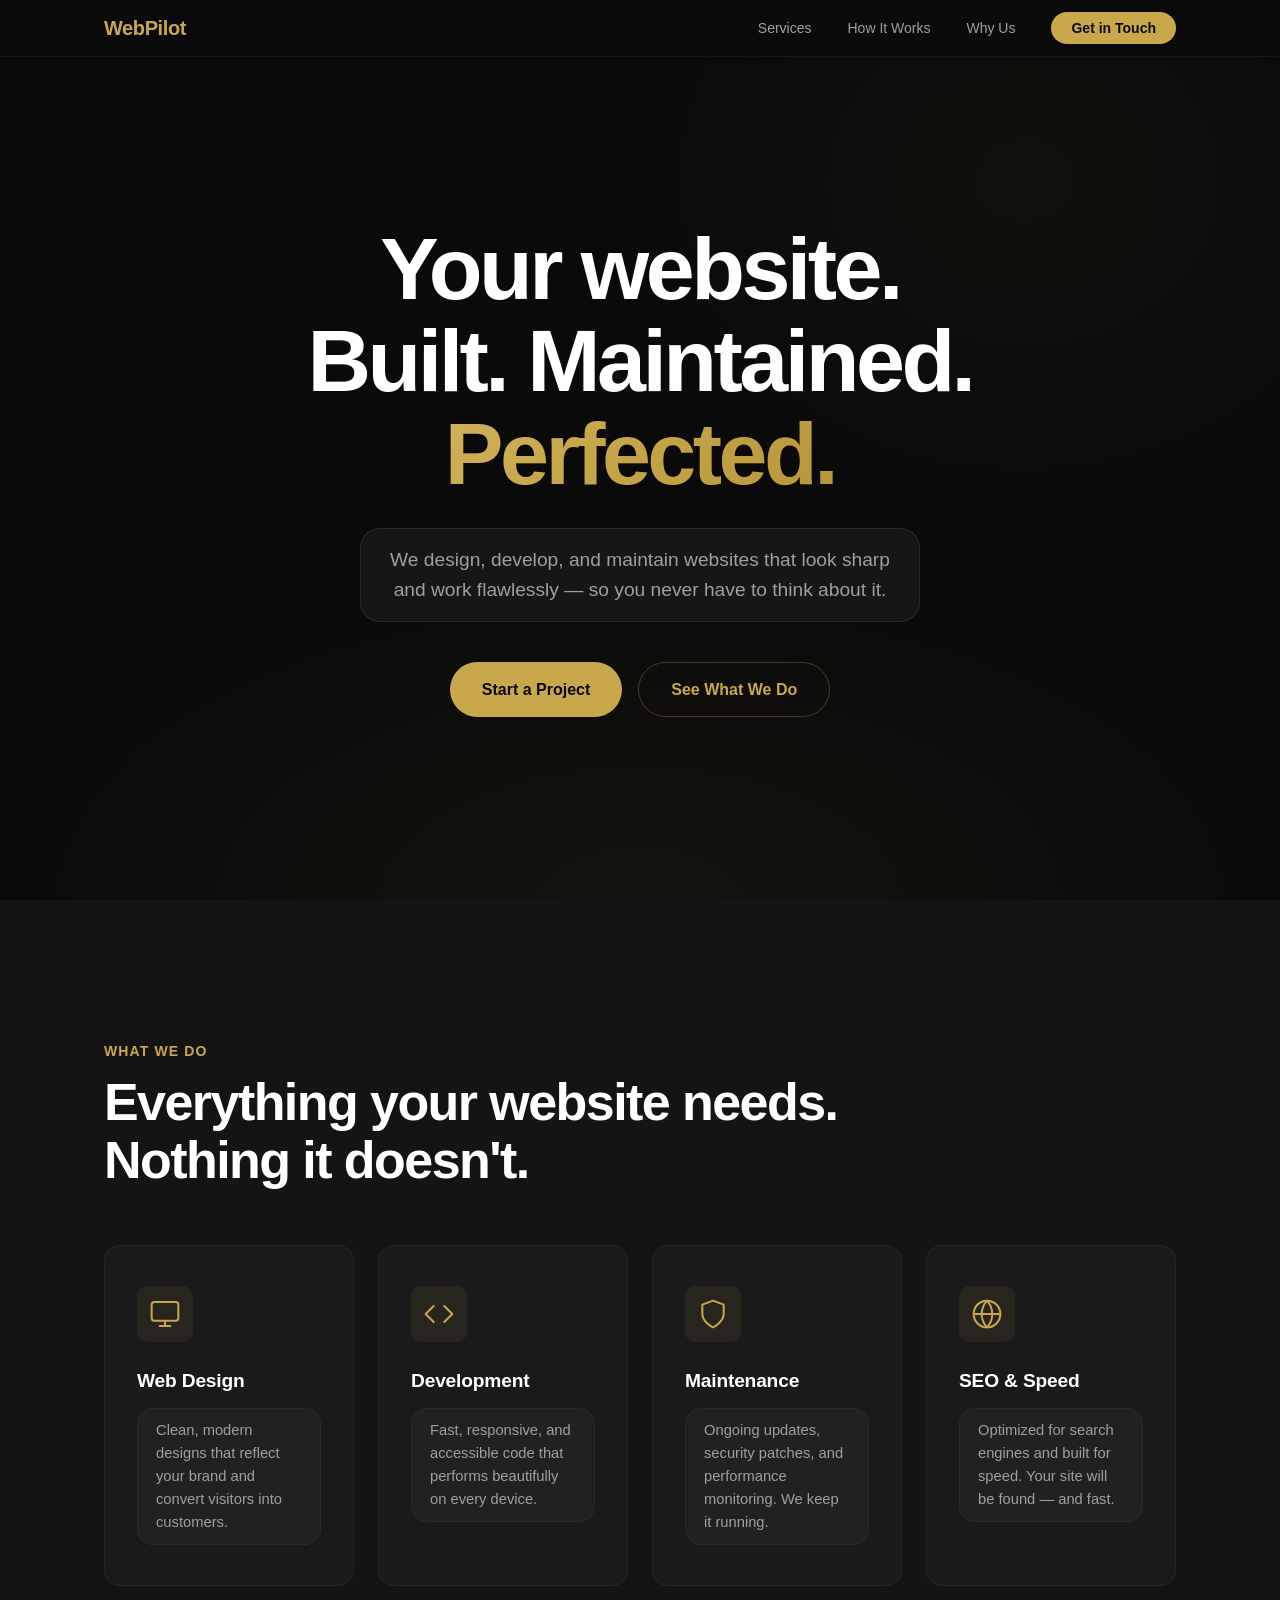
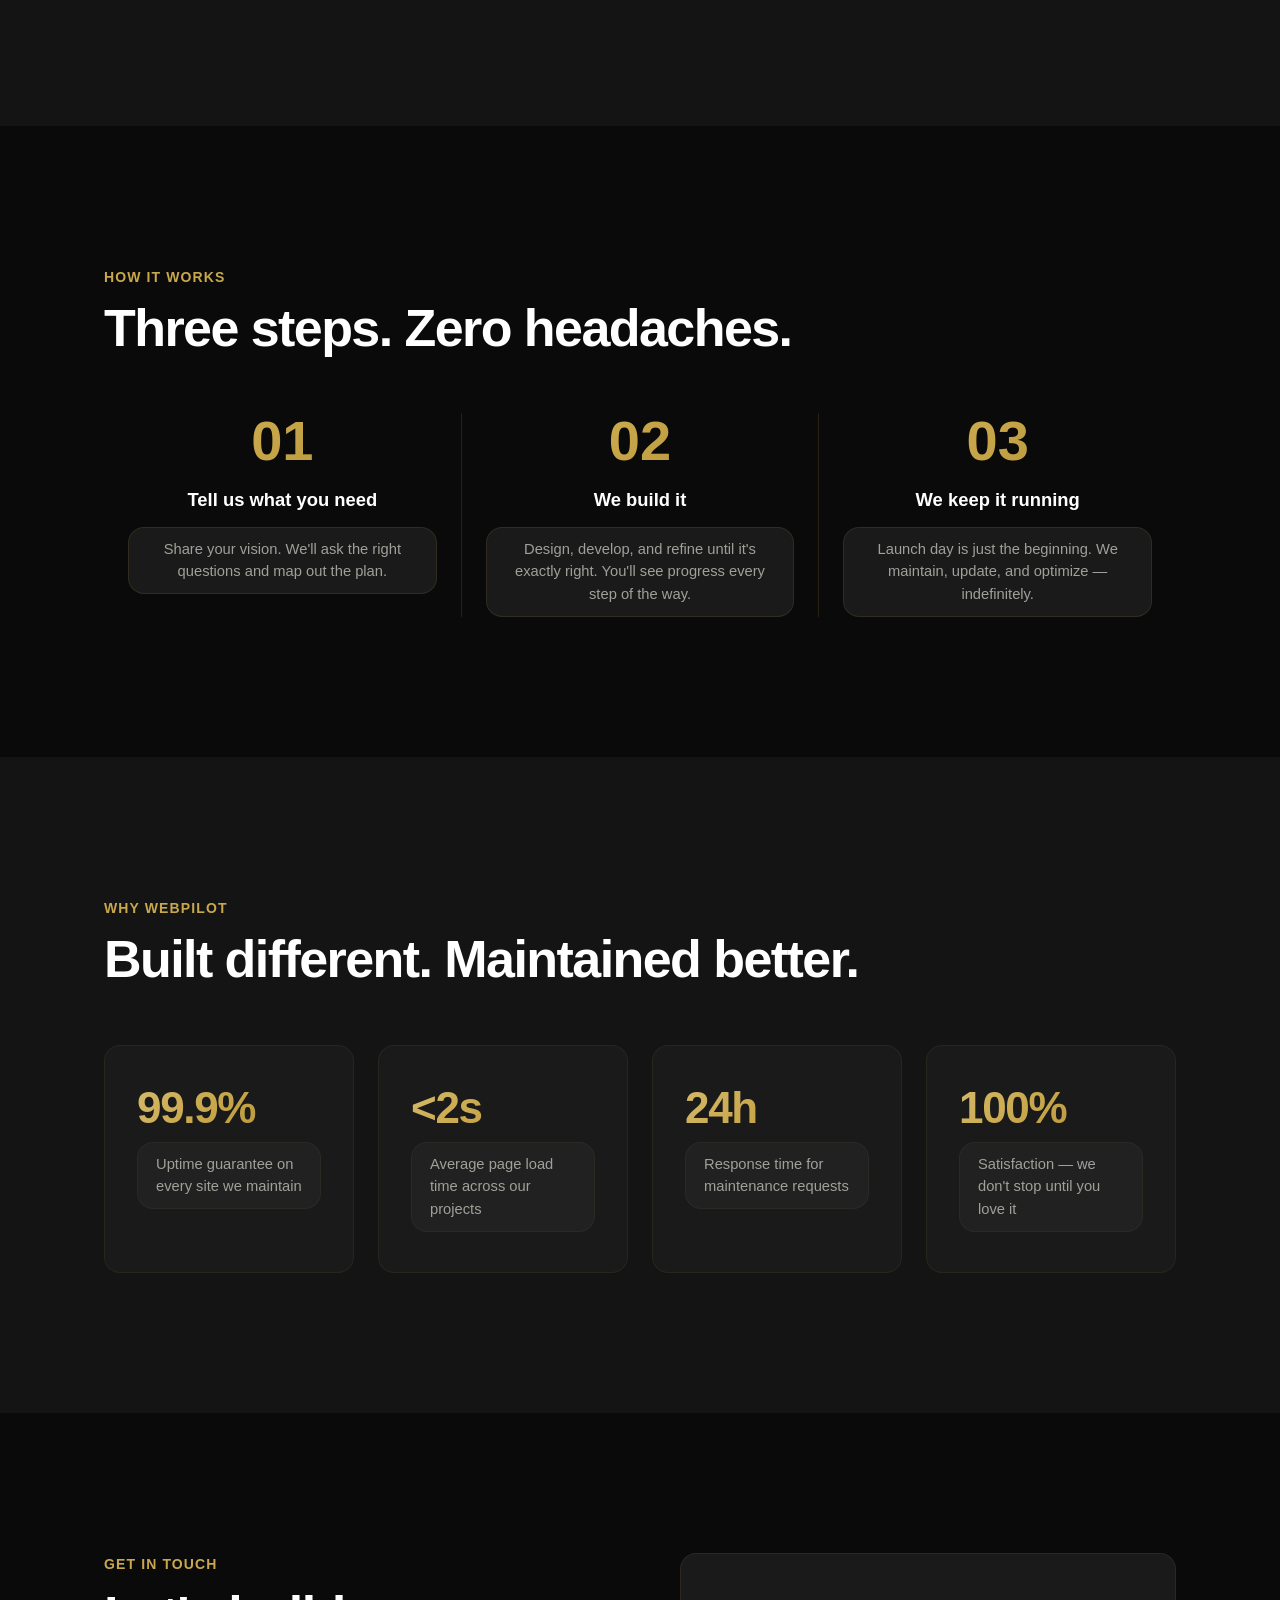
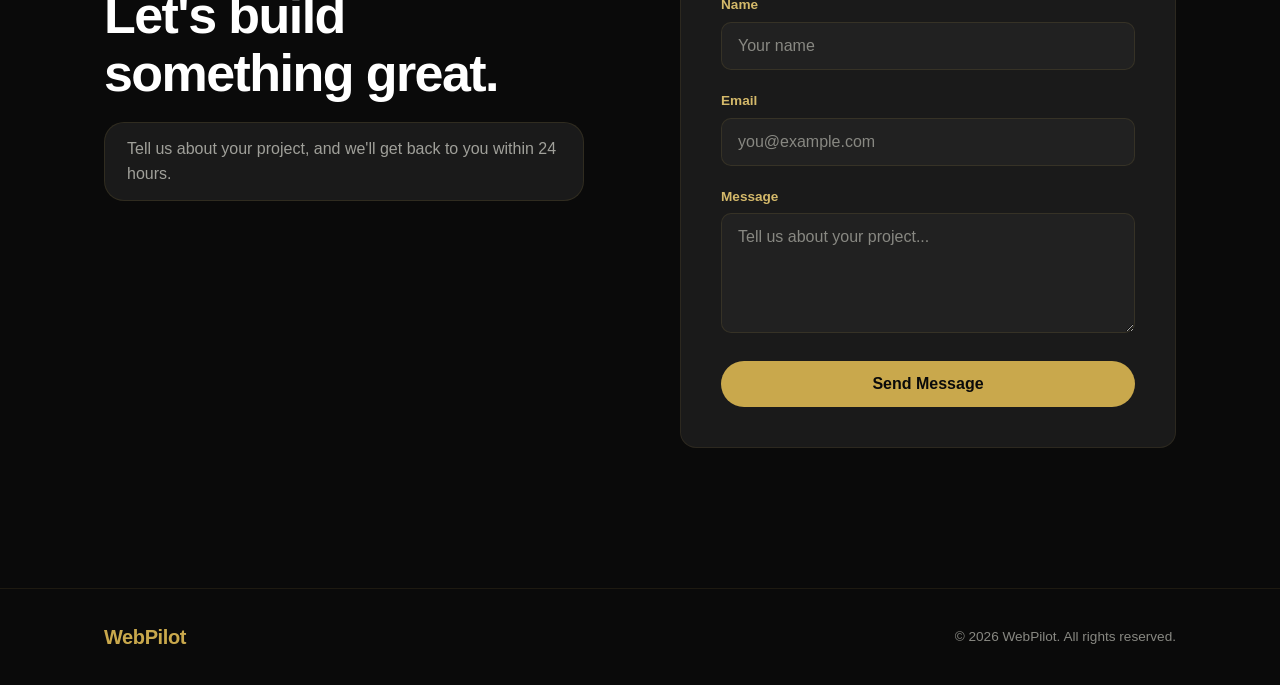
==== index.html @ 415f1401 "Initial commit: WebPilot site with security hardening Gold & black themed static site with Formspree" ====
<!DOCTYPE html>
<html lang="en">
<head>
  <meta charset="UTF-8">
  <meta name="viewport" content="width=device-width, initial-scale=1.0">
  <title>WebPilot — We Build & Maintain Your Web Presence</title>
  <meta name="description" content="WebPilot builds and maintains stunning websites so you can focus on your business.">
  <link rel="preconnect" href="https://fonts.googleapis.com">
  <link rel="preconnect" href="https://fonts.gstatic.com" crossorigin>
  <link href="https://fonts.googleapis.com/css2?family=Inter:wght@300;400;500;600;700&display=swap" rel="stylesheet" crossorigin="anonymous">
  <link rel="stylesheet" href="style.css">

  <!-- SECURITY: Content Security Policy fallback for static hosting (server headers take priority) -->
  <meta http-equiv="Content-Security-Policy" content="default-src 'self'; script-src 'self'; style-src 'self' 'unsafe-inline' https://fonts.googleapis.com; font-src 'self' https://fonts.gstatic.com; img-src 'self' data:; form-action https://formspree.io; frame-ancestors 'none'; base-uri 'self'; connect-src 'self' https://formspree.io; object-src 'none';">
  <!-- SECURITY: Prevent clickjacking -->
  <meta http-equiv="X-Frame-Options" content="DENY">
  <!-- SECURITY: Prevent MIME sniffing -->
  <meta http-equiv="X-Content-Type-Options" content="nosniff">
  <!-- SECURITY: Referrer policy — don't leak full URL cross-origin -->
  <meta name="referrer" content="strict-origin-when-cross-origin">
</head>
<body>

  <!-- Nav -->
  <nav class="nav" id="nav">
    <div class="nav-inner">
      <a href="#" class="logo">WebPilot</a>
      <ul class="nav-links">
        <li><a href="#services">Services</a></li>
        <li><a href="#work">How It Works</a></li>
        <li><a href="#why">Why Us</a></li>
        <li><a href="#contact" class="nav-cta">Get in Touch</a></li>
      </ul>
      <button class="menu-toggle" id="menuToggle" aria-label="Toggle menu">
        <span></span><span></span><span></span>
      </button>
    </div>
  </nav>

  <!-- Mobile Menu -->
  <div class="mobile-menu" id="mobileMenu">
    <ul>
      <li><a href="#services">Services</a></li>
      <li><a href="#work">How It Works</a></li>
      <li><a href="#why">Why Us</a></li>
      <li><a href="#contact">Get in Touch</a></li>
    </ul>
  </div>

  <!-- Hero -->
  <section class="hero">
    <div class="hero-content">
      <h1 class="reveal">
        <span class="line">Your website.</span>
        <span class="line">Built. Maintained.</span>
        <span class="line accent">Perfected.</span>
      </h1>
      <div class="hero-sub reveal delay-1">
        <span class="bubble">We design, develop, and maintain websites that look sharp and work flawlessly — so you never have to think about it.</span>
      </div>
      <div class="hero-actions reveal delay-2">
        <a href="#contact" class="btn btn-primary">Start a Project</a>
        <a href="#services" class="btn btn-ghost">See What We Do</a>
      </div>
    </div>
    <div class="hero-gradient"></div>
  </section>

  <!-- Services -->
  <section class="services" id="services">
    <div class="container">
      <p class="section-label reveal">What We Do</p>
      <h2 class="section-title reveal">Everything your website needs.<br>Nothing it doesn't.</h2>
      <div class="services-grid">
        <div class="service-card reveal">
          <div class="service-icon">
            <svg width="32" height="32" viewBox="0 0 24 24" fill="none" stroke="currentColor" stroke-width="1.5" stroke-linecap="round" stroke-linejoin="round"><rect x="2" y="3" width="20" height="14" rx="2"/><line x1="8" y1="21" x2="16" y2="21"/><line x1="12" y1="17" x2="12" y2="21"/></svg>
          </div>
          <h3>Web Design</h3>
          <span class="bubble">Clean, modern designs that reflect your brand and convert visitors into customers.</span>
        </div>
        <div class="service-card reveal">
          <div class="service-icon">
            <svg width="32" height="32" viewBox="0 0 24 24" fill="none" stroke="currentColor" stroke-width="1.5" stroke-linecap="round" stroke-linejoin="round"><polyline points="16 18 22 12 16 6"/><polyline points="8 6 2 12 8 18"/></svg>
          </div>
          <h3>Development</h3>
          <span class="bubble">Fast, responsive, and accessible code that performs beautifully on every device.</span>
        </div>
        <div class="service-card reveal">
          <div class="service-icon">
            <svg width="32" height="32" viewBox="0 0 24 24" fill="none" stroke="currentColor" stroke-width="1.5" stroke-linecap="round" stroke-linejoin="round"><path d="M12 22s8-4 8-10V5l-8-3-8 3v7c0 6 8 10 8 10z"/></svg>
          </div>
          <h3>Maintenance</h3>
          <span class="bubble">Ongoing updates, security patches, and performance monitoring. We keep it running.</span>
        </div>
        <div class="service-card reveal">
          <div class="service-icon">
            <svg width="32" height="32" viewBox="0 0 24 24" fill="none" stroke="currentColor" stroke-width="1.5" stroke-linecap="round" stroke-linejoin="round"><circle cx="12" cy="12" r="10"/><line x1="2" y1="12" x2="22" y2="12"/><path d="M12 2a15.3 15.3 0 0 1 4 10 15.3 15.3 0 0 1-4 10 15.3 15.3 0 0 1-4-10 15.3 15.3 0 0 1 4-10z"/></svg>
          </div>
          <h3>SEO & Speed</h3>
          <span class="bubble">Optimized for search engines and built for speed. Your site will be found — and fast.</span>
        </div>
      </div>
    </div>
  </section>

  <!-- How It Works -->
  <section class="work" id="work">
    <div class="container">
      <p class="section-label reveal">How It Works</p>
      <h2 class="section-title reveal">Three steps. Zero headaches.</h2>
      <div class="steps">
        <div class="step reveal">
          <div class="step-num">01</div>
          <h3>Tell us what you need</h3>
          <span class="bubble">Share your vision. We'll ask the right questions and map out the plan.</span>
        </div>
        <div class="step-line reveal"></div>
        <div class="step reveal">
          <div class="step-num">02</div>
          <h3>We build it</h3>
          <span class="bubble">Design, develop, and refine until it's exactly right. You'll see progress every step of the way.</span>
        </div>
        <div class="step-line reveal"></div>
        <div class="step reveal">
          <div class="step-num">03</div>
          <h3>We keep it running</h3>
          <span class="bubble">Launch day is just the beginning. We maintain, update, and optimize — indefinitely.</span>
        </div>
      </div>
    </div>
  </section>

  <!-- Why Us -->
  <section class="why" id="why">
    <div class="container">
      <p class="section-label reveal">Why WebPilot</p>
      <h2 class="section-title reveal">Built different. Maintained better.</h2>
      <div class="why-grid">
        <div class="why-card reveal">
          <div class="why-number">99.9%</div>
          <span class="bubble">Uptime guarantee on every site we maintain</span>
        </div>
        <div class="why-card reveal">
          <div class="why-number">&lt;2s</div>
          <span class="bubble">Average page load time across our projects</span>
        </div>
        <div class="why-card reveal">
          <div class="why-number">24h</div>
          <span class="bubble">Response time for maintenance requests</span>
        </div>
        <div class="why-card reveal">
          <div class="why-number">100%</div>
          <span class="bubble">Satisfaction — we don't stop until you love it</span>
        </div>
      </div>
    </div>
  </section>

  <!-- Contact -->
  <section class="contact" id="contact">
    <div class="container">
      <div class="contact-layout">
        <div class="contact-info reveal">
          <p class="section-label">Get in Touch</p>
          <h2 class="section-title">Let's build something great.</h2>
          <div class="contact-desc">
            <span class="bubble">Tell us about your project, and we'll get back to you within 24 hours.</span>
          </div>
        </div>
        <form class="contact-form reveal" id="contactForm" action="https://formspree.io/f/mpqoyalg" method="POST" novalidate>
          <!-- SECURITY: Honeypot field — hidden from real users, bots fill it and get rejected -->
          <div class="form-group" style="position:absolute;left:-9999px;top:-9999px;" aria-hidden="true">
            <label for="_gotcha">Leave blank</label>
            <input type="text" id="_gotcha" name="_gotcha" tabindex="-1" autocomplete="off">
          </div>
          <div class="form-group">
            <label for="name">Name</label>
            <input type="text" id="name" name="name" required placeholder="Your name" autocomplete="name" maxlength="100">
          </div>
          <div class="form-group">
            <label for="email">Email</label>
            <input type="email" id="email" name="email" required placeholder="you@example.com" autocomplete="email" maxlength="254">
          </div>
          <div class="form-group">
            <label for="message">Message</label>
            <textarea id="message" name="message" rows="5" required placeholder="Tell us about your project..." maxlength="5000"></textarea>
          </div>
          <!-- SECURITY: Rate-limit feedback area -->
          <div id="formFeedback" class="form-feedback" role="alert" aria-live="polite"></div>
          <button type="submit" id="submitBtn" class="btn btn-primary btn-full">Send Message</button>
        </form>
      </div>
    </div>
  </section>

  <!-- Footer -->
  <footer class="footer">
    <div class="container footer-inner">
      <a href="#" class="logo">WebPilot</a>
      <p>&copy; 2026 WebPilot. All rights reserved.</p>
    </div>
  </footer>

  <script src="script.js"></script>
</body>
</html>
---- style.css ----
/* ── Reset & Base ── */
*, *::before, *::after { margin: 0; padding: 0; box-sizing: border-box; }

:root {
  --white: #ffffff;
  --off-white: #f7f5f0;
  --black: #0a0a0a;
  --black-light: #141414;
  --black-card: #1a1a1a;
  --gray-400: #888882;
  --gray-600: #a0a09a;
  --gold: #c9a84c;
  --gold-light: #d4b96a;
  --gold-dark: #b08d30;
  --gold-glow: rgba(201, 168, 76, 0.15);
  --gradient: linear-gradient(135deg, #d4b96a 0%, #c9a84c 40%, #b08d30 100%);
  --radius: 16px;
  --radius-sm: 10px;
}

html {
  scroll-behavior: smooth;
  -webkit-font-smoothing: antialiased;
}

body {
  font-family: 'Inter', -apple-system, BlinkMacSystemFont, sans-serif;
  color: var(--white);
  background: var(--black);
  line-height: 1.6;
  overflow-x: hidden;
}

a { color: inherit; text-decoration: none; }

.container {
  max-width: 1120px;
  margin: 0 auto;
  padding: 0 24px;
}

/* ── Text Bubbles ── */
.bubble {
  display: inline-block;
  background: var(--black-card);
  border: 1px solid rgba(201, 168, 76, 0.12);
  border-radius: 20px;
  padding: 12px 22px;
  font-size: 0.95rem;
  color: var(--gray-600);
  line-height: 1.55;
  max-width: 480px;
}

.bubble-row {
  display: flex;
  flex-wrap: wrap;
  gap: 12px;
  justify-content: center;
}

.bubble-left {
  align-self: flex-start;
}

/* ── Nav ── */
.nav {
  position: fixed;
  top: 0;
  left: 0;
  right: 0;
  z-index: 1000;
  background: rgba(10, 10, 10, 0.8);
  backdrop-filter: saturate(180%) blur(20px);
  -webkit-backdrop-filter: saturate(180%) blur(20px);
  border-bottom: 1px solid rgba(201, 168, 76, 0.08);
  transition: background 0.3s;
}

.nav-inner {
  max-width: 1120px;
  margin: 0 auto;
  padding: 0 24px;
  display: flex;
  align-items: center;
  justify-content: space-between;
  height: 56px;
}

.logo {
  font-size: 1.25rem;
  font-weight: 700;
  letter-spacing: -0.02em;
  color: var(--gold);
}

.nav-links {
  display: flex;
  list-style: none;
  gap: 36px;
  align-items: center;
}

.nav-links a {
  font-size: 0.875rem;
  font-weight: 500;
  color: var(--gray-600);
  transition: color 0.2s;
}

.nav-links a:hover { color: var(--gold); }

.nav-cta {
  background: var(--gold) !important;
  color: var(--black) !important;
  padding: 8px 20px;
  border-radius: 980px;
  font-weight: 600 !important;
  transition: opacity 0.2s !important;
}

.nav-cta:hover { opacity: 0.88; }

.menu-toggle {
  display: none;
  flex-direction: column;
  gap: 5px;
  background: none;
  border: none;
  cursor: pointer;
  padding: 4px;
}

.menu-toggle span {
  display: block;
  width: 22px;
  height: 1.5px;
  background: var(--gold);
  border-radius: 2px;
  transition: transform 0.3s, opacity 0.3s;
}

.menu-toggle.active span:nth-child(1) { transform: translateY(6.5px) rotate(45deg); }
.menu-toggle.active span:nth-child(2) { opacity: 0; }
.menu-toggle.active span:nth-child(3) { transform: translateY(-6.5px) rotate(-45deg); }

.mobile-menu {
  display: none;
  position: fixed;
  top: 56px;
  left: 0;
  right: 0;
  background: rgba(10, 10, 10, 0.96);
  backdrop-filter: blur(20px);
  -webkit-backdrop-filter: blur(20px);
  z-index: 999;
  padding: 24px;
  transform: translateY(-10px);
  opacity: 0;
  pointer-events: none;
  transition: transform 0.3s, opacity 0.3s;
}

.mobile-menu.open {
  transform: translateY(0);
  opacity: 1;
  pointer-events: auto;
}

.mobile-menu ul { list-style: none; }

.mobile-menu li + li { margin-top: 20px; }

.mobile-menu a {
  font-size: 1.25rem;
  font-weight: 600;
  color: var(--white);
}

/* ── Hero ── */
.hero {
  position: relative;
  min-height: 100vh;
  display: flex;
  align-items: center;
  justify-content: center;
  text-align: center;
  padding: 120px 24px 80px;
  overflow: hidden;
}

.hero-content {
  position: relative;
  z-index: 1;
  max-width: 800px;
}

.hero h1 {
  font-size: clamp(3rem, 8vw, 5.5rem);
  font-weight: 700;
  letter-spacing: -0.04em;
  line-height: 1.05;
  margin-bottom: 28px;
  color: var(--white);
}

.hero h1 .line { display: block; }

.hero h1 .accent {
  background: var(--gradient);
  -webkit-background-clip: text;
  -webkit-text-fill-color: transparent;
  background-clip: text;
}

.hero-sub {
  margin: 0 auto 40px;
}

.hero-sub .bubble {
  font-size: clamp(1.05rem, 2vw, 1.2rem);
  max-width: 560px;
  padding: 16px 28px;
  background: rgba(26, 26, 26, 0.8);
  border-color: rgba(201, 168, 76, 0.15);
}

.hero-actions { display: flex; gap: 16px; justify-content: center; flex-wrap: wrap; }

.hero-gradient {
  position: absolute;
  inset: 0;
  background:
    radial-gradient(ellipse 70% 50% at 50% 100%, rgba(201, 168, 76, 0.06) 0%, transparent 70%),
    radial-gradient(ellipse 50% 60% at 80% 20%, rgba(201, 168, 76, 0.04) 0%, transparent 60%);
  pointer-events: none;
}

/* ── Buttons ── */
.btn {
  display: inline-flex;
  align-items: center;
  justify-content: center;
  padding: 14px 32px;
  border-radius: 980px;
  font-size: 1rem;
  font-weight: 600;
  cursor: pointer;
  border: none;
  transition: transform 0.2s, opacity 0.2s, box-shadow 0.2s;
}

.btn:hover { transform: translateY(-1px); }
.btn:active { transform: scale(0.98); }

.btn-primary {
  background: var(--gold);
  color: var(--black);
}

.btn-primary:hover {
  opacity: 0.9;
  box-shadow: 0 8px 30px rgba(201, 168, 76, 0.25);
}

.btn-ghost {
  background: transparent;
  color: var(--gold);
  border: 1.5px solid rgba(201, 168, 76, 0.3);
}

.btn-ghost:hover { border-color: var(--gold); }

.btn-full { width: 100%; }

/* ── Section Labels ── */
.section-label {
  font-size: 0.875rem;
  font-weight: 600;
  text-transform: uppercase;
  letter-spacing: 0.08em;
  color: var(--gold);
  margin-bottom: 12px;
}

.section-title {
  font-size: clamp(2rem, 5vw, 3.25rem);
  font-weight: 700;
  letter-spacing: -0.03em;
  line-height: 1.1;
  margin-bottom: 56px;
  color: var(--white);
}

/* ── Services ── */
.services {
  padding: 140px 0;
  background: var(--black-light);
}

.services-grid {
  display: grid;
  grid-template-columns: repeat(auto-fit, minmax(240px, 1fr));
  gap: 24px;
}

.service-card {
  background: var(--black-card);
  border: 1px solid rgba(201, 168, 76, 0.08);
  border-radius: var(--radius);
  padding: 40px 32px;
  transition: transform 0.35s cubic-bezier(.25,.46,.45,.94), box-shadow 0.35s, border-color 0.35s;
}

.service-card:hover {
  transform: translateY(-6px);
  box-shadow: 0 20px 60px rgba(0,0,0,0.3);
  border-color: rgba(201, 168, 76, 0.2);
}

.service-icon {
  width: 56px;
  height: 56px;
  display: flex;
  align-items: center;
  justify-content: center;
  background: rgba(201, 168, 76, 0.08);
  border-radius: var(--radius-sm);
  margin-bottom: 24px;
  color: var(--gold);
}

.service-card h3 {
  font-size: 1.2rem;
  font-weight: 600;
  margin-bottom: 12px;
  letter-spacing: -0.01em;
  color: var(--white);
}

.service-card .bubble {
  background: rgba(255, 255, 255, 0.03);
  border-color: rgba(201, 168, 76, 0.06);
  padding: 10px 18px;
  border-radius: 16px;
  font-size: 0.92rem;
}

/* ── How It Works ── */
.work {
  padding: 140px 0;
  background: var(--black);
}

.steps {
  display: flex;
  align-items: flex-start;
  gap: 0;
}

.step {
  flex: 1;
  text-align: center;
  padding: 0 24px;
}

.step-num {
  font-size: 3.5rem;
  font-weight: 700;
  background: var(--gradient);
  -webkit-background-clip: text;
  -webkit-text-fill-color: transparent;
  background-clip: text;
  margin-bottom: 16px;
  line-height: 1;
}

.step h3 {
  font-size: 1.15rem;
  font-weight: 600;
  margin-bottom: 12px;
  color: var(--white);
}

.step .bubble {
  padding: 10px 18px;
  border-radius: 16px;
  font-size: 0.92rem;
}

.step-line {
  width: 1px;
  flex: 0 0 1px;
  align-self: stretch;
  min-height: 120px;
  background: rgba(201, 168, 76, 0.15);
}

/* ── Why Us ── */
.why {
  padding: 140px 0;
  background: var(--black-light);
  color: var(--white);
}

.why .section-label { color: var(--gold); }

.why-grid {
  display: grid;
  grid-template-columns: repeat(auto-fit, minmax(220px, 1fr));
  gap: 24px;
}

.why-card {
  padding: 40px 32px;
  border-radius: var(--radius);
  background: var(--black-card);
  border: 1px solid rgba(201, 168, 76, 0.08);
  transition: background 0.3s, transform 0.35s, border-color 0.35s;
}

.why-card:hover {
  border-color: rgba(201, 168, 76, 0.2);
  transform: translateY(-4px);
}

.why-number {
  font-size: 2.75rem;
  font-weight: 700;
  letter-spacing: -0.03em;
  background: var(--gradient);
  -webkit-background-clip: text;
  -webkit-text-fill-color: transparent;
  background-clip: text;
  margin-bottom: 12px;
  line-height: 1;
}

.why-card .bubble {
  padding: 10px 18px;
  border-radius: 16px;
  font-size: 0.92rem;
  background: rgba(255, 255, 255, 0.03);
  border-color: rgba(201, 168, 76, 0.06);
}

/* ── Contact ── */
.contact {
  padding: 140px 0;
  background: var(--black);
}

.contact-layout {
  display: grid;
  grid-template-columns: 1fr 1fr;
  gap: 80px;
  align-items: start;
}

.contact-info .section-title { margin-bottom: 20px; }

.contact-desc {
  font-size: 1.05rem;
  line-height: 1.6;
}

.contact-desc .bubble {
  padding: 14px 22px;
  font-size: 1rem;
}

.contact-form {
  background: var(--black-card);
  border: 1px solid rgba(201, 168, 76, 0.1);
  padding: 40px;
  border-radius: var(--radius);
}

.form-group { margin-bottom: 20px; }

.form-group label {
  display: block;
  font-size: 0.85rem;
  font-weight: 600;
  margin-bottom: 6px;
  color: var(--gold-light);
}

.form-group input,
.form-group textarea {
  width: 100%;
  padding: 14px 16px;
  font-size: 1rem;
  font-family: inherit;
  border: 1.5px solid rgba(201, 168, 76, 0.12);
  border-radius: var(--radius-sm);
  background: rgba(255, 255, 255, 0.03);
  color: var(--white);
  outline: none;
  transition: border-color 0.2s, box-shadow 0.2s;
  resize: vertical;
}

.form-group input::placeholder,
.form-group textarea::placeholder {
  color: var(--gray-400);
}

.form-group input:focus,
.form-group textarea:focus {
  border-color: var(--gold);
  box-shadow: 0 0 0 3px rgba(201, 168, 76, 0.1);
}

/* ── Form Feedback (security rate-limit / validation messages) ── */
.form-feedback {
  min-height: 0;
  margin-bottom: 12px;
  font-size: 0.9rem;
  border-radius: var(--radius-sm);
  padding: 0;
  transition: all 0.3s;
}

.form-feedback:not(:empty) {
  padding: 12px 16px;
  min-height: 44px;
}

.form-feedback--error {
  background: rgba(220, 53, 69, 0.12);
  color: #f87171;
  border: 1px solid rgba(220, 53, 69, 0.2);
}

.form-feedback--success {
  background: rgba(34, 197, 94, 0.12);
  color: #4ade80;
  border: 1px solid rgba(34, 197, 94, 0.2);
}

/* ── Footer ── */
.footer {
  padding: 32px 0;
  border-top: 1px solid rgba(201, 168, 76, 0.1);
  background: var(--black);
}

.footer-inner {
  display: flex;
  justify-content: space-between;
  align-items: center;
}

.footer p {
  font-size: 0.85rem;
  color: var(--gray-400);
}

/* ── Reveal Animations ── */
.reveal {
  opacity: 0;
  transform: translateY(30px);
  transition: opacity 0.8s cubic-bezier(.16,1,.3,1), transform 0.8s cubic-bezier(.16,1,.3,1);
}

.reveal.visible {
  opacity: 1;
  transform: translateY(0);
}

.delay-1 { transition-delay: 0.15s; }
.delay-2 { transition-delay: 0.3s; }

/* ── Responsive ── */
@media (max-width: 768px) {
  .nav-links { display: none; }
  .menu-toggle { display: flex; }
  .mobile-menu { display: block; }

  .steps {
    flex-direction: column;
    align-items: center;
    gap: 0;
  }

  .step { padding: 24px 0; }

  .step-line {
    width: 40px;
    min-height: 0;
    height: 1px;
    flex: 0 0 1px;
    align-self: auto;
  }

  .contact-layout {
    grid-template-columns: 1fr;
    gap: 48px;
  }

  .contact-form { padding: 28px; }

  .footer-inner {
    flex-direction: column;
    gap: 12px;
    text-align: center;
  }

  .why-grid,
  .services-grid {
    grid-template-columns: 1fr 1fr;
  }
}

@media (max-width: 480px) {
  .why-grid,
  .services-grid {
    grid-template-columns: 1fr;
  }

  .hero { padding: 100px 20px 60px; }
}
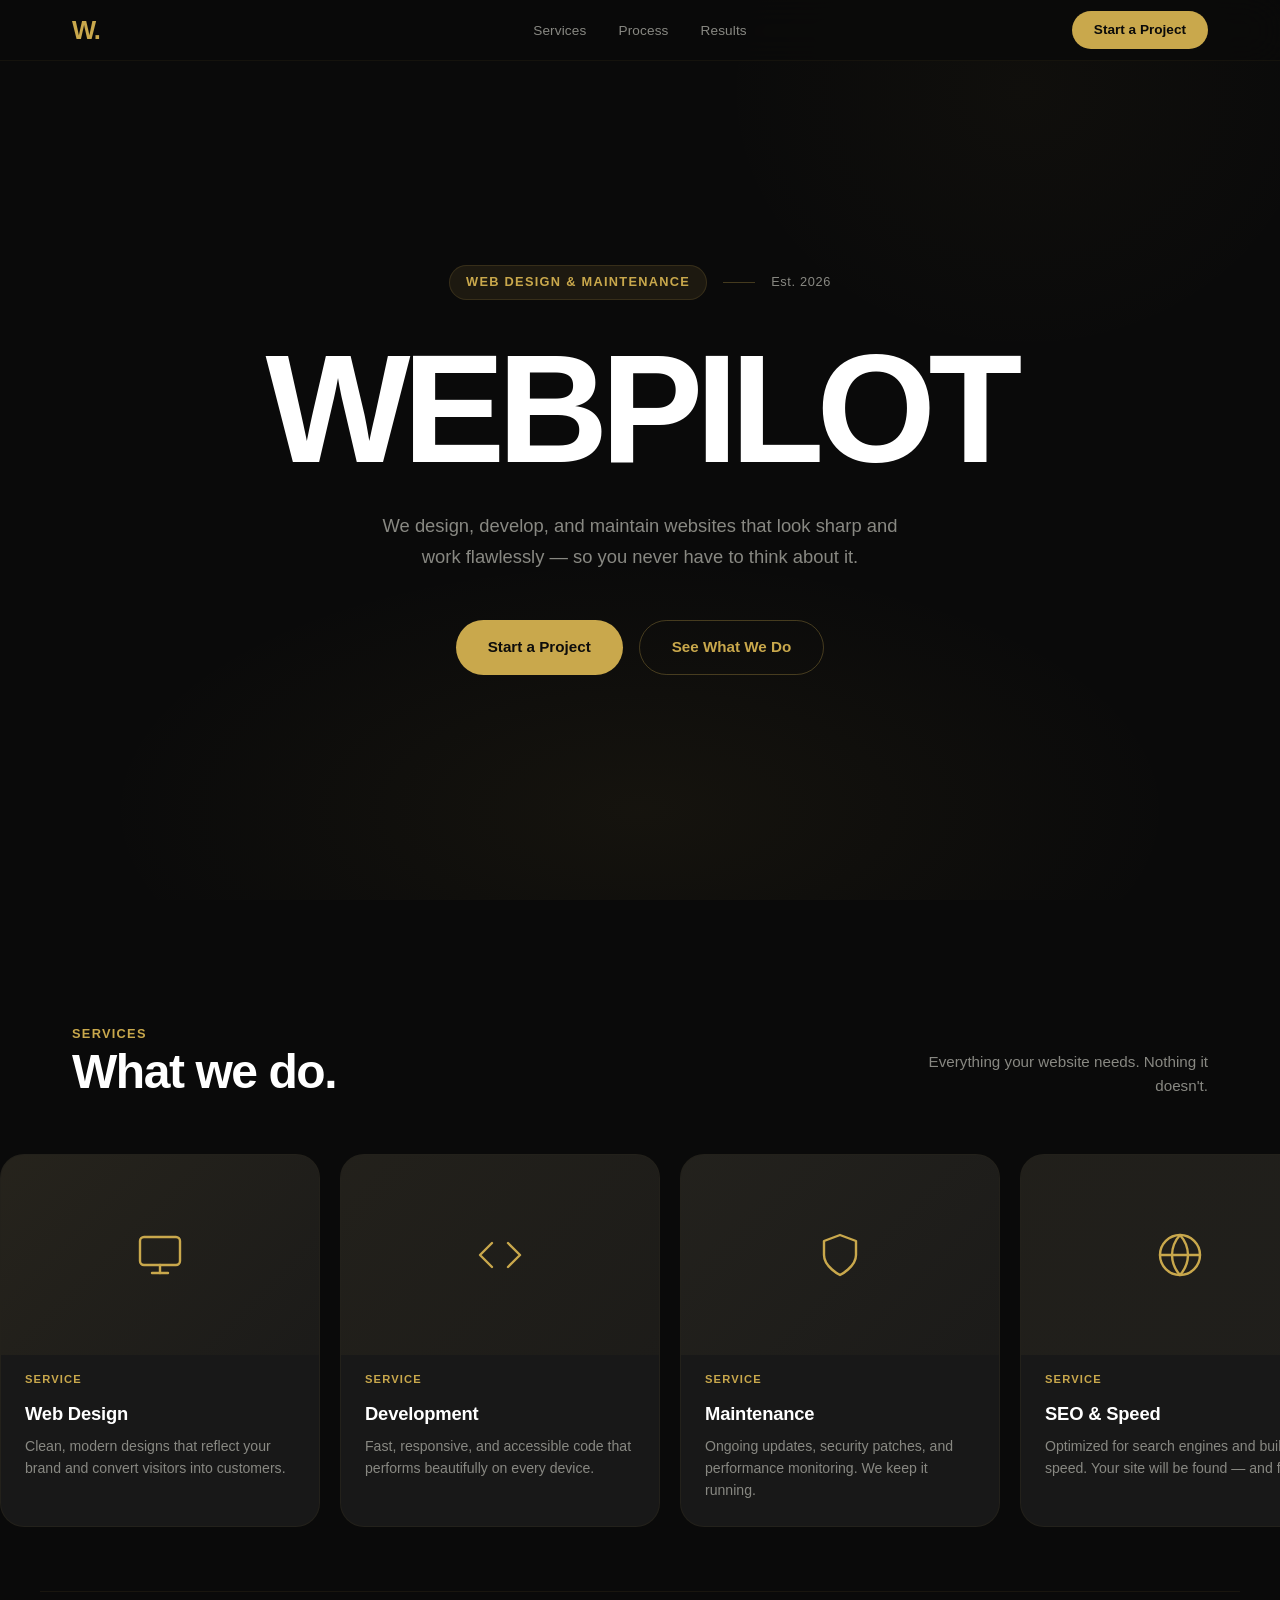
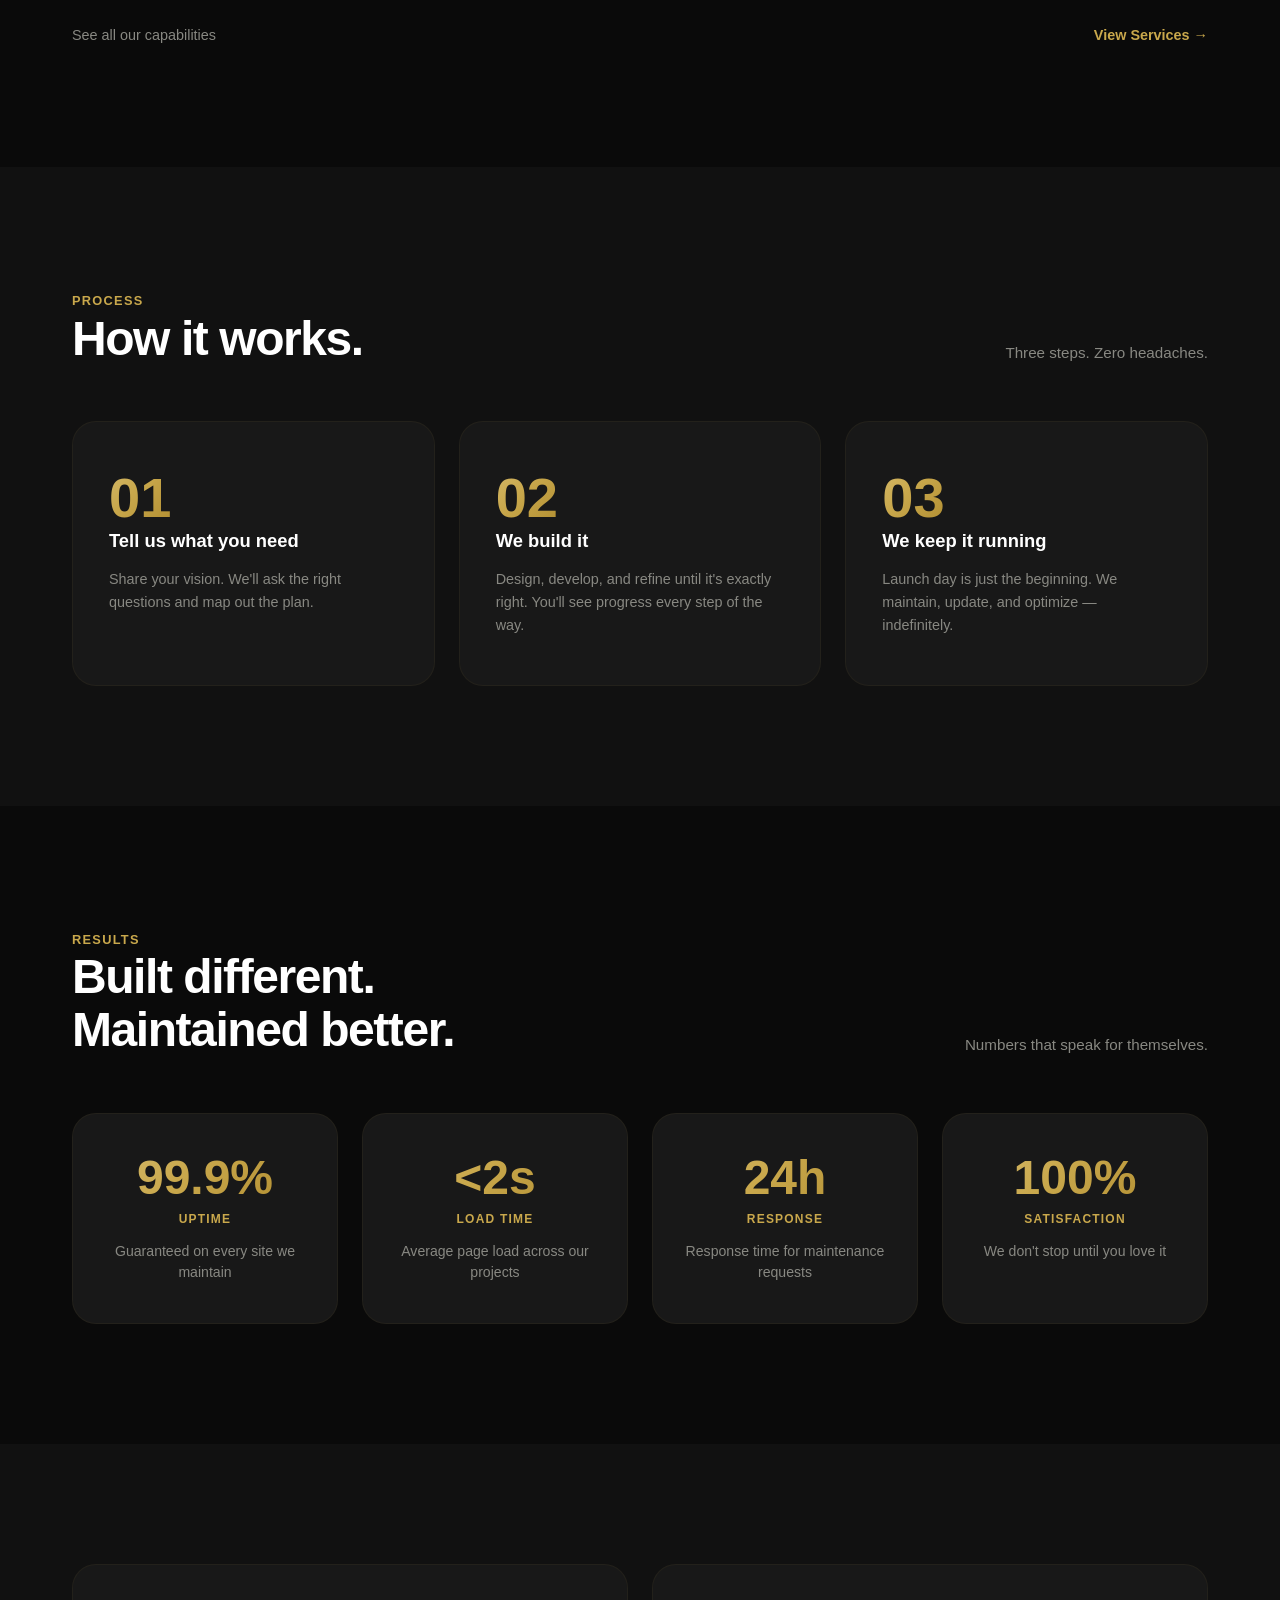
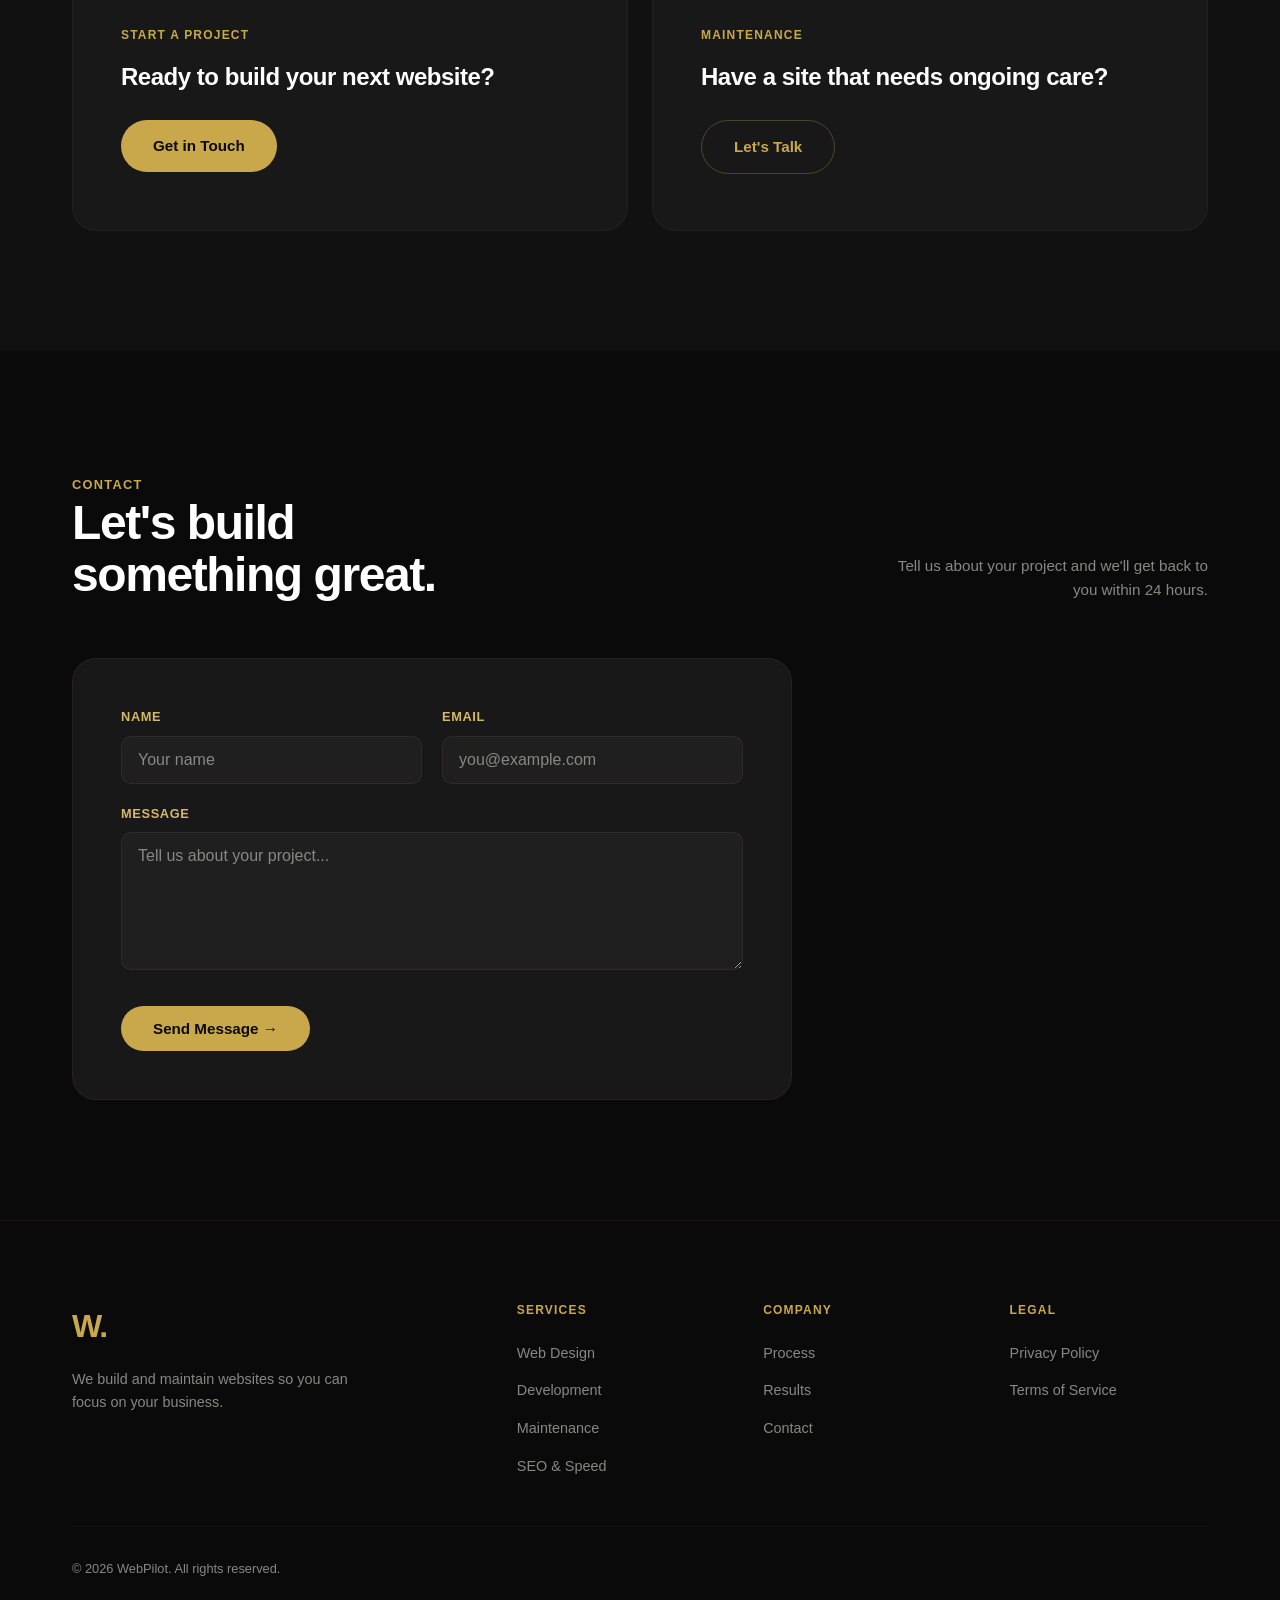
==== commit f3efe223: "Redesign layout to match Awwwards structure Massive hero text, horizontal scroll card grid, section " ====
--- a/index.html
+++ b/index.html
@@ -7,7 +7,7 @@
   <meta name="description" content="WebPilot builds and maintains stunning websites so you can focus on your business.">
   <link rel="preconnect" href="https://fonts.googleapis.com">
   <link rel="preconnect" href="https://fonts.gstatic.com" crossorigin>
-  <link href="https://fonts.googleapis.com/css2?family=Inter:wght@300;400;500;600;700&display=swap" rel="stylesheet" crossorigin="anonymous">
+  <link href="https://fonts.googleapis.com/css2?family=Inter:wght@300;400;500;600;700;800;900&display=swap" rel="stylesheet" crossorigin="anonymous">
   <link rel="stylesheet" href="style.css">
 
   <!-- SECURITY: Content Security Policy fallback for static hosting (server headers take priority) -->
@@ -16,21 +16,23 @@
   <meta http-equiv="X-Frame-Options" content="DENY">
   <!-- SECURITY: Prevent MIME sniffing -->
   <meta http-equiv="X-Content-Type-Options" content="nosniff">
-  <!-- SECURITY: Referrer policy — don't leak full URL cross-origin -->
+  <!-- SECURITY: Referrer policy -->
   <meta name="referrer" content="strict-origin-when-cross-origin">
 </head>
 <body>
 
-  <!-- Nav -->
+  <!-- ══ Top Nav (Awwwards-style) ══ -->
   <nav class="nav" id="nav">
     <div class="nav-inner">
-      <a href="#" class="logo">WebPilot</a>
+      <a href="#" class="logo">W.</a>
       <ul class="nav-links">
         <li><a href="#services">Services</a></li>
-        <li><a href="#work">How It Works</a></li>
-        <li><a href="#why">Why Us</a></li>
-        <li><a href="#contact" class="nav-cta">Get in Touch</a></li>
+        <li><a href="#work">Process</a></li>
+        <li><a href="#why">Results</a></li>
       </ul>
+      <div class="nav-right">
+        <a href="#contact" class="nav-cta">Start a Project</a>
+      </div>
       <button class="menu-toggle" id="menuToggle" aria-label="Toggle menu">
         <span></span><span></span><span></span>
       </button>
@@ -41,139 +43,181 @@
   <div class="mobile-menu" id="mobileMenu">
     <ul>
       <li><a href="#services">Services</a></li>
-      <li><a href="#work">How It Works</a></li>
-      <li><a href="#why">Why Us</a></li>
-      <li><a href="#contact">Get in Touch</a></li>
+      <li><a href="#work">Process</a></li>
+      <li><a href="#why">Results</a></li>
+      <li><a href="#contact">Start a Project</a></li>
     </ul>
   </div>
 
-  <!-- Hero -->
-  <section class="hero">
-    <div class="hero-content">
-      <h1 class="reveal">
-        <span class="line">Your website.</span>
-        <span class="line">Built. Maintained.</span>
-        <span class="line accent">Perfected.</span>
-      </h1>
-      <div class="hero-sub reveal delay-1">
-        <span class="bubble">We design, develop, and maintain websites that look sharp and work flawlessly — so you never have to think about it.</span>
-      </div>
-      <div class="hero-actions reveal delay-2">
-        <a href="#contact" class="btn btn-primary">Start a Project</a>
-        <a href="#services" class="btn btn-ghost">See What We Do</a>
-      </div>
+  <!-- ══ Hero (Awwwards-style: massive centered text + metadata) ══ -->
+  <section class="hero" id="hero">
+    <div class="hero-meta reveal">
+      <span class="hero-tag">Web Design & Maintenance</span>
+      <span class="hero-divider"></span>
+      <span class="hero-date">Est. 2026</span>
+    </div>
+    <h1 class="hero-title reveal">
+      WEBPILOT
+    </h1>
+    <p class="hero-subtitle reveal delay-1">We design, develop, and maintain websites that look sharp and work flawlessly — so you never have to think about it.</p>
+    <div class="hero-actions reveal delay-2">
+      <a href="#contact" class="btn btn-primary">Start a Project</a>
+      <a href="#services" class="btn btn-ghost">See What We Do</a>
     </div>
     <div class="hero-gradient"></div>
   </section>
 
-  <!-- Services -->
-  <section class="services" id="services">
-    <div class="container">
-      <p class="section-label reveal">What We Do</p>
-      <h2 class="section-title reveal">Everything your website needs.<br>Nothing it doesn't.</h2>
-      <div class="services-grid">
-        <div class="service-card reveal">
-          <div class="service-icon">
-            <svg width="32" height="32" viewBox="0 0 24 24" fill="none" stroke="currentColor" stroke-width="1.5" stroke-linecap="round" stroke-linejoin="round"><rect x="2" y="3" width="20" height="14" rx="2"/><line x1="8" y1="21" x2="16" y2="21"/><line x1="12" y1="17" x2="12" y2="21"/></svg>
-          </div>
-          <h3>Web Design</h3>
-          <span class="bubble">Clean, modern designs that reflect your brand and convert visitors into customers.</span>
-        </div>
-        <div class="service-card reveal">
-          <div class="service-icon">
-            <svg width="32" height="32" viewBox="0 0 24 24" fill="none" stroke="currentColor" stroke-width="1.5" stroke-linecap="round" stroke-linejoin="round"><polyline points="16 18 22 12 16 6"/><polyline points="8 6 2 12 8 18"/></svg>
-          </div>
-          <h3>Development</h3>
-          <span class="bubble">Fast, responsive, and accessible code that performs beautifully on every device.</span>
-        </div>
-        <div class="service-card reveal">
-          <div class="service-icon">
-            <svg width="32" height="32" viewBox="0 0 24 24" fill="none" stroke="currentColor" stroke-width="1.5" stroke-linecap="round" stroke-linejoin="round"><path d="M12 22s8-4 8-10V5l-8-3-8 3v7c0 6 8 10 8 10z"/></svg>
-          </div>
-          <h3>Maintenance</h3>
-          <span class="bubble">Ongoing updates, security patches, and performance monitoring. We keep it running.</span>
-        </div>
-        <div class="service-card reveal">
-          <div class="service-icon">
-            <svg width="32" height="32" viewBox="0 0 24 24" fill="none" stroke="currentColor" stroke-width="1.5" stroke-linecap="round" stroke-linejoin="round"><circle cx="12" cy="12" r="10"/><line x1="2" y1="12" x2="22" y2="12"/><path d="M12 2a15.3 15.3 0 0 1 4 10 15.3 15.3 0 0 1-4 10 15.3 15.3 0 0 1-4-10 15.3 15.3 0 0 1 4-10z"/></svg>
-          </div>
-          <h3>SEO & Speed</h3>
-          <span class="bubble">Optimized for search engines and built for speed. Your site will be found — and fast.</span>
-        </div>
-      </div>
-    </div>
-  </section>
-
-  <!-- How It Works -->
-  <section class="work" id="work">
-    <div class="container">
-      <p class="section-label reveal">How It Works</p>
-      <h2 class="section-title reveal">Three steps. Zero headaches.</h2>
-      <div class="steps">
-        <div class="step reveal">
-          <div class="step-num">01</div>
-          <h3>Tell us what you need</h3>
-          <span class="bubble">Share your vision. We'll ask the right questions and map out the plan.</span>
-        </div>
-        <div class="step-line reveal"></div>
-        <div class="step reveal">
-          <div class="step-num">02</div>
-          <h3>We build it</h3>
-          <span class="bubble">Design, develop, and refine until it's exactly right. You'll see progress every step of the way.</span>
-        </div>
-        <div class="step-line reveal"></div>
-        <div class="step reveal">
-          <div class="step-num">03</div>
-          <h3>We keep it running</h3>
-          <span class="bubble">Launch day is just the beginning. We maintain, update, and optimize — indefinitely.</span>
-        </div>
-      </div>
-    </div>
-  </section>
-
-  <!-- Why Us -->
-  <section class="why" id="why">
-    <div class="container">
-      <p class="section-label reveal">Why WebPilot</p>
-      <h2 class="section-title reveal">Built different. Maintained better.</h2>
-      <div class="why-grid">
-        <div class="why-card reveal">
-          <div class="why-number">99.9%</div>
-          <span class="bubble">Uptime guarantee on every site we maintain</span>
-        </div>
-        <div class="why-card reveal">
-          <div class="why-number">&lt;2s</div>
-          <span class="bubble">Average page load time across our projects</span>
-        </div>
-        <div class="why-card reveal">
-          <div class="why-number">24h</div>
-          <span class="bubble">Response time for maintenance requests</span>
-        </div>
-        <div class="why-card reveal">
-          <div class="why-number">100%</div>
-          <span class="bubble">Satisfaction — we don't stop until you love it</span>
-        </div>
-      </div>
-    </div>
-  </section>
-
-  <!-- Contact -->
-  <section class="contact" id="contact">
-    <div class="container">
-      <div class="contact-layout">
-        <div class="contact-info reveal">
-          <p class="section-label">Get in Touch</p>
-          <h2 class="section-title">Let's build something great.</h2>
-          <div class="contact-desc">
-            <span class="bubble">Tell us about your project, and we'll get back to you within 24 hours.</span>
-          </div>
-        </div>
-        <form class="contact-form reveal" id="contactForm" action="https://formspree.io/f/mpqoyalg" method="POST" novalidate>
-          <!-- SECURITY: Honeypot field — hidden from real users, bots fill it and get rejected -->
-          <div class="form-group" style="position:absolute;left:-9999px;top:-9999px;" aria-hidden="true">
-            <label for="_gotcha">Leave blank</label>
-            <input type="text" id="_gotcha" name="_gotcha" tabindex="-1" autocomplete="off">
-          </div>
+  <!-- ══ Services (Horizontal scroll cards like Awwwards nominees) ══ -->
+  <section class="section" id="services">
+    <div class="container">
+      <div class="section-header reveal">
+        <div>
+          <span class="section-label">Services</span>
+          <h2 class="section-title">What we do.</h2>
+        </div>
+        <p class="section-sub">Everything your website needs. Nothing it doesn't.</p>
+      </div>
+    </div>
+    <div class="scroll-row reveal">
+      <div class="card">
+        <div class="card-visual card-visual--design">
+          <svg width="48" height="48" viewBox="0 0 24 24" fill="none" stroke="currentColor" stroke-width="1.2" stroke-linecap="round" stroke-linejoin="round"><rect x="2" y="3" width="20" height="14" rx="2"/><line x1="8" y1="21" x2="16" y2="21"/><line x1="12" y1="17" x2="12" y2="21"/></svg>
+        </div>
+        <span class="card-tag">SERVICE</span>
+        <h3 class="card-title">Web Design</h3>
+        <p class="card-desc">Clean, modern designs that reflect your brand and convert visitors into customers.</p>
+      </div>
+      <div class="card">
+        <div class="card-visual card-visual--dev">
+          <svg width="48" height="48" viewBox="0 0 24 24" fill="none" stroke="currentColor" stroke-width="1.2" stroke-linecap="round" stroke-linejoin="round"><polyline points="16 18 22 12 16 6"/><polyline points="8 6 2 12 8 18"/></svg>
+        </div>
+        <span class="card-tag">SERVICE</span>
+        <h3 class="card-title">Development</h3>
+        <p class="card-desc">Fast, responsive, and accessible code that performs beautifully on every device.</p>
+      </div>
+      <div class="card">
+        <div class="card-visual card-visual--maintain">
+          <svg width="48" height="48" viewBox="0 0 24 24" fill="none" stroke="currentColor" stroke-width="1.2" stroke-linecap="round" stroke-linejoin="round"><path d="M12 22s8-4 8-10V5l-8-3-8 3v7c0 6 8 10 8 10z"/></svg>
+        </div>
+        <span class="card-tag">SERVICE</span>
+        <h3 class="card-title">Maintenance</h3>
+        <p class="card-desc">Ongoing updates, security patches, and performance monitoring. We keep it running.</p>
+      </div>
+      <div class="card">
+        <div class="card-visual card-visual--seo">
+          <svg width="48" height="48" viewBox="0 0 24 24" fill="none" stroke="currentColor" stroke-width="1.2" stroke-linecap="round" stroke-linejoin="round"><circle cx="12" cy="12" r="10"/><line x1="2" y1="12" x2="22" y2="12"/><path d="M12 2a15.3 15.3 0 0 1 4 10 15.3 15.3 0 0 1-4 10 15.3 15.3 0 0 1-4-10 15.3 15.3 0 0 1 4-10z"/></svg>
+        </div>
+        <span class="card-tag">SERVICE</span>
+        <h3 class="card-title">SEO & Speed</h3>
+        <p class="card-desc">Optimized for search engines and built for speed. Your site will be found — and fast.</p>
+      </div>
+    </div>
+    <div class="container section-cta-row reveal">
+      <span class="section-cta-text">See all our capabilities</span>
+      <a href="#contact" class="section-cta-link">View Services &rarr;</a>
+    </div>
+  </section>
+
+  <!-- ══ How It Works (Awwwards winners-style grid) ══ -->
+  <section class="section section--dark" id="work">
+    <div class="container">
+      <div class="section-header reveal">
+        <div>
+          <span class="section-label">Process</span>
+          <h2 class="section-title">How it works.</h2>
+        </div>
+        <p class="section-sub">Three steps. Zero headaches.</p>
+      </div>
+      <div class="process-grid">
+        <div class="process-card reveal">
+          <span class="process-num">01</span>
+          <h3 class="process-title">Tell us what you need</h3>
+          <p class="process-desc">Share your vision. We'll ask the right questions and map out the plan.</p>
+        </div>
+        <div class="process-card reveal">
+          <span class="process-num">02</span>
+          <h3 class="process-title">We build it</h3>
+          <p class="process-desc">Design, develop, and refine until it's exactly right. You'll see progress every step of the way.</p>
+        </div>
+        <div class="process-card reveal">
+          <span class="process-num">03</span>
+          <h3 class="process-title">We keep it running</h3>
+          <p class="process-desc">Launch day is just the beginning. We maintain, update, and optimize — indefinitely.</p>
+        </div>
+      </div>
+    </div>
+  </section>
+
+  <!-- ══ Results / Why Us (Awwwards stats style) ══ -->
+  <section class="section" id="why">
+    <div class="container">
+      <div class="section-header reveal">
+        <div>
+          <span class="section-label">Results</span>
+          <h2 class="section-title">Built different.<br>Maintained better.</h2>
+        </div>
+        <p class="section-sub">Numbers that speak for themselves.</p>
+      </div>
+      <div class="stats-grid">
+        <div class="stat-card reveal">
+          <div class="stat-number">99.9%</div>
+          <div class="stat-label">Uptime</div>
+          <p class="stat-desc">Guaranteed on every site we maintain</p>
+        </div>
+        <div class="stat-card reveal">
+          <div class="stat-number">&lt;2s</div>
+          <div class="stat-label">Load Time</div>
+          <p class="stat-desc">Average page load across our projects</p>
+        </div>
+        <div class="stat-card reveal">
+          <div class="stat-number">24h</div>
+          <div class="stat-label">Response</div>
+          <p class="stat-desc">Response time for maintenance requests</p>
+        </div>
+        <div class="stat-card reveal">
+          <div class="stat-number">100%</div>
+          <div class="stat-label">Satisfaction</div>
+          <p class="stat-desc">We don't stop until you love it</p>
+        </div>
+      </div>
+    </div>
+  </section>
+
+  <!-- ══ CTA Cards (Awwwards dual-card style) ══ -->
+  <section class="section section--dark">
+    <div class="container">
+      <div class="cta-duo">
+        <div class="cta-card reveal">
+          <span class="cta-card-label">Start a project</span>
+          <h3 class="cta-card-title">Ready to build your next website?</h3>
+          <a href="#contact" class="btn btn-primary">Get in Touch</a>
+        </div>
+        <div class="cta-card reveal">
+          <span class="cta-card-label">Maintenance</span>
+          <h3 class="cta-card-title">Have a site that needs ongoing care?</h3>
+          <a href="#contact" class="btn btn-ghost">Let's Talk</a>
+        </div>
+      </div>
+    </div>
+  </section>
+
+  <!-- ══ Contact ══ -->
+  <section class="section" id="contact">
+    <div class="container">
+      <div class="section-header reveal">
+        <div>
+          <span class="section-label">Contact</span>
+          <h2 class="section-title">Let's build<br>something great.</h2>
+        </div>
+        <p class="section-sub">Tell us about your project and we'll get back to you within 24 hours.</p>
+      </div>
+      <form class="contact-form reveal" id="contactForm" action="https://formspree.io/f/mpqoyalg" method="POST" novalidate>
+        <!-- SECURITY: Honeypot field -->
+        <div class="form-group" style="position:absolute;left:-9999px;top:-9999px;" aria-hidden="true">
+          <label for="_gotcha">Leave blank</label>
+          <input type="text" id="_gotcha" name="_gotcha" tabindex="-1" autocomplete="off">
+        </div>
+        <div class="form-row">
           <div class="form-group">
             <label for="name">Name</label>
             <input type="text" id="name" name="name" required placeholder="Your name" autocomplete="name" maxlength="100">
@@ -182,25 +226,64 @@
             <label for="email">Email</label>
             <input type="email" id="email" name="email" required placeholder="you@example.com" autocomplete="email" maxlength="254">
           </div>
-          <div class="form-group">
-            <label for="message">Message</label>
-            <textarea id="message" name="message" rows="5" required placeholder="Tell us about your project..." maxlength="5000"></textarea>
-          </div>
-          <!-- SECURITY: Rate-limit feedback area -->
-          <div id="formFeedback" class="form-feedback" role="alert" aria-live="polite"></div>
-          <button type="submit" id="submitBtn" class="btn btn-primary btn-full">Send Message</button>
-        </form>
-      </div>
-    </div>
-  </section>
-
-  <!-- Footer -->
+        </div>
+        <div class="form-group">
+          <label for="message">Message</label>
+          <textarea id="message" name="message" rows="6" required placeholder="Tell us about your project..." maxlength="5000"></textarea>
+        </div>
+        <div id="formFeedback" class="form-feedback" role="alert" aria-live="polite"></div>
+        <button type="submit" id="submitBtn" class="btn btn-primary btn-submit">Send Message &rarr;</button>
+      </form>
+    </div>
+  </section>
+
+  <!-- ══ Footer (Awwwards multi-column style) ══ -->
   <footer class="footer">
-    <div class="container footer-inner">
-      <a href="#" class="logo">WebPilot</a>
-      <p>&copy; 2026 WebPilot. All rights reserved.</p>
+    <div class="container">
+      <div class="footer-grid">
+        <div class="footer-brand">
+          <a href="#" class="logo footer-logo">W.</a>
+          <p class="footer-tagline">We build and maintain websites so you can focus on your business.</p>
+        </div>
+        <div class="footer-col">
+          <h4>Services</h4>
+          <ul>
+            <li><a href="#services">Web Design</a></li>
+            <li><a href="#services">Development</a></li>
+            <li><a href="#services">Maintenance</a></li>
+            <li><a href="#services">SEO & Speed</a></li>
+          </ul>
+        </div>
+        <div class="footer-col">
+          <h4>Company</h4>
+          <ul>
+            <li><a href="#work">Process</a></li>
+            <li><a href="#why">Results</a></li>
+            <li><a href="#contact">Contact</a></li>
+          </ul>
+        </div>
+        <div class="footer-col">
+          <h4>Legal</h4>
+          <ul>
+            <li><a href="#">Privacy Policy</a></li>
+            <li><a href="#">Terms of Service</a></li>
+          </ul>
+        </div>
+      </div>
+      <div class="footer-bottom">
+        <p>&copy; 2026 WebPilot. All rights reserved.</p>
+      </div>
     </div>
   </footer>
+
+  <!-- ══ Sticky Bottom Bar (Awwwards-style floating nav) ══ -->
+  <div class="bottom-bar" id="bottomBar">
+    <a href="#" class="bottom-bar-logo">W.</a>
+    <a href="#services" class="bottom-pill">Services</a>
+    <a href="#work" class="bottom-pill">Process</a>
+    <a href="#why" class="bottom-pill">Results</a>
+    <a href="#contact" class="bottom-pill bottom-pill--active">Contact</a>
+  </div>
 
   <script src="script.js"></script>
 </body>
--- a/style.css
+++ b/style.css
@@ -1,27 +1,29 @@
-/* ── Reset & Base ── */
+/* ══════════════════════════════════════════
+   WebPilot — Awwwards-Inspired Layout
+   Gold & Black Theme
+   ══════════════════════════════════════════ */
+
 *, *::before, *::after { margin: 0; padding: 0; box-sizing: border-box; }
 
 :root {
   --white: #ffffff;
-  --off-white: #f7f5f0;
+  --off-white: #f5f5f0;
   --black: #0a0a0a;
-  --black-light: #141414;
-  --black-card: #1a1a1a;
+  --black-light: #111111;
+  --black-card: #181818;
+  --gray-300: #d1d1cc;
   --gray-400: #888882;
   --gray-600: #a0a09a;
   --gold: #c9a84c;
   --gold-light: #d4b96a;
   --gold-dark: #b08d30;
-  --gold-glow: rgba(201, 168, 76, 0.15);
   --gradient: linear-gradient(135deg, #d4b96a 0%, #c9a84c 40%, #b08d30 100%);
   --radius: 16px;
   --radius-sm: 10px;
-}
-
-html {
-  scroll-behavior: smooth;
-  -webkit-font-smoothing: antialiased;
-}
+  --radius-lg: 24px;
+}
+
+html { scroll-behavior: smooth; -webkit-font-smoothing: antialiased; }
 
 body {
   font-family: 'Inter', -apple-system, BlinkMacSystemFont, sans-serif;
@@ -32,111 +34,64 @@
 }
 
 a { color: inherit; text-decoration: none; }
+ul { list-style: none; }
 
 .container {
-  max-width: 1120px;
+  max-width: 1200px;
   margin: 0 auto;
-  padding: 0 24px;
-}
-
-/* ── Text Bubbles ── */
-.bubble {
-  display: inline-block;
-  background: var(--black-card);
-  border: 1px solid rgba(201, 168, 76, 0.12);
-  border-radius: 20px;
-  padding: 12px 22px;
-  font-size: 0.95rem;
-  color: var(--gray-600);
-  line-height: 1.55;
-  max-width: 480px;
-}
-
-.bubble-row {
-  display: flex;
-  flex-wrap: wrap;
-  gap: 12px;
-  justify-content: center;
-}
-
-.bubble-left {
-  align-self: flex-start;
-}
-
-/* ── Nav ── */
+  padding: 0 32px;
+}
+
+/* ══ Top Nav ══ */
 .nav {
-  position: fixed;
-  top: 0;
-  left: 0;
-  right: 0;
-  z-index: 1000;
-  background: rgba(10, 10, 10, 0.8);
+  position: fixed; top: 0; left: 0; right: 0; z-index: 1000;
+  background: rgba(10, 10, 10, 0.82);
   backdrop-filter: saturate(180%) blur(20px);
   -webkit-backdrop-filter: saturate(180%) blur(20px);
-  border-bottom: 1px solid rgba(201, 168, 76, 0.08);
+  border-bottom: 1px solid rgba(201, 168, 76, 0.06);
   transition: background 0.3s;
 }
 
 .nav-inner {
-  max-width: 1120px;
-  margin: 0 auto;
-  padding: 0 24px;
-  display: flex;
-  align-items: center;
-  justify-content: space-between;
-  height: 56px;
+  max-width: 1200px; margin: 0 auto; padding: 0 32px;
+  display: flex; align-items: center; justify-content: space-between; height: 60px;
 }
 
 .logo {
-  font-size: 1.25rem;
-  font-weight: 700;
-  letter-spacing: -0.02em;
+  font-size: 1.6rem; font-weight: 900; letter-spacing: -0.04em;
   color: var(--gold);
 }
 
 .nav-links {
-  display: flex;
-  list-style: none;
-  gap: 36px;
-  align-items: center;
+  display: flex; gap: 32px; align-items: center;
+  position: absolute; left: 50%; transform: translateX(-50%);
 }
 
 .nav-links a {
-  font-size: 0.875rem;
-  font-weight: 500;
-  color: var(--gray-600);
-  transition: color 0.2s;
-}
-
-.nav-links a:hover { color: var(--gold); }
+  font-size: 0.85rem; font-weight: 500; color: var(--gray-400);
+  transition: color 0.2s; letter-spacing: 0.01em;
+}
+
+.nav-links a:hover { color: var(--white); }
+
+.nav-right { display: flex; align-items: center; gap: 16px; }
 
 .nav-cta {
-  background: var(--gold) !important;
-  color: var(--black) !important;
-  padding: 8px 20px;
-  border-radius: 980px;
-  font-weight: 600 !important;
-  transition: opacity 0.2s !important;
+  background: var(--gold); color: var(--black) !important;
+  padding: 8px 22px; border-radius: 980px; font-size: 0.85rem;
+  font-weight: 600; transition: opacity 0.2s;
 }
 
 .nav-cta:hover { opacity: 0.88; }
 
 .menu-toggle {
-  display: none;
-  flex-direction: column;
-  gap: 5px;
-  background: none;
-  border: none;
-  cursor: pointer;
-  padding: 4px;
+  display: none; flex-direction: column; gap: 5px;
+  background: none; border: none; cursor: pointer; padding: 4px;
 }
 
 .menu-toggle span {
-  display: block;
-  width: 22px;
-  height: 1.5px;
-  background: var(--gold);
-  border-radius: 2px;
+  display: block; width: 22px; height: 1.5px;
+  background: var(--gold); border-radius: 2px;
   transition: transform 0.3s, opacity 0.3s;
 }
 
@@ -145,366 +100,297 @@
 .menu-toggle.active span:nth-child(3) { transform: translateY(-6.5px) rotate(-45deg); }
 
 .mobile-menu {
-  display: none;
-  position: fixed;
-  top: 56px;
-  left: 0;
-  right: 0;
-  background: rgba(10, 10, 10, 0.96);
-  backdrop-filter: blur(20px);
-  -webkit-backdrop-filter: blur(20px);
-  z-index: 999;
-  padding: 24px;
-  transform: translateY(-10px);
-  opacity: 0;
-  pointer-events: none;
+  display: none; position: fixed; top: 60px; left: 0; right: 0;
+  background: rgba(10, 10, 10, 0.97); backdrop-filter: blur(20px);
+  -webkit-backdrop-filter: blur(20px); z-index: 999; padding: 32px;
+  transform: translateY(-10px); opacity: 0; pointer-events: none;
   transition: transform 0.3s, opacity 0.3s;
 }
 
-.mobile-menu.open {
-  transform: translateY(0);
-  opacity: 1;
-  pointer-events: auto;
-}
-
-.mobile-menu ul { list-style: none; }
-
-.mobile-menu li + li { margin-top: 20px; }
-
-.mobile-menu a {
-  font-size: 1.25rem;
-  font-weight: 600;
+.mobile-menu.open { transform: translateY(0); opacity: 1; pointer-events: auto; }
+.mobile-menu li + li { margin-top: 24px; }
+.mobile-menu a { font-size: 1.5rem; font-weight: 700; color: var(--white); }
+
+/* ══ Hero ══ */
+.hero {
+  position: relative; min-height: 100vh;
+  display: flex; flex-direction: column;
+  align-items: center; justify-content: center;
+  text-align: center; padding: 140px 32px 100px;
+  overflow: hidden;
+}
+
+.hero-meta {
+  display: flex; align-items: center; gap: 16px;
+  margin-bottom: 40px;
+}
+
+.hero-tag {
+  font-size: 0.8rem; font-weight: 600; text-transform: uppercase;
+  letter-spacing: 0.1em; color: var(--gold);
+  background: rgba(201, 168, 76, 0.1); padding: 6px 16px;
+  border-radius: 980px; border: 1px solid rgba(201, 168, 76, 0.15);
+}
+
+.hero-divider {
+  width: 32px; height: 1px; background: rgba(201, 168, 76, 0.3);
+}
+
+.hero-date {
+  font-size: 0.8rem; font-weight: 500; color: var(--gray-400);
+  letter-spacing: 0.05em;
+}
+
+.hero-title {
+  font-size: clamp(4rem, 12vw, 11rem);
+  font-weight: 900; letter-spacing: -0.05em;
+  line-height: 0.9; margin-bottom: 32px;
   color: var(--white);
-}
-
-/* ── Hero ── */
-.hero {
-  position: relative;
-  min-height: 100vh;
-  display: flex;
-  align-items: center;
-  justify-content: center;
-  text-align: center;
-  padding: 120px 24px 80px;
-  overflow: hidden;
-}
-
-.hero-content {
-  position: relative;
-  z-index: 1;
-  max-width: 800px;
-}
-
-.hero h1 {
-  font-size: clamp(3rem, 8vw, 5.5rem);
-  font-weight: 700;
-  letter-spacing: -0.04em;
-  line-height: 1.05;
-  margin-bottom: 28px;
-  color: var(--white);
-}
-
-.hero h1 .line { display: block; }
-
-.hero h1 .accent {
-  background: var(--gradient);
-  -webkit-background-clip: text;
-  -webkit-text-fill-color: transparent;
-  background-clip: text;
-}
-
-.hero-sub {
-  margin: 0 auto 40px;
-}
-
-.hero-sub .bubble {
-  font-size: clamp(1.05rem, 2vw, 1.2rem);
-  max-width: 560px;
-  padding: 16px 28px;
-  background: rgba(26, 26, 26, 0.8);
-  border-color: rgba(201, 168, 76, 0.15);
+  text-transform: uppercase;
+}
+
+.hero-subtitle {
+  font-size: clamp(1rem, 1.8vw, 1.15rem);
+  color: var(--gray-400); max-width: 520px;
+  margin: 0 auto 48px; line-height: 1.7; font-weight: 400;
 }
 
 .hero-actions { display: flex; gap: 16px; justify-content: center; flex-wrap: wrap; }
 
 .hero-gradient {
-  position: absolute;
-  inset: 0;
+  position: absolute; inset: 0; pointer-events: none;
   background:
-    radial-gradient(ellipse 70% 50% at 50% 100%, rgba(201, 168, 76, 0.06) 0%, transparent 70%),
-    radial-gradient(ellipse 50% 60% at 80% 20%, rgba(201, 168, 76, 0.04) 0%, transparent 60%);
-  pointer-events: none;
-}
-
-/* ── Buttons ── */
+    radial-gradient(ellipse 60% 40% at 50% 90%, rgba(201, 168, 76, 0.06) 0%, transparent 70%),
+    radial-gradient(ellipse 40% 50% at 80% 10%, rgba(201, 168, 76, 0.03) 0%, transparent 60%);
+}
+
+/* ══ Buttons ══ */
 .btn {
-  display: inline-flex;
-  align-items: center;
-  justify-content: center;
-  padding: 14px 32px;
-  border-radius: 980px;
-  font-size: 1rem;
-  font-weight: 600;
-  cursor: pointer;
-  border: none;
+  display: inline-flex; align-items: center; justify-content: center;
+  padding: 14px 32px; border-radius: 980px; font-size: 0.95rem;
+  font-weight: 600; cursor: pointer; border: none;
   transition: transform 0.2s, opacity 0.2s, box-shadow 0.2s;
 }
 
 .btn:hover { transform: translateY(-1px); }
 .btn:active { transform: scale(0.98); }
 
-.btn-primary {
-  background: var(--gold);
-  color: var(--black);
-}
-
-.btn-primary:hover {
-  opacity: 0.9;
-  box-shadow: 0 8px 30px rgba(201, 168, 76, 0.25);
-}
+.btn-primary { background: var(--gold); color: var(--black); }
+.btn-primary:hover { box-shadow: 0 8px 30px rgba(201, 168, 76, 0.25); }
 
 .btn-ghost {
-  background: transparent;
+  background: transparent; color: var(--gold);
+  border: 1.5px solid rgba(201, 168, 76, 0.3);
+}
+
+.btn-ghost:hover { border-color: var(--gold); }
+
+/* ══ Section Layout ══ */
+.section { padding: 120px 0; }
+.section--dark { background: var(--black-light); }
+
+.section-header {
+  display: flex; justify-content: space-between; align-items: flex-end;
+  margin-bottom: 56px; gap: 40px;
+}
+
+.section-label {
+  font-size: 0.8rem; font-weight: 600; text-transform: uppercase;
+  letter-spacing: 0.1em; color: var(--gold); margin-bottom: 8px;
+}
+
+.section-title {
+  font-size: clamp(2rem, 4vw, 3rem); font-weight: 800;
+  letter-spacing: -0.03em; line-height: 1.1; color: var(--white);
+}
+
+.section-sub {
+  font-size: 0.95rem; color: var(--gray-400); max-width: 320px;
+  text-align: right; line-height: 1.6;
+}
+
+/* ══ Horizontal Scroll Card Row (Awwwards nominees style) ══ */
+.scroll-row {
+  display: flex; gap: 20px; overflow-x: auto;
+  padding: 0 32px 24px; scroll-snap-type: x mandatory;
+  -ms-overflow-style: none; scrollbar-width: none;
+}
+
+.scroll-row::-webkit-scrollbar { display: none; }
+
+.card {
+  flex: 0 0 320px; background: var(--black-card);
+  border: 1px solid rgba(201, 168, 76, 0.06);
+  border-radius: var(--radius-lg); padding: 0;
+  scroll-snap-align: start;
+  transition: transform 0.35s cubic-bezier(.25,.46,.45,.94), border-color 0.35s;
+  overflow: hidden;
+}
+
+.card:hover {
+  transform: translateY(-6px);
+  border-color: rgba(201, 168, 76, 0.2);
+}
+
+.card-visual {
+  height: 200px; display: flex; align-items: center; justify-content: center;
   color: var(--gold);
-  border: 1.5px solid rgba(201, 168, 76, 0.3);
-}
-
-.btn-ghost:hover { border-color: var(--gold); }
-
-.btn-full { width: 100%; }
-
-/* ── Section Labels ── */
-.section-label {
-  font-size: 0.875rem;
-  font-weight: 600;
-  text-transform: uppercase;
-  letter-spacing: 0.08em;
-  color: var(--gold);
+}
+
+.card-visual--design { background: linear-gradient(135deg, rgba(201,168,76,0.08), rgba(201,168,76,0.02)); }
+.card-visual--dev { background: linear-gradient(135deg, rgba(201,168,76,0.06), rgba(176,141,48,0.03)); }
+.card-visual--maintain { background: linear-gradient(135deg, rgba(212,185,106,0.06), rgba(201,168,76,0.02)); }
+.card-visual--seo { background: linear-gradient(135deg, rgba(201,168,76,0.05), rgba(212,185,106,0.04)); }
+
+.card-tag {
+  display: inline-block; font-size: 0.7rem; font-weight: 600;
+  text-transform: uppercase; letter-spacing: 0.1em; color: var(--gold);
+  padding: 16px 24px 0;
+}
+
+.card-title {
+  font-size: 1.15rem; font-weight: 700; color: var(--white);
+  padding: 8px 24px 0; letter-spacing: -0.01em;
+}
+
+.card-desc {
+  font-size: 0.88rem; color: var(--gray-400); line-height: 1.55;
+  padding: 8px 24px 24px;
+}
+
+/* Section CTA row */
+.section-cta-row {
+  display: flex; justify-content: space-between; align-items: center;
+  margin-top: 40px; padding-top: 32px;
+  border-top: 1px solid rgba(201, 168, 76, 0.08);
+}
+
+.section-cta-text { font-size: 0.9rem; color: var(--gray-400); }
+
+.section-cta-link {
+  font-size: 0.9rem; font-weight: 600; color: var(--gold);
+  transition: opacity 0.2s;
+}
+
+.section-cta-link:hover { opacity: 0.75; }
+
+/* ══ Process Grid ══ */
+.process-grid {
+  display: grid; grid-template-columns: repeat(3, 1fr); gap: 24px;
+}
+
+.process-card {
+  background: var(--black-card); border: 1px solid rgba(201, 168, 76, 0.06);
+  border-radius: var(--radius-lg); padding: 48px 36px;
+  transition: transform 0.35s, border-color 0.35s;
+}
+
+.process-card:hover {
+  transform: translateY(-4px);
+  border-color: rgba(201, 168, 76, 0.2);
+}
+
+.process-num {
+  font-size: 3.5rem; font-weight: 900; line-height: 1;
+  background: var(--gradient);
+  -webkit-background-clip: text; -webkit-text-fill-color: transparent;
+  background-clip: text; margin-bottom: 24px;
+}
+
+.process-title {
+  font-size: 1.15rem; font-weight: 700; color: var(--white);
   margin-bottom: 12px;
 }
 
-.section-title {
-  font-size: clamp(2rem, 5vw, 3.25rem);
-  font-weight: 700;
-  letter-spacing: -0.03em;
-  line-height: 1.1;
-  margin-bottom: 56px;
-  color: var(--white);
-}
-
-/* ── Services ── */
-.services {
-  padding: 140px 0;
-  background: var(--black-light);
-}
-
-.services-grid {
-  display: grid;
-  grid-template-columns: repeat(auto-fit, minmax(240px, 1fr));
-  gap: 24px;
-}
-
-.service-card {
-  background: var(--black-card);
+.process-desc {
+  font-size: 0.9rem; color: var(--gray-400); line-height: 1.6;
+}
+
+/* ══ Stats Grid ══ */
+.stats-grid {
+  display: grid; grid-template-columns: repeat(4, 1fr); gap: 24px;
+}
+
+.stat-card {
+  background: var(--black-card); border: 1px solid rgba(201, 168, 76, 0.06);
+  border-radius: var(--radius-lg); padding: 40px 32px; text-align: center;
+  transition: transform 0.35s, border-color 0.35s;
+}
+
+.stat-card:hover {
+  transform: translateY(-4px);
+  border-color: rgba(201, 168, 76, 0.2);
+}
+
+.stat-number {
+  font-size: 3rem; font-weight: 900; line-height: 1;
+  background: var(--gradient);
+  -webkit-background-clip: text; -webkit-text-fill-color: transparent;
+  background-clip: text; margin-bottom: 8px;
+}
+
+.stat-label {
+  font-size: 0.75rem; font-weight: 600; text-transform: uppercase;
+  letter-spacing: 0.1em; color: var(--gold); margin-bottom: 12px;
+}
+
+.stat-desc {
+  font-size: 0.88rem; color: var(--gray-400); line-height: 1.5;
+}
+
+/* ══ CTA Duo Cards ══ */
+.cta-duo { display: grid; grid-template-columns: 1fr 1fr; gap: 24px; }
+
+.cta-card {
+  background: var(--black-card); border: 1px solid rgba(201, 168, 76, 0.06);
+  border-radius: var(--radius-lg); padding: 56px 48px;
+  transition: transform 0.35s, border-color 0.35s;
+}
+
+.cta-card:hover {
+  transform: translateY(-4px);
+  border-color: rgba(201, 168, 76, 0.15);
+}
+
+.cta-card-label {
+  display: inline-block; font-size: 0.75rem; font-weight: 600;
+  text-transform: uppercase; letter-spacing: 0.1em; color: var(--gold);
+  margin-bottom: 16px;
+}
+
+.cta-card-title {
+  font-size: 1.5rem; font-weight: 700; color: var(--white);
+  margin-bottom: 28px; line-height: 1.25; letter-spacing: -0.02em;
+}
+
+/* ══ Contact Form ══ */
+.contact-form {
+  max-width: 720px; background: var(--black-card);
   border: 1px solid rgba(201, 168, 76, 0.08);
-  border-radius: var(--radius);
-  padding: 40px 32px;
-  transition: transform 0.35s cubic-bezier(.25,.46,.45,.94), box-shadow 0.35s, border-color 0.35s;
-}
-
-.service-card:hover {
-  transform: translateY(-6px);
-  box-shadow: 0 20px 60px rgba(0,0,0,0.3);
-  border-color: rgba(201, 168, 76, 0.2);
-}
-
-.service-icon {
-  width: 56px;
-  height: 56px;
-  display: flex;
-  align-items: center;
-  justify-content: center;
-  background: rgba(201, 168, 76, 0.08);
-  border-radius: var(--radius-sm);
-  margin-bottom: 24px;
-  color: var(--gold);
-}
-
-.service-card h3 {
-  font-size: 1.2rem;
-  font-weight: 600;
-  margin-bottom: 12px;
-  letter-spacing: -0.01em;
-  color: var(--white);
-}
-
-.service-card .bubble {
-  background: rgba(255, 255, 255, 0.03);
-  border-color: rgba(201, 168, 76, 0.06);
-  padding: 10px 18px;
-  border-radius: 16px;
-  font-size: 0.92rem;
-}
-
-/* ── How It Works ── */
-.work {
-  padding: 140px 0;
-  background: var(--black);
-}
-
-.steps {
-  display: flex;
-  align-items: flex-start;
-  gap: 0;
-}
-
-.step {
-  flex: 1;
-  text-align: center;
-  padding: 0 24px;
-}
-
-.step-num {
-  font-size: 3.5rem;
-  font-weight: 700;
-  background: var(--gradient);
-  -webkit-background-clip: text;
-  -webkit-text-fill-color: transparent;
-  background-clip: text;
-  margin-bottom: 16px;
-  line-height: 1;
-}
-
-.step h3 {
-  font-size: 1.15rem;
-  font-weight: 600;
-  margin-bottom: 12px;
-  color: var(--white);
-}
-
-.step .bubble {
-  padding: 10px 18px;
-  border-radius: 16px;
-  font-size: 0.92rem;
-}
-
-.step-line {
-  width: 1px;
-  flex: 0 0 1px;
-  align-self: stretch;
-  min-height: 120px;
-  background: rgba(201, 168, 76, 0.15);
-}
-
-/* ── Why Us ── */
-.why {
-  padding: 140px 0;
-  background: var(--black-light);
-  color: var(--white);
-}
-
-.why .section-label { color: var(--gold); }
-
-.why-grid {
-  display: grid;
-  grid-template-columns: repeat(auto-fit, minmax(220px, 1fr));
-  gap: 24px;
-}
-
-.why-card {
-  padding: 40px 32px;
-  border-radius: var(--radius);
-  background: var(--black-card);
-  border: 1px solid rgba(201, 168, 76, 0.08);
-  transition: background 0.3s, transform 0.35s, border-color 0.35s;
-}
-
-.why-card:hover {
-  border-color: rgba(201, 168, 76, 0.2);
-  transform: translateY(-4px);
-}
-
-.why-number {
-  font-size: 2.75rem;
-  font-weight: 700;
-  letter-spacing: -0.03em;
-  background: var(--gradient);
-  -webkit-background-clip: text;
-  -webkit-text-fill-color: transparent;
-  background-clip: text;
-  margin-bottom: 12px;
-  line-height: 1;
-}
-
-.why-card .bubble {
-  padding: 10px 18px;
-  border-radius: 16px;
-  font-size: 0.92rem;
-  background: rgba(255, 255, 255, 0.03);
-  border-color: rgba(201, 168, 76, 0.06);
-}
-
-/* ── Contact ── */
-.contact {
-  padding: 140px 0;
-  background: var(--black);
-}
-
-.contact-layout {
-  display: grid;
-  grid-template-columns: 1fr 1fr;
-  gap: 80px;
-  align-items: start;
-}
-
-.contact-info .section-title { margin-bottom: 20px; }
-
-.contact-desc {
-  font-size: 1.05rem;
-  line-height: 1.6;
-}
-
-.contact-desc .bubble {
-  padding: 14px 22px;
-  font-size: 1rem;
-}
-
-.contact-form {
-  background: var(--black-card);
-  border: 1px solid rgba(201, 168, 76, 0.1);
-  padding: 40px;
-  border-radius: var(--radius);
-}
+  border-radius: var(--radius-lg); padding: 48px;
+}
+
+.form-row { display: grid; grid-template-columns: 1fr 1fr; gap: 20px; }
 
 .form-group { margin-bottom: 20px; }
 
 .form-group label {
-  display: block;
-  font-size: 0.85rem;
-  font-weight: 600;
-  margin-bottom: 6px;
-  color: var(--gold-light);
+  display: block; font-size: 0.8rem; font-weight: 600;
+  margin-bottom: 8px; color: var(--gold-light);
+  text-transform: uppercase; letter-spacing: 0.05em;
 }
 
 .form-group input,
 .form-group textarea {
-  width: 100%;
-  padding: 14px 16px;
-  font-size: 1rem;
-  font-family: inherit;
-  border: 1.5px solid rgba(201, 168, 76, 0.12);
-  border-radius: var(--radius-sm);
-  background: rgba(255, 255, 255, 0.03);
-  color: var(--white);
-  outline: none;
-  transition: border-color 0.2s, box-shadow 0.2s;
-  resize: vertical;
+  width: 100%; padding: 14px 16px; font-size: 1rem;
+  font-family: inherit; border: 1.5px solid rgba(201, 168, 76, 0.1);
+  border-radius: var(--radius-sm); background: rgba(255, 255, 255, 0.03);
+  color: var(--white); outline: none;
+  transition: border-color 0.2s, box-shadow 0.2s; resize: vertical;
 }
 
 .form-group input::placeholder,
-.form-group textarea::placeholder {
-  color: var(--gray-400);
-}
+.form-group textarea::placeholder { color: var(--gray-400); }
 
 .form-group input:focus,
 .form-group textarea:focus {
@@ -512,112 +398,143 @@
   box-shadow: 0 0 0 3px rgba(201, 168, 76, 0.1);
 }
 
-/* ── Form Feedback (security rate-limit / validation messages) ── */
+.btn-submit { margin-top: 8px; }
+
+/* Form Feedback */
 .form-feedback {
-  min-height: 0;
-  margin-bottom: 12px;
-  font-size: 0.9rem;
-  border-radius: var(--radius-sm);
-  padding: 0;
-  transition: all 0.3s;
-}
-
-.form-feedback:not(:empty) {
-  padding: 12px 16px;
-  min-height: 44px;
-}
+  min-height: 0; margin-bottom: 12px; font-size: 0.9rem;
+  border-radius: var(--radius-sm); padding: 0; transition: all 0.3s;
+}
+
+.form-feedback:not(:empty) { padding: 12px 16px; min-height: 44px; }
 
 .form-feedback--error {
-  background: rgba(220, 53, 69, 0.12);
-  color: #f87171;
+  background: rgba(220, 53, 69, 0.12); color: #f87171;
   border: 1px solid rgba(220, 53, 69, 0.2);
 }
 
 .form-feedback--success {
-  background: rgba(34, 197, 94, 0.12);
-  color: #4ade80;
+  background: rgba(34, 197, 94, 0.12); color: #4ade80;
   border: 1px solid rgba(34, 197, 94, 0.2);
 }
 
-/* ── Footer ── */
+/* ══ Footer (Awwwards multi-column) ══ */
 .footer {
-  padding: 32px 0;
-  border-top: 1px solid rgba(201, 168, 76, 0.1);
-  background: var(--black);
-}
-
-.footer-inner {
-  display: flex;
-  justify-content: space-between;
-  align-items: center;
-}
-
-.footer p {
-  font-size: 0.85rem;
-  color: var(--gray-400);
-}
-
-/* ── Reveal Animations ── */
+  padding: 80px 0 40px;
+  border-top: 1px solid rgba(201, 168, 76, 0.08);
+}
+
+.footer-grid {
+  display: grid; grid-template-columns: 2fr 1fr 1fr 1fr; gap: 48px;
+  margin-bottom: 48px;
+}
+
+.footer-logo { font-size: 2rem; display: inline-block; margin-bottom: 16px; }
+
+.footer-tagline {
+  font-size: 0.9rem; color: var(--gray-400); max-width: 280px; line-height: 1.6;
+}
+
+.footer-col h4 {
+  font-size: 0.75rem; font-weight: 600; text-transform: uppercase;
+  letter-spacing: 0.1em; color: var(--gold); margin-bottom: 20px;
+}
+
+.footer-col li + li { margin-top: 12px; }
+
+.footer-col a {
+  font-size: 0.9rem; color: var(--gray-400); transition: color 0.2s;
+}
+
+.footer-col a:hover { color: var(--white); }
+
+.footer-bottom {
+  padding-top: 32px; border-top: 1px solid rgba(201, 168, 76, 0.06);
+}
+
+.footer-bottom p { font-size: 0.8rem; color: var(--gray-400); }
+
+/* ══ Sticky Bottom Bar (Awwwards floating nav) ══ */
+.bottom-bar {
+  position: fixed; bottom: 24px; left: 50%; transform: translateX(-50%);
+  display: flex; align-items: center; gap: 6px; z-index: 900;
+  background: rgba(20, 20, 20, 0.9); backdrop-filter: blur(16px);
+  -webkit-backdrop-filter: blur(16px); padding: 8px 12px;
+  border-radius: 980px; border: 1px solid rgba(201, 168, 76, 0.1);
+  opacity: 0; transform: translateX(-50%) translateY(20px);
+  transition: opacity 0.4s, transform 0.4s;
+  pointer-events: none;
+}
+
+.bottom-bar.visible {
+  opacity: 1; transform: translateX(-50%) translateY(0);
+  pointer-events: auto;
+}
+
+.bottom-bar-logo {
+  font-size: 1.1rem; font-weight: 900; color: var(--gold);
+  padding: 8px 14px;
+}
+
+.bottom-pill {
+  font-size: 0.8rem; font-weight: 500; color: var(--gray-400);
+  padding: 8px 16px; border-radius: 980px; transition: all 0.2s;
+}
+
+.bottom-pill:hover { color: var(--white); background: rgba(255,255,255,0.06); }
+
+.bottom-pill--active {
+  background: var(--gold); color: var(--black); font-weight: 600;
+}
+
+.bottom-pill--active:hover { background: var(--gold-light); color: var(--black); }
+
+/* ══ Reveal Animations ══ */
 .reveal {
-  opacity: 0;
-  transform: translateY(30px);
+  opacity: 0; transform: translateY(30px);
   transition: opacity 0.8s cubic-bezier(.16,1,.3,1), transform 0.8s cubic-bezier(.16,1,.3,1);
 }
 
-.reveal.visible {
-  opacity: 1;
-  transform: translateY(0);
-}
+.reveal.visible { opacity: 1; transform: translateY(0); }
 
 .delay-1 { transition-delay: 0.15s; }
 .delay-2 { transition-delay: 0.3s; }
 
-/* ── Responsive ── */
+/* ══ Responsive ══ */
+@media (max-width: 1024px) {
+  .stats-grid { grid-template-columns: repeat(2, 1fr); }
+  .footer-grid { grid-template-columns: 1fr 1fr; gap: 40px; }
+}
+
 @media (max-width: 768px) {
   .nav-links { display: none; }
+  .nav-right { display: none; }
   .menu-toggle { display: flex; }
   .mobile-menu { display: block; }
 
-  .steps {
-    flex-direction: column;
-    align-items: center;
-    gap: 0;
-  }
-
-  .step { padding: 24px 0; }
-
-  .step-line {
-    width: 40px;
-    min-height: 0;
-    height: 1px;
-    flex: 0 0 1px;
-    align-self: auto;
-  }
-
-  .contact-layout {
-    grid-template-columns: 1fr;
-    gap: 48px;
-  }
-
-  .contact-form { padding: 28px; }
-
-  .footer-inner {
-    flex-direction: column;
-    gap: 12px;
-    text-align: center;
-  }
-
-  .why-grid,
-  .services-grid {
-    grid-template-columns: 1fr 1fr;
-  }
+  .hero-title { font-size: clamp(3rem, 14vw, 5rem); }
+
+  .section-header { flex-direction: column; align-items: flex-start; gap: 16px; }
+  .section-sub { text-align: left; max-width: 100%; }
+
+  .process-grid { grid-template-columns: 1fr; }
+  .stats-grid { grid-template-columns: 1fr 1fr; }
+  .cta-duo { grid-template-columns: 1fr; }
+
+  .form-row { grid-template-columns: 1fr; }
+  .contact-form { padding: 32px; }
+
+  .footer-grid { grid-template-columns: 1fr; gap: 32px; }
+
+  .bottom-bar { bottom: 16px; }
+  .bottom-pill { padding: 6px 12px; font-size: 0.75rem; }
 }
 
 @media (max-width: 480px) {
-  .why-grid,
-  .services-grid {
-    grid-template-columns: 1fr;
-  }
-
-  .hero { padding: 100px 20px 60px; }
-}
+  .container { padding: 0 20px; }
+  .scroll-row { padding: 0 20px 24px; }
+  .card { flex: 0 0 280px; }
+  .hero { padding: 120px 20px 80px; }
+  .stats-grid { grid-template-columns: 1fr; }
+  .cta-card { padding: 36px 28px; }
+}
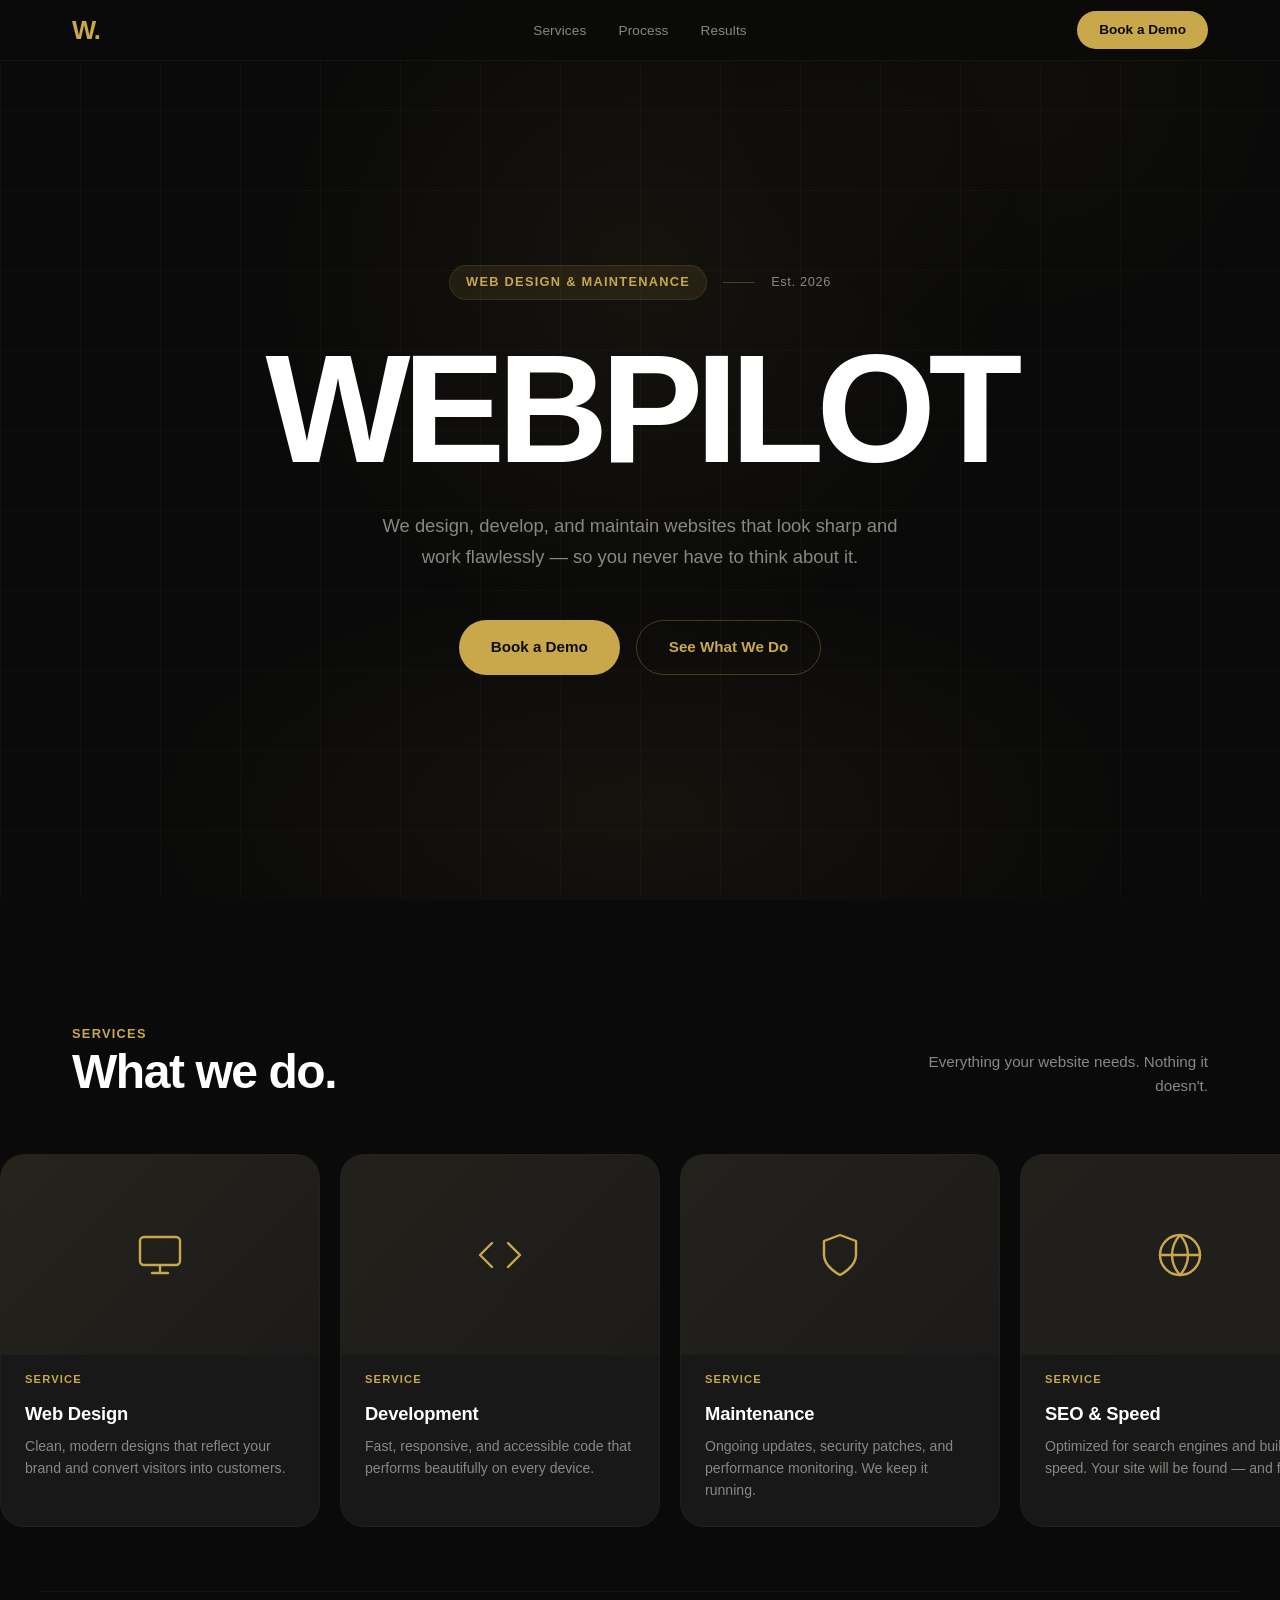
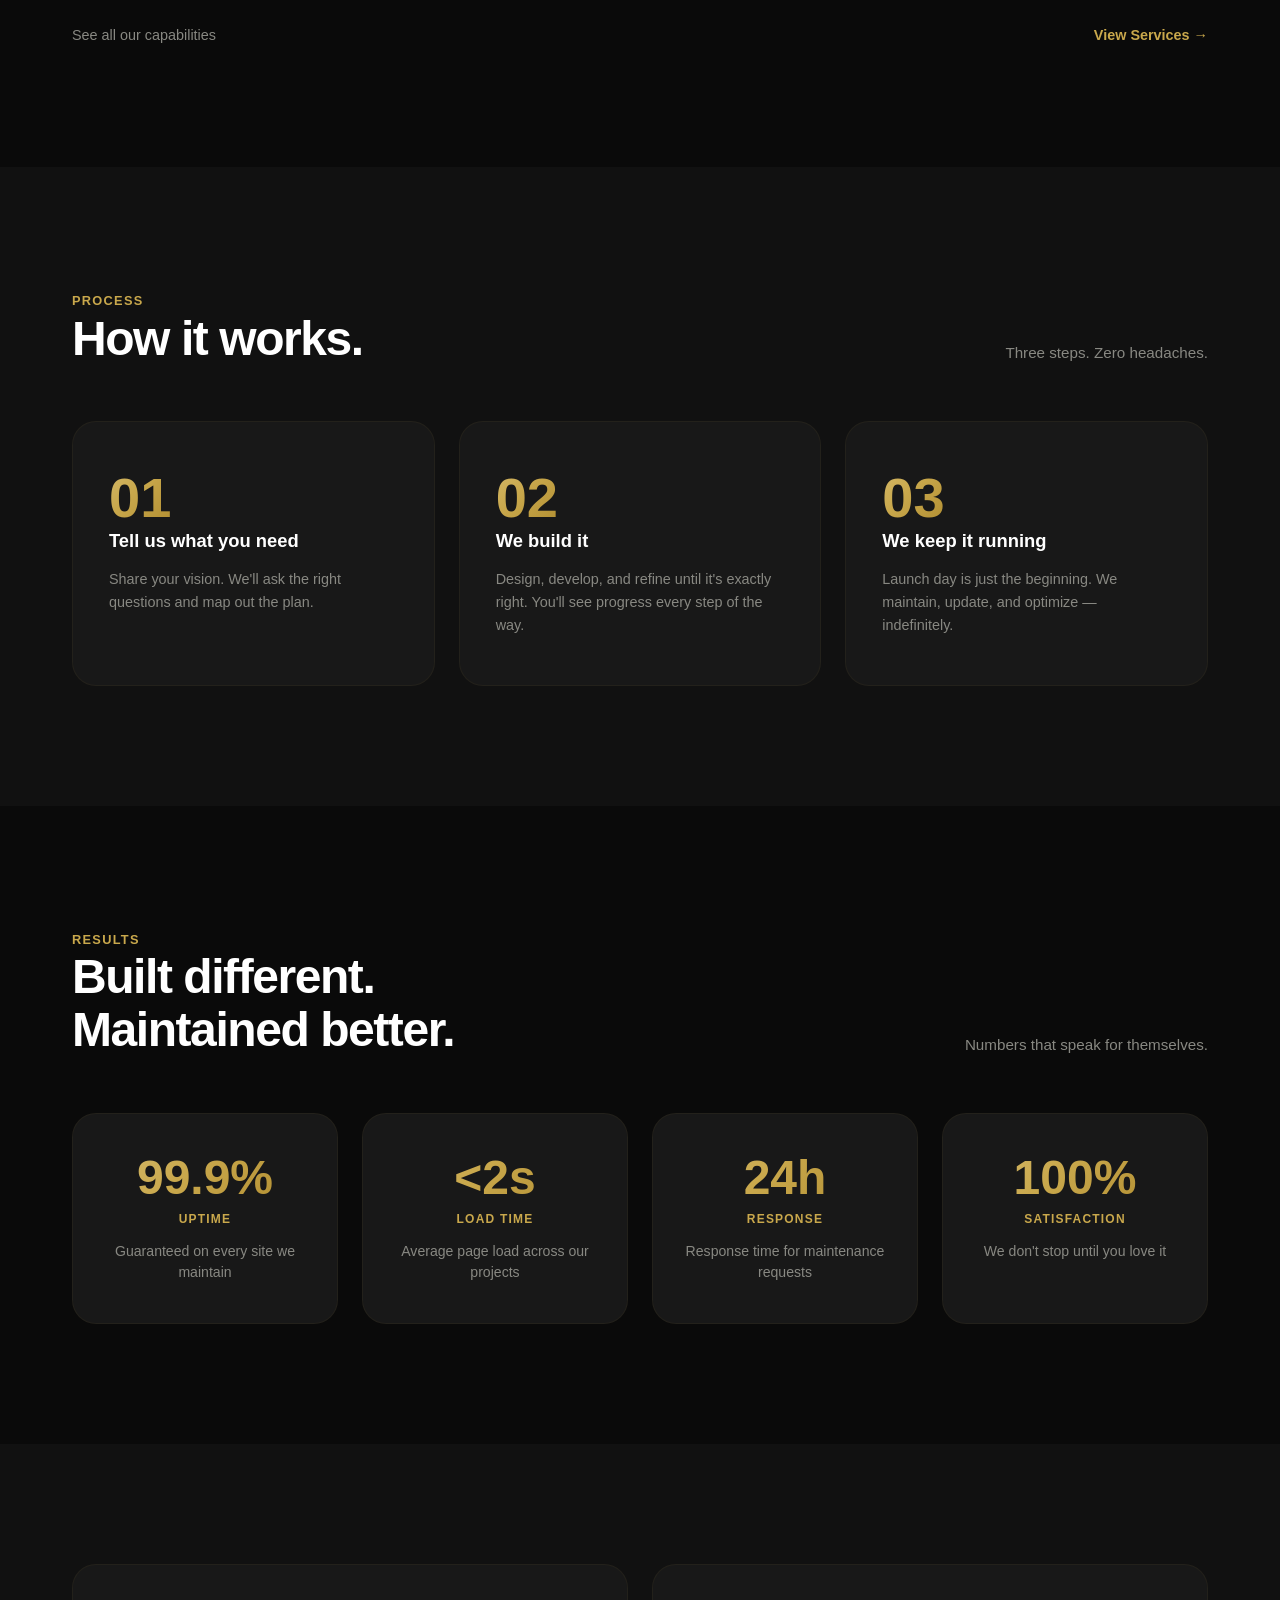
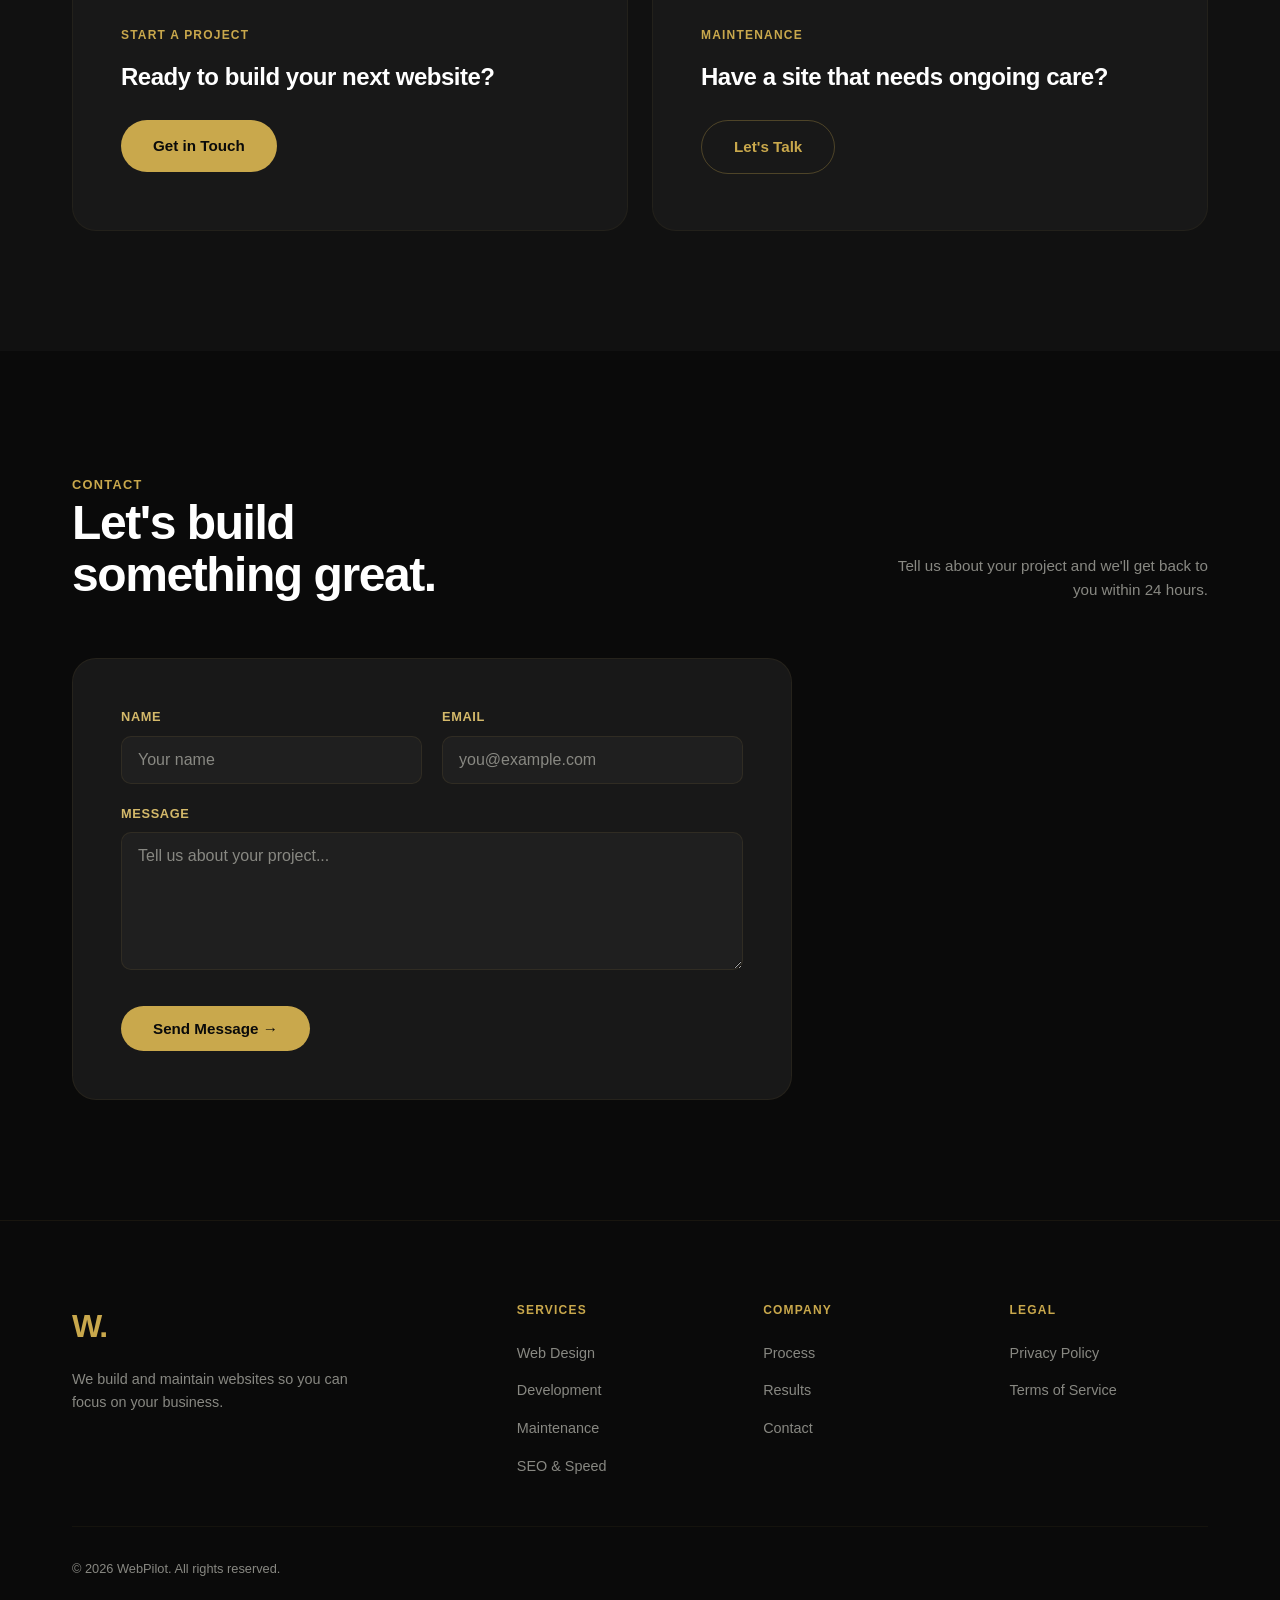
==== commit 9a133363: "Add animated grid background and rename CTA to Book a Demo Adds a fixed animated grid overlay with g" ====
--- a/index.html
+++ b/index.html
@@ -21,6 +21,12 @@
 </head>
 <body>
 
+  <!-- ══ Animated Grid Background ══ -->
+  <div class="grid-bg" aria-hidden="true">
+    <div class="grid-bg-lines"></div>
+    <div class="grid-bg-glow"></div>
+  </div>
+
   <!-- ══ Top Nav (Awwwards-style) ══ -->
   <nav class="nav" id="nav">
     <div class="nav-inner">
@@ -31,7 +37,7 @@
         <li><a href="#why">Results</a></li>
       </ul>
       <div class="nav-right">
-        <a href="#contact" class="nav-cta">Start a Project</a>
+        <a href="#contact" class="nav-cta">Book a Demo</a>
       </div>
       <button class="menu-toggle" id="menuToggle" aria-label="Toggle menu">
         <span></span><span></span><span></span>
@@ -45,7 +51,7 @@
       <li><a href="#services">Services</a></li>
       <li><a href="#work">Process</a></li>
       <li><a href="#why">Results</a></li>
-      <li><a href="#contact">Start a Project</a></li>
+      <li><a href="#contact">Book a Demo</a></li>
     </ul>
   </div>
 
@@ -61,7 +67,7 @@
     </h1>
     <p class="hero-subtitle reveal delay-1">We design, develop, and maintain websites that look sharp and work flawlessly — so you never have to think about it.</p>
     <div class="hero-actions reveal delay-2">
-      <a href="#contact" class="btn btn-primary">Start a Project</a>
+      <a href="#contact" class="btn btn-primary">Book a Demo</a>
       <a href="#services" class="btn btn-ghost">See What We Do</a>
     </div>
     <div class="hero-gradient"></div>
--- a/style.css
+++ b/style.css
@@ -36,6 +36,54 @@
 a { color: inherit; text-decoration: none; }
 ul { list-style: none; }
 
+/* ══ Animated Grid Background ══ */
+.grid-bg {
+  position: fixed;
+  inset: 0;
+  z-index: 0;
+  pointer-events: none;
+  overflow: hidden;
+}
+
+.grid-bg-lines {
+  position: absolute;
+  inset: -50%;
+  width: 200%;
+  height: 200%;
+  background-image:
+    linear-gradient(rgba(201, 168, 76, 0.04) 1px, transparent 1px),
+    linear-gradient(90deg, rgba(201, 168, 76, 0.04) 1px, transparent 1px);
+  background-size: 80px 80px;
+  animation: gridMove 25s linear infinite;
+}
+
+.grid-bg-glow {
+  position: absolute;
+  top: 30%;
+  left: 50%;
+  width: 800px;
+  height: 800px;
+  transform: translate(-50%, -50%);
+  background: radial-gradient(circle, rgba(201, 168, 76, 0.06) 0%, transparent 70%);
+  animation: gridPulse 8s ease-in-out infinite;
+}
+
+@keyframes gridMove {
+  0% { transform: translate(0, 0); }
+  100% { transform: translate(80px, 80px); }
+}
+
+@keyframes gridPulse {
+  0%, 100% { opacity: 0.4; transform: translate(-50%, -50%) scale(1); }
+  50% { opacity: 1; transform: translate(-50%, -50%) scale(1.15); }
+}
+
+/* Ensure all content sits above the grid */
+.nav, .mobile-menu, .hero, .section, .footer, .bottom-bar {
+  position: relative;
+  z-index: 1;
+}
+
 .container {
   max-width: 1200px;
   margin: 0 auto;
@@ -113,15 +161,19 @@
 
 /* ══ Hero ══ */
 .hero {
-  position: relative; min-height: 100vh;
-  display: flex; flex-direction: column;
-  align-items: center; justify-content: center;
-  text-align: center; padding: 140px 32px 100px;
+  position: relative;
+  min-height: 100vh;
+  display: flex;
+  flex-direction: column;
+  align-items: center;
+  justify-content: center;
+  text-align: center;
+  padding: 140px 32px 100px;
   overflow: hidden;
 }
 
 .hero-meta {
-  display: flex; align-items: center; gap: 16px;
+  display: flex; align-items: center; justify-content: center; gap: 16px;
   margin-bottom: 40px;
 }
 
@@ -142,6 +194,7 @@
 }
 
 .hero-title {
+  display: block;
   font-size: clamp(4rem, 12vw, 11rem);
   font-weight: 900; letter-spacing: -0.05em;
   line-height: 0.9; margin-bottom: 32px;
@@ -150,6 +203,7 @@
 }
 
 .hero-subtitle {
+  display: block;
   font-size: clamp(1rem, 1.8vw, 1.15rem);
   color: var(--gray-400); max-width: 520px;
   margin: 0 auto 48px; line-height: 1.7; font-weight: 400;
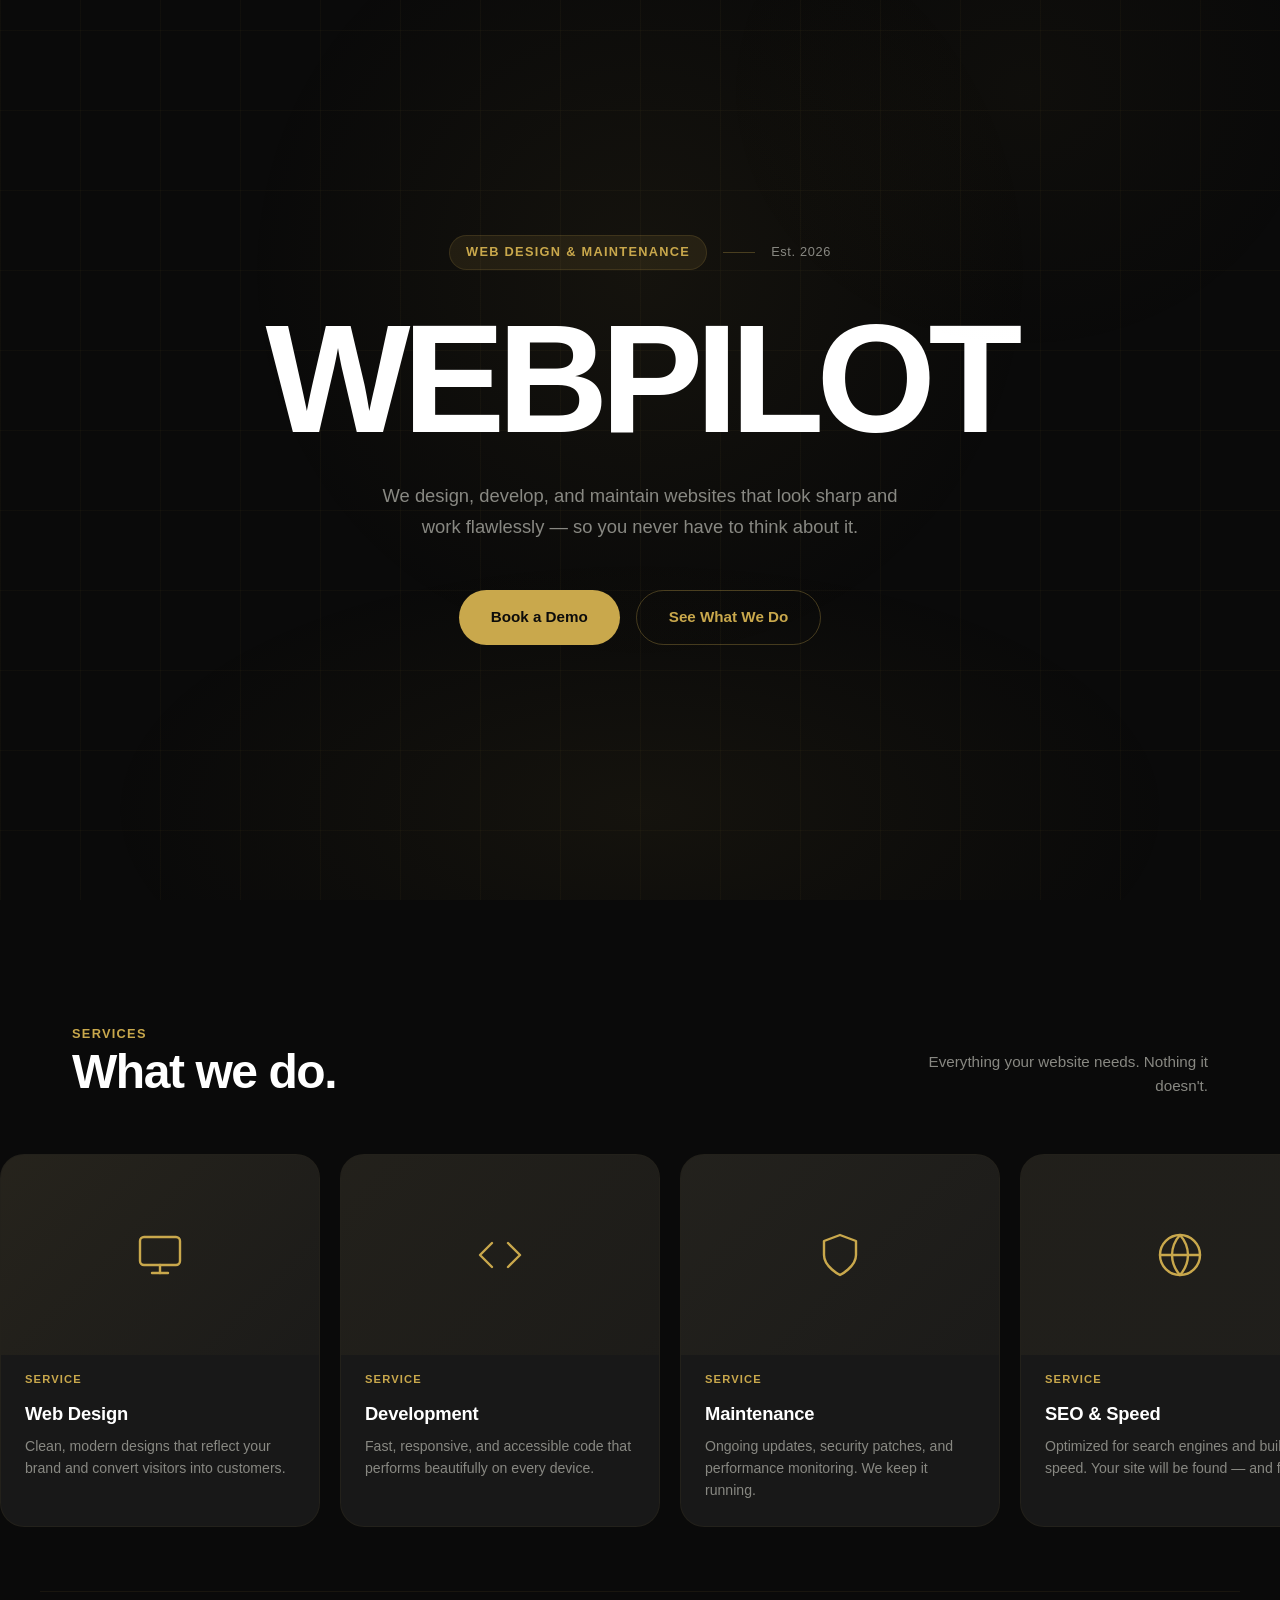
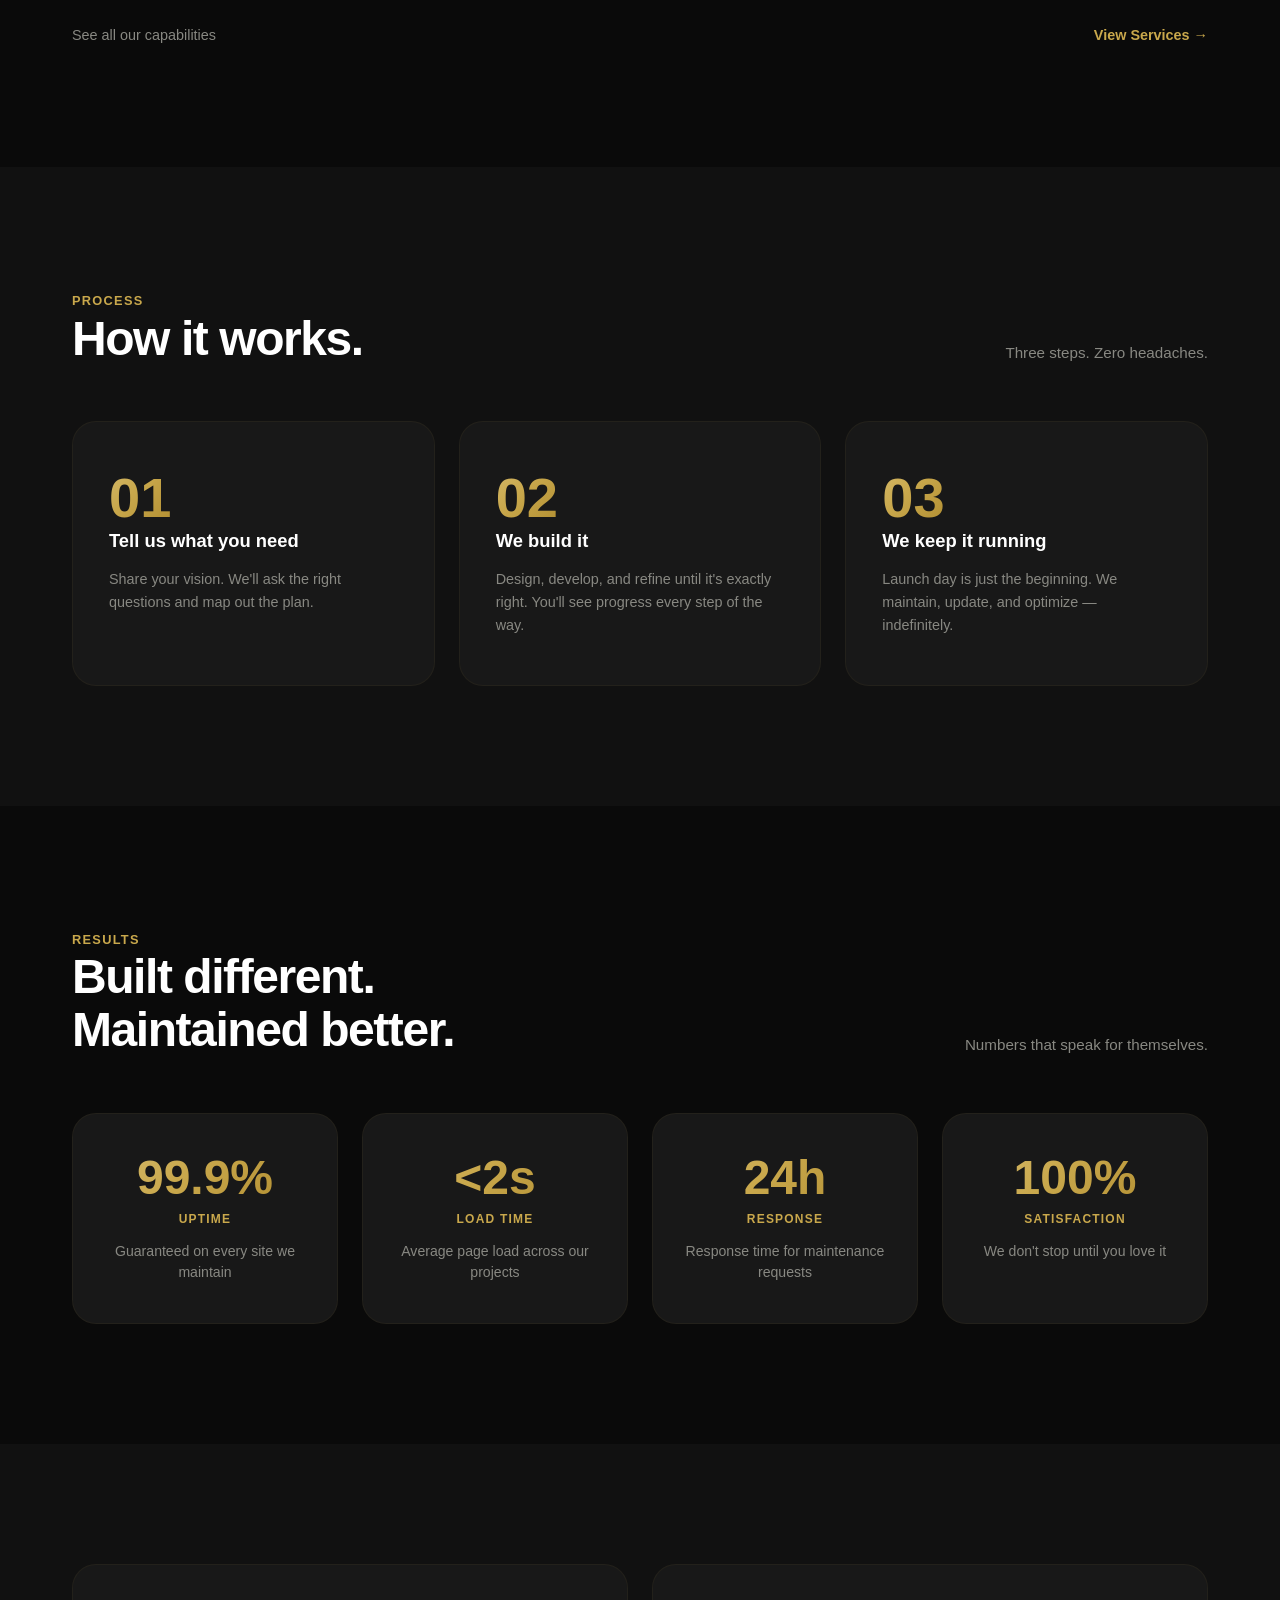
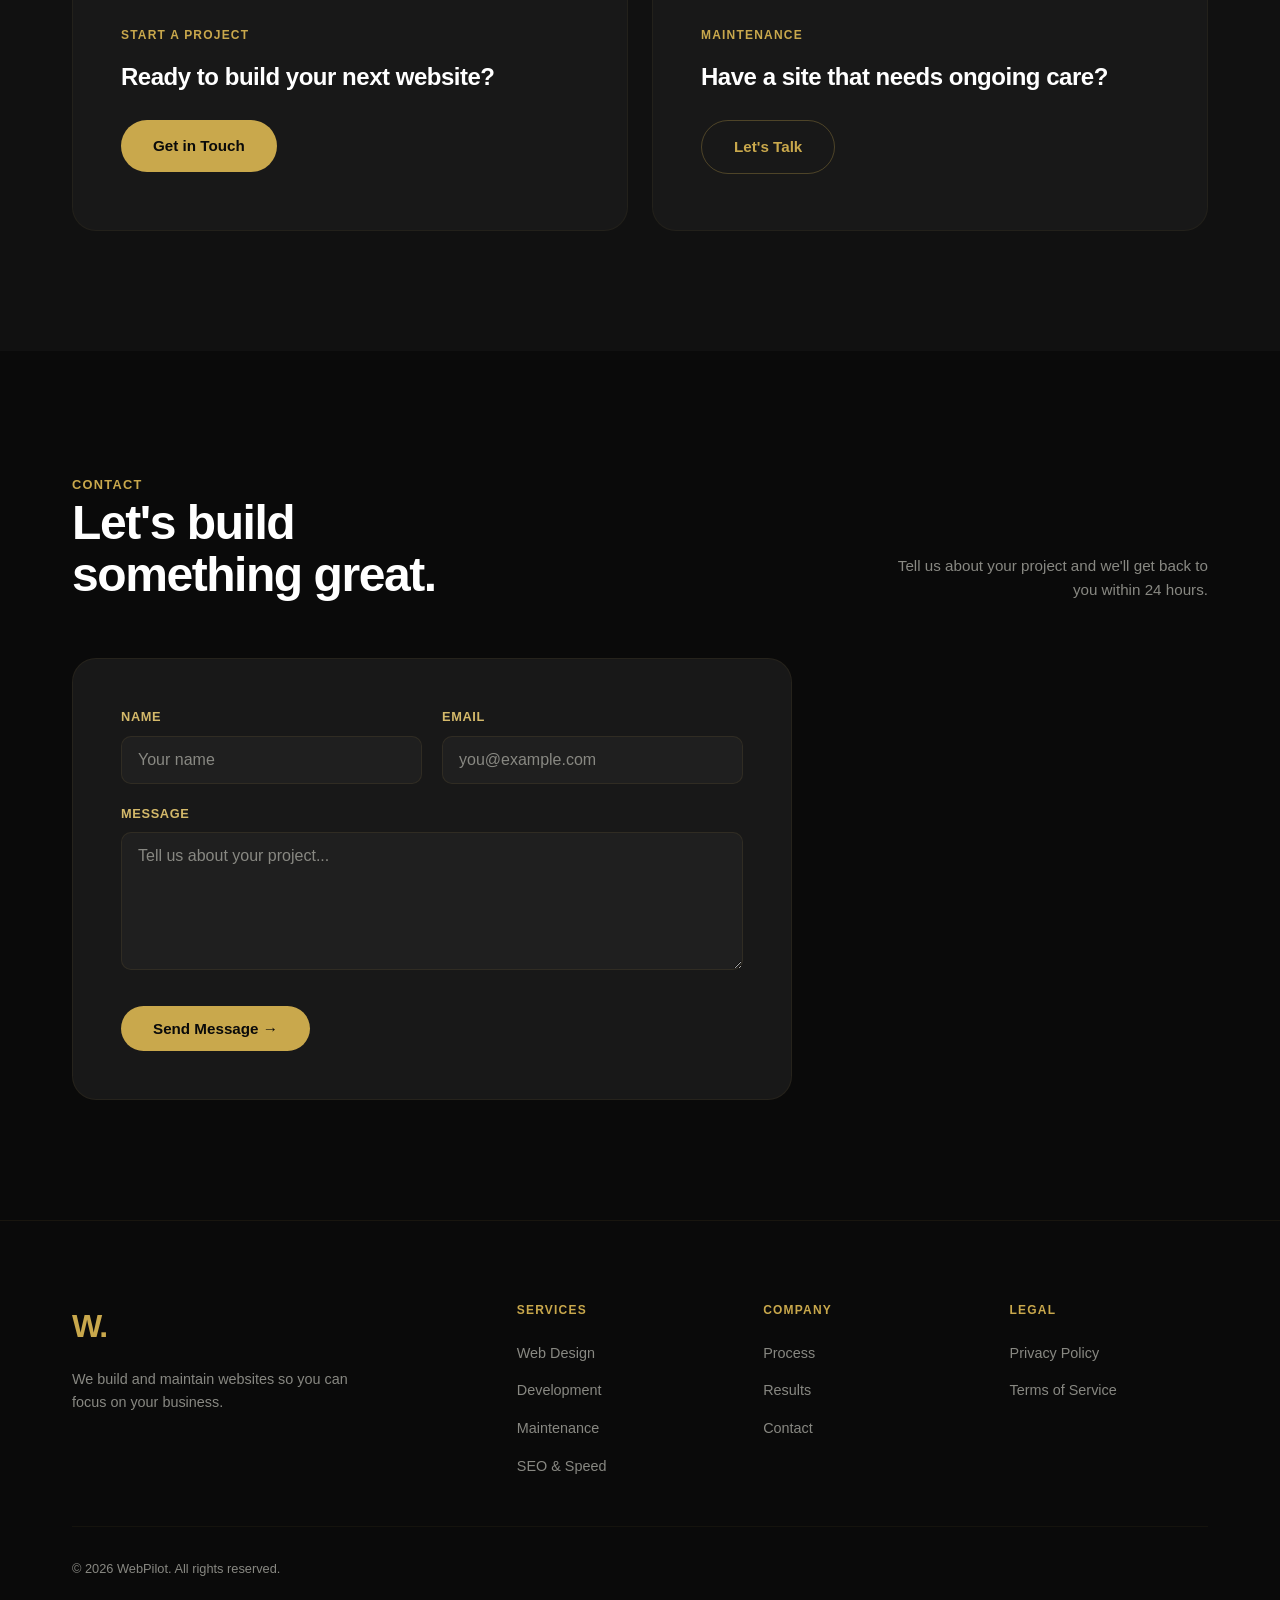
==== commit 4cea90b4: "Remove top navbar, rely on sticky bottom bar for navigation Removed fixed top nav and mobile menu. A" ====
--- a/index.html
+++ b/index.html
@@ -27,33 +27,6 @@
     <div class="grid-bg-glow"></div>
   </div>
 
-  <!-- ══ Top Nav (Awwwards-style) ══ -->
-  <nav class="nav" id="nav">
-    <div class="nav-inner">
-      <a href="#" class="logo">W.</a>
-      <ul class="nav-links">
-        <li><a href="#services">Services</a></li>
-        <li><a href="#work">Process</a></li>
-        <li><a href="#why">Results</a></li>
-      </ul>
-      <div class="nav-right">
-        <a href="#contact" class="nav-cta">Book a Demo</a>
-      </div>
-      <button class="menu-toggle" id="menuToggle" aria-label="Toggle menu">
-        <span></span><span></span><span></span>
-      </button>
-    </div>
-  </nav>
-
-  <!-- Mobile Menu -->
-  <div class="mobile-menu" id="mobileMenu">
-    <ul>
-      <li><a href="#services">Services</a></li>
-      <li><a href="#work">Process</a></li>
-      <li><a href="#why">Results</a></li>
-      <li><a href="#contact">Book a Demo</a></li>
-    </ul>
-  </div>
 
   <!-- ══ Hero (Awwwards-style: massive centered text + metadata) ══ -->
   <section class="hero" id="hero">
--- a/style.css
+++ b/style.css
@@ -168,7 +168,7 @@
   align-items: center;
   justify-content: center;
   text-align: center;
-  padding: 140px 32px 100px;
+  padding: 80px 32px 100px;
   overflow: hidden;
 }
 
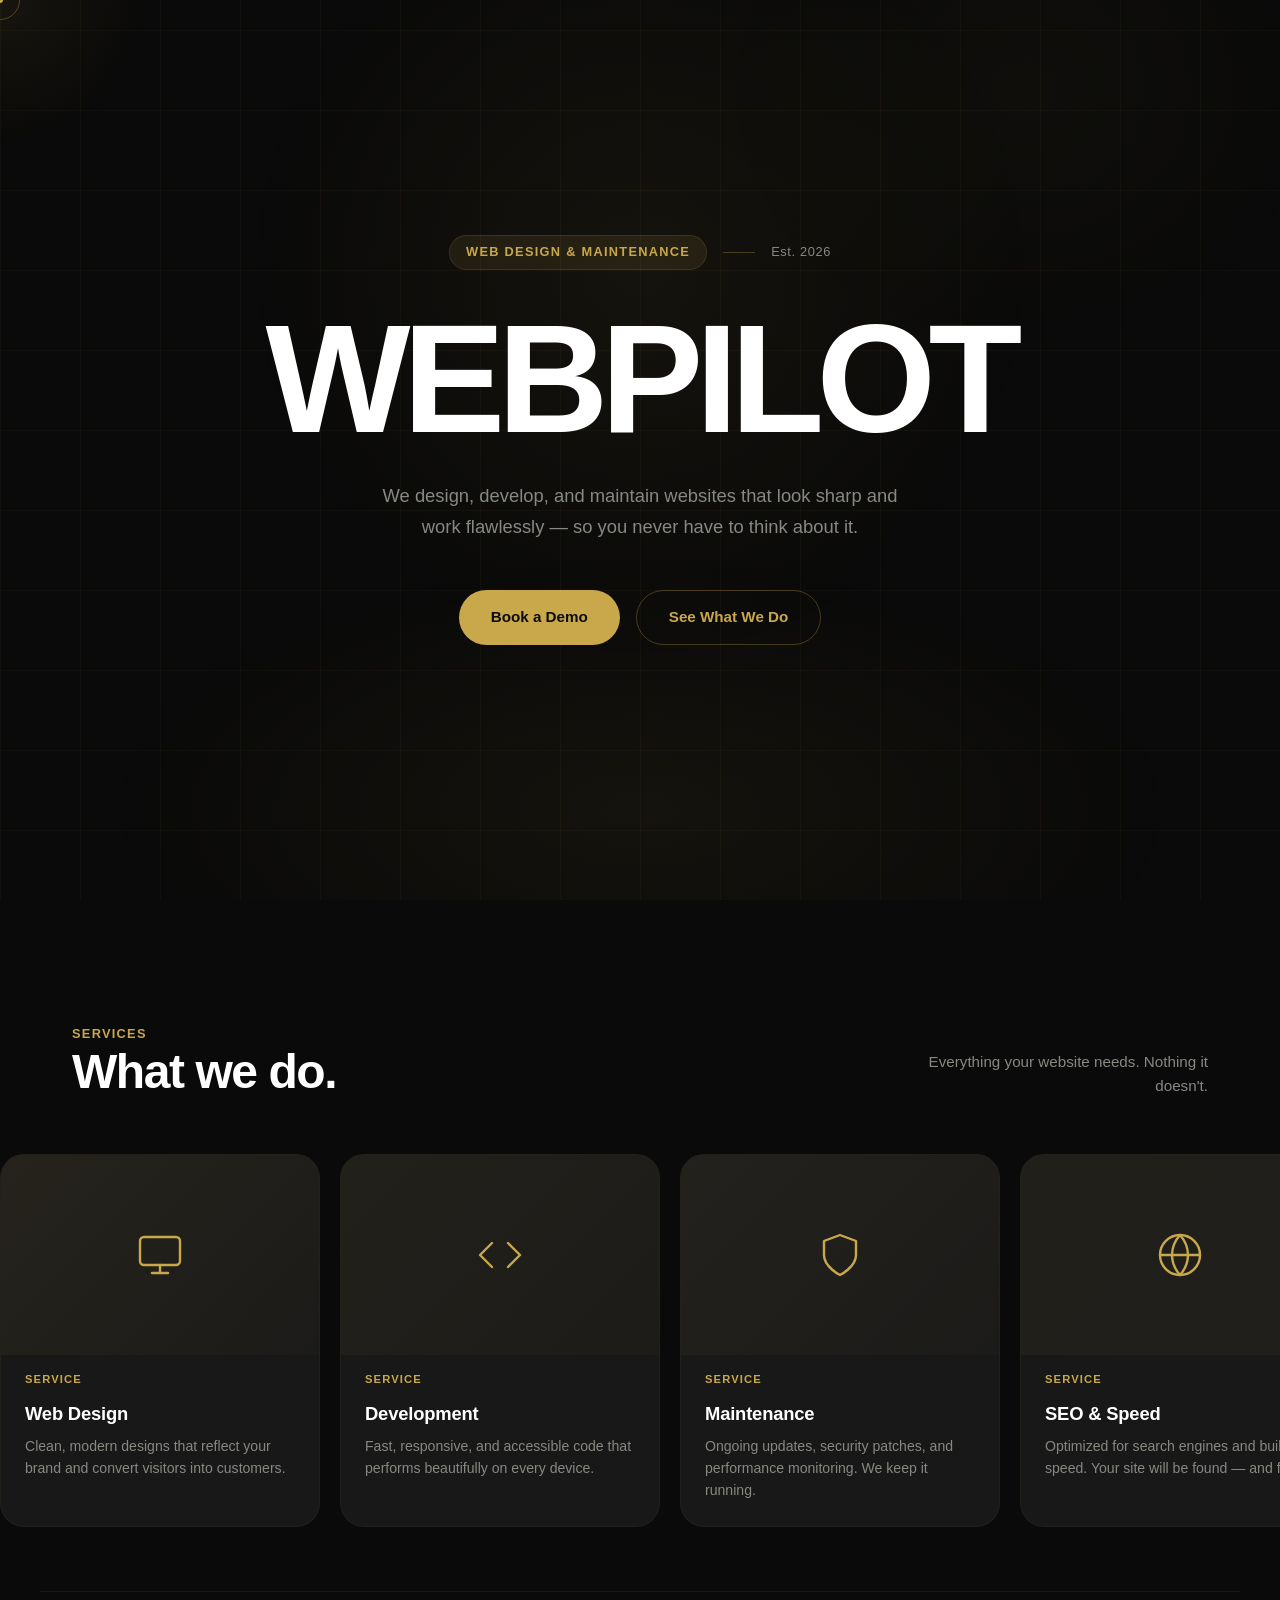
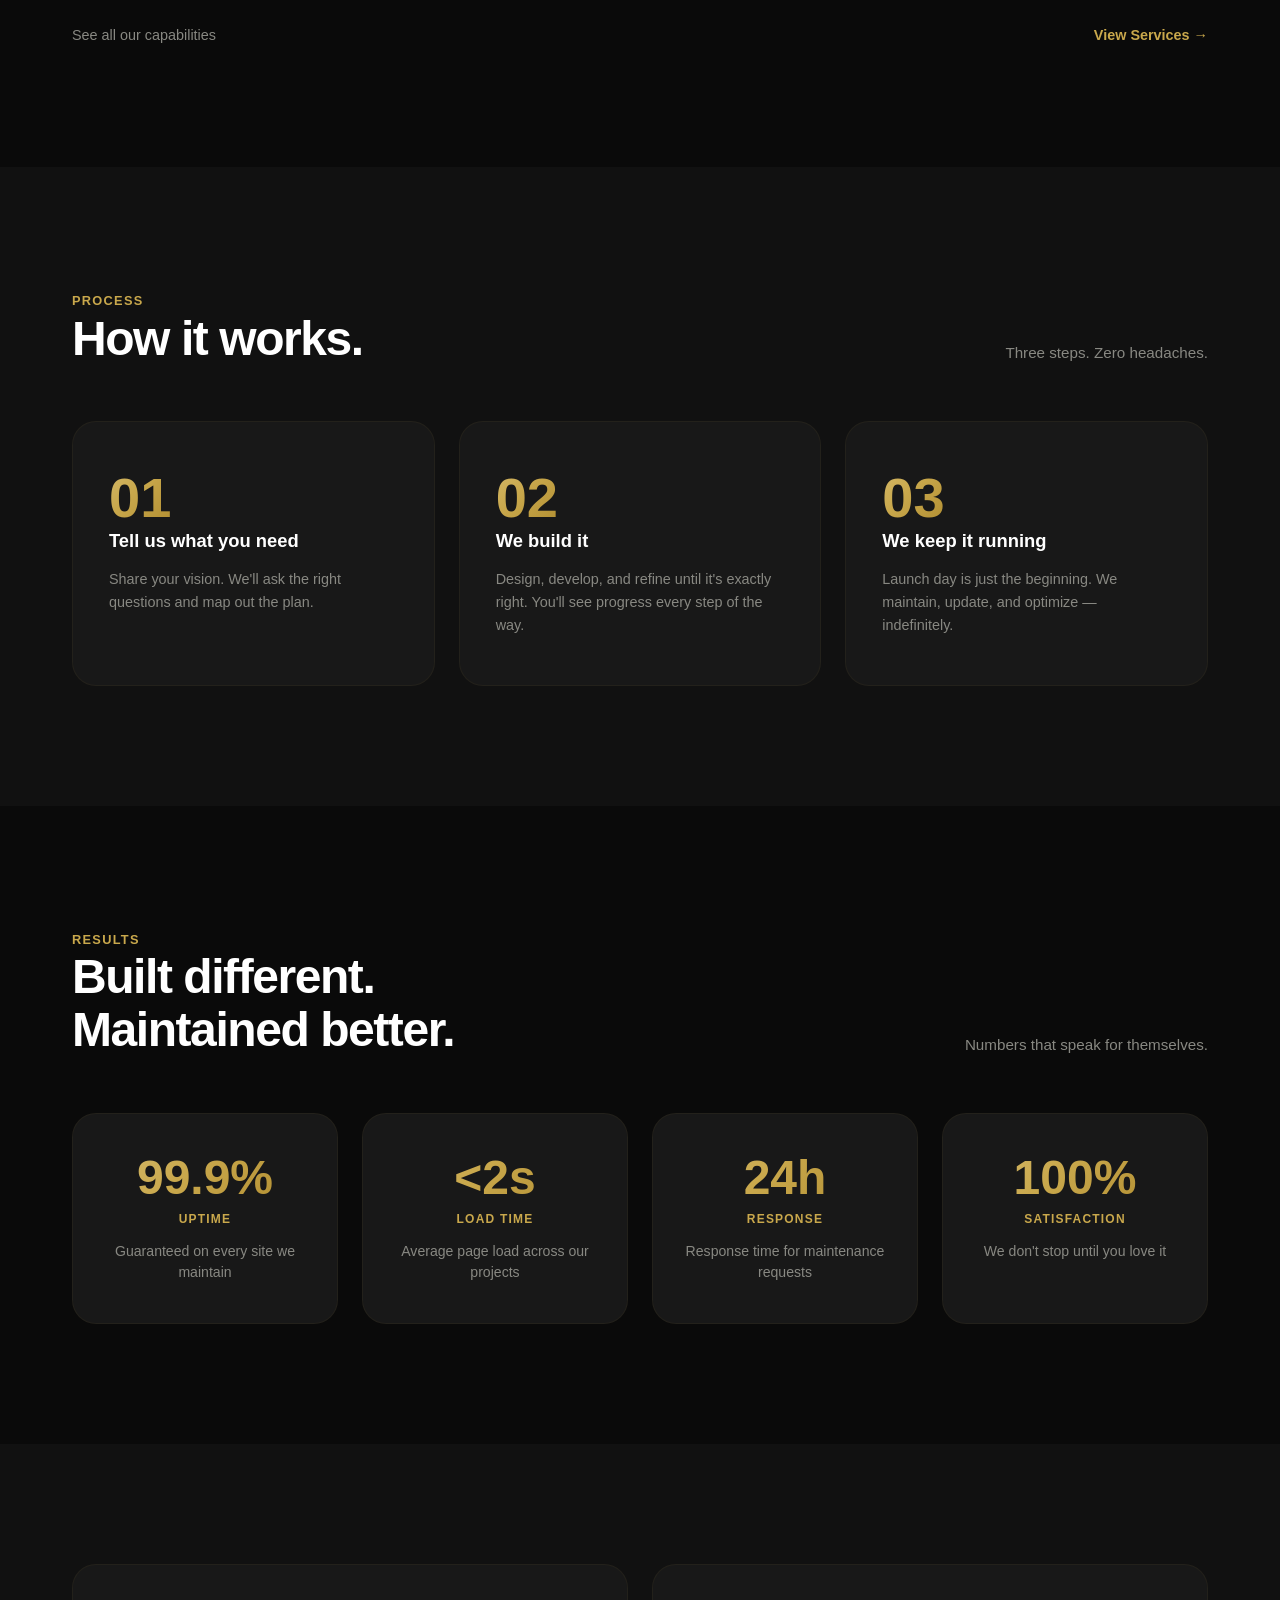
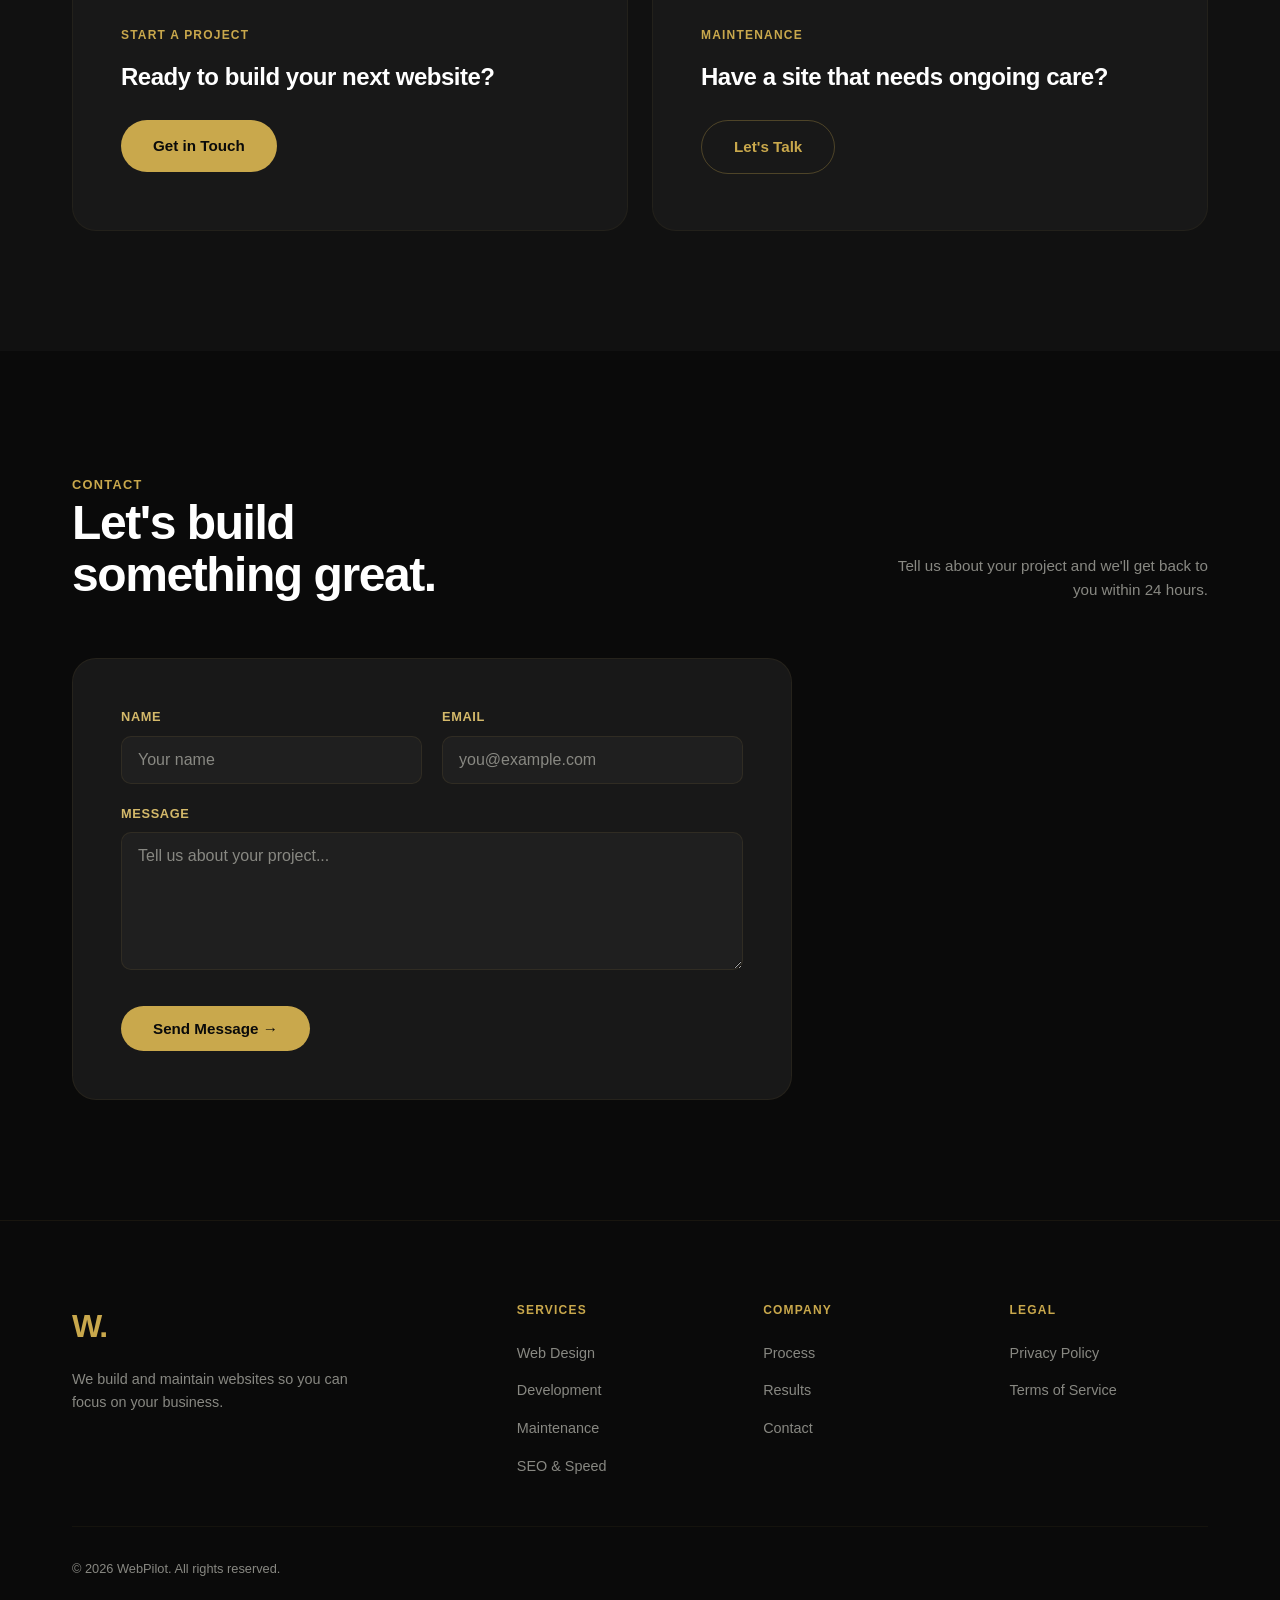
==== commit f63a25c7: "Add cursor interactions: custom cursor, magnetic buttons, card tilt, grid spotlight - Custom gold cu" ====
--- a/index.html
+++ b/index.html
@@ -8,7 +8,7 @@
   <link rel="preconnect" href="https://fonts.googleapis.com">
   <link rel="preconnect" href="https://fonts.gstatic.com" crossorigin>
   <link href="https://fonts.googleapis.com/css2?family=Inter:wght@300;400;500;600;700;800;900&display=swap" rel="stylesheet" crossorigin="anonymous">
-  <link rel="stylesheet" href="style.css">
+  <link rel="stylesheet" href="style.css?v=3">
 
   <!-- SECURITY: Content Security Policy fallback for static hosting (server headers take priority) -->
   <meta http-equiv="Content-Security-Policy" content="default-src 'self'; script-src 'self'; style-src 'self' 'unsafe-inline' https://fonts.googleapis.com; font-src 'self' https://fonts.gstatic.com; img-src 'self' data:; form-action https://formspree.io; frame-ancestors 'none'; base-uri 'self'; connect-src 'self' https://formspree.io; object-src 'none';">
@@ -27,6 +27,11 @@
     <div class="grid-bg-glow"></div>
   </div>
 
+  <!-- ══ Custom Cursor ══ -->
+  <div class="cursor" id="cursor" aria-hidden="true"></div>
+  <div class="cursor-dot" id="cursorDot" aria-hidden="true"></div>
+  <div class="cursor-glow" id="cursorGlow" aria-hidden="true"></div>
+
 
   <!-- ══ Hero (Awwwards-style: massive centered text + metadata) ══ -->
   <section class="hero" id="hero">
@@ -264,6 +269,6 @@
     <a href="#contact" class="bottom-pill bottom-pill--active">Contact</a>
   </div>
 
-  <script src="script.js"></script>
+  <script src="script.js?v=3"></script>
 </body>
 </html>
--- a/style.css
+++ b/style.css
@@ -78,6 +78,76 @@
   50% { opacity: 1; transform: translate(-50%, -50%) scale(1.15); }
 }
 
+/* ══ Custom Cursor ══ */
+.cursor {
+  position: fixed;
+  width: 40px;
+  height: 40px;
+  border: 1.5px solid rgba(201, 168, 76, 0.4);
+  border-radius: 50%;
+  pointer-events: none;
+  z-index: 9999;
+  transform: translate(-50%, -50%);
+  transition: width 0.3s, height 0.3s, border-color 0.3s, background 0.3s;
+  mix-blend-mode: difference;
+}
+
+.cursor-dot {
+  position: fixed;
+  width: 6px;
+  height: 6px;
+  background: var(--gold);
+  border-radius: 50%;
+  pointer-events: none;
+  z-index: 10000;
+  transform: translate(-50%, -50%);
+}
+
+.cursor-glow {
+  position: fixed;
+  width: 300px;
+  height: 300px;
+  background: radial-gradient(circle, rgba(201, 168, 76, 0.07) 0%, transparent 70%);
+  border-radius: 50%;
+  pointer-events: none;
+  z-index: 0;
+  transform: translate(-50%, -50%);
+  transition: opacity 0.4s;
+}
+
+/* Cursor hover states */
+.cursor.hover {
+  width: 64px;
+  height: 64px;
+  border-color: var(--gold);
+  background: rgba(201, 168, 76, 0.08);
+}
+
+.cursor.clicking {
+  width: 32px;
+  height: 32px;
+  border-color: var(--gold-light);
+}
+
+.cursor.text-hover {
+  width: 4px;
+  height: 40px;
+  border-radius: 2px;
+  border-color: var(--gold);
+  background: rgba(201, 168, 76, 0.15);
+}
+
+/* Hide custom cursor on touch devices */
+@media (hover: none) {
+  .cursor, .cursor-dot, .cursor-glow { display: none; }
+}
+
+/* Hide default cursor when custom cursor is active */
+@media (hover: hover) {
+  body { cursor: none; }
+  a, button, input, textarea, select { cursor: none; }
+}
+
 /* Ensure all content sits above the grid */
 .nav, .mobile-menu, .hero, .section, .footer, .bottom-bar {
   position: relative;
@@ -226,8 +296,11 @@
   transition: transform 0.2s, opacity 0.2s, box-shadow 0.2s;
 }
 
-.btn:hover { transform: translateY(-1px); }
-.btn:active { transform: scale(0.98); }
+.btn {
+  transition: transform 0.25s cubic-bezier(.25,.46,.45,.94), opacity 0.2s, box-shadow 0.2s;
+}
+
+.btn:active { transform: scale(0.95); }
 
 .btn-primary { background: var(--gold); color: var(--black); }
 .btn-primary:hover { box-shadow: 0 8px 30px rgba(201, 168, 76, 0.25); }
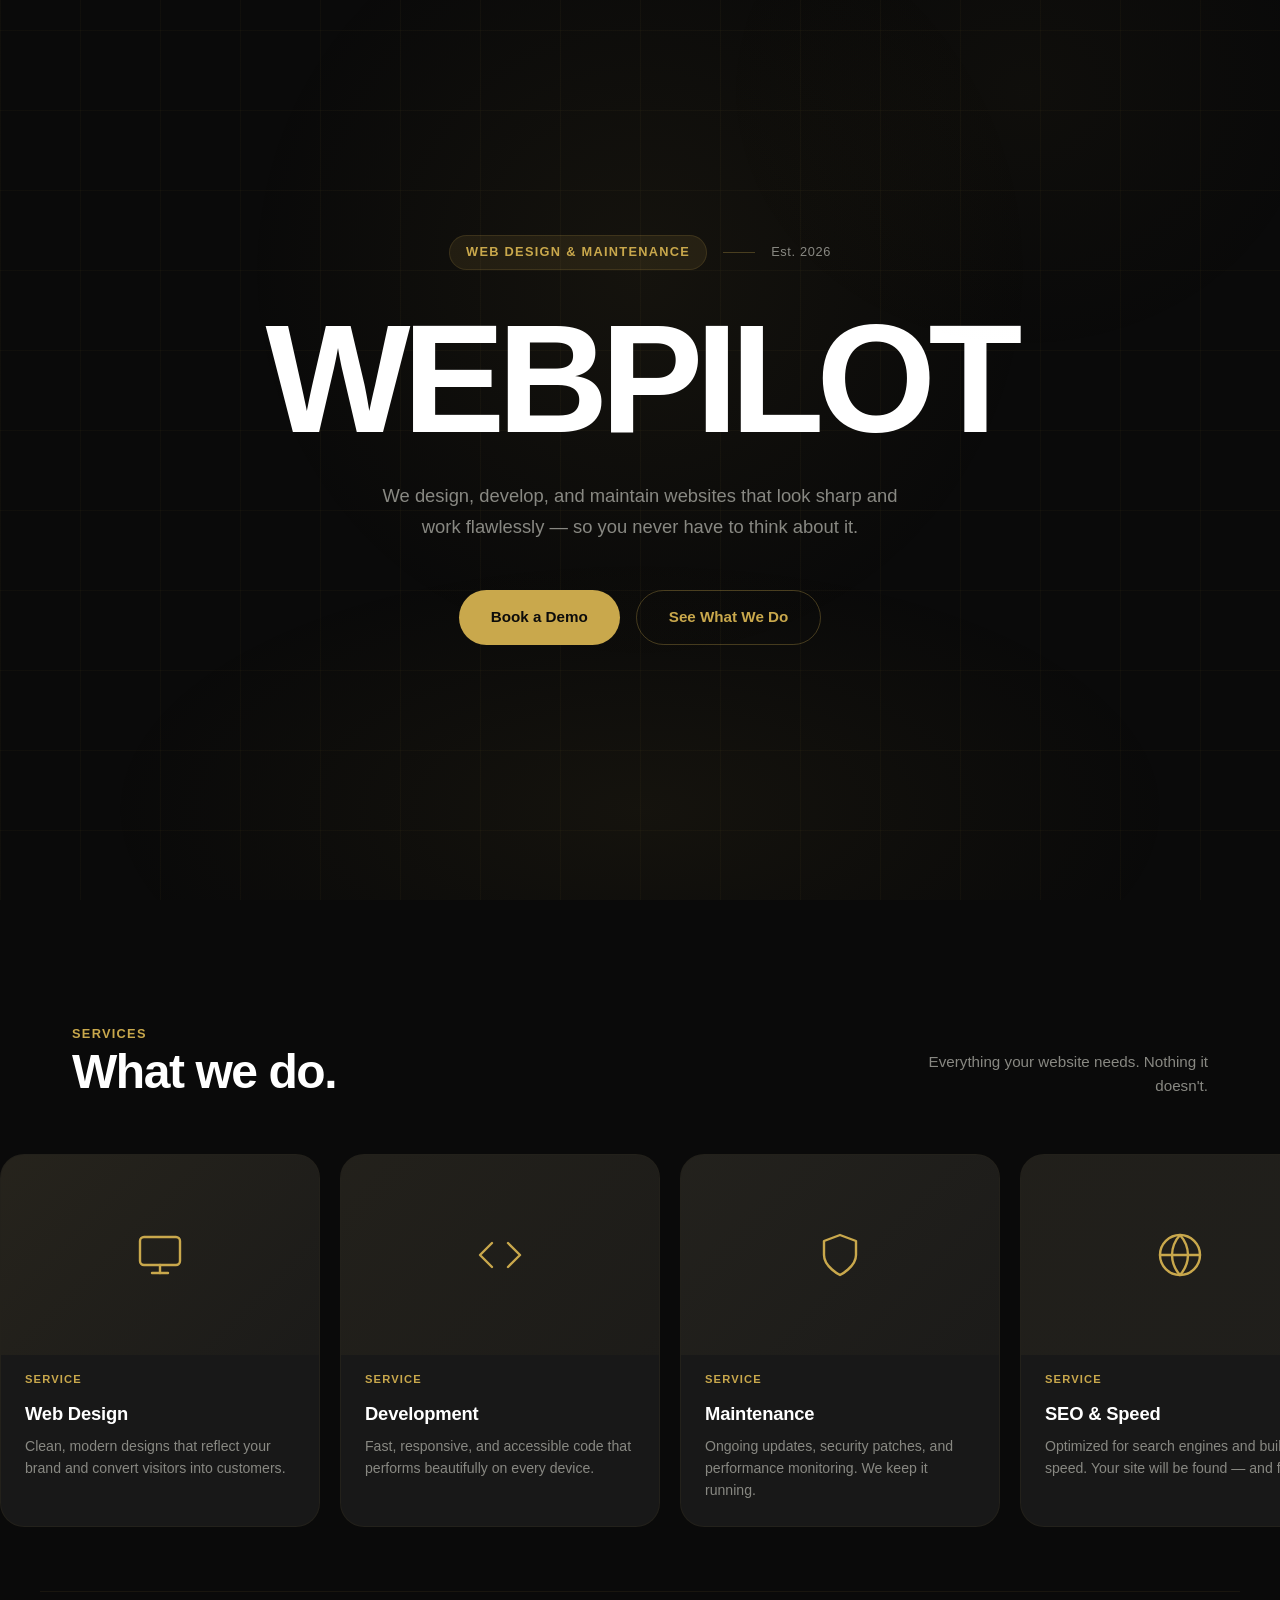
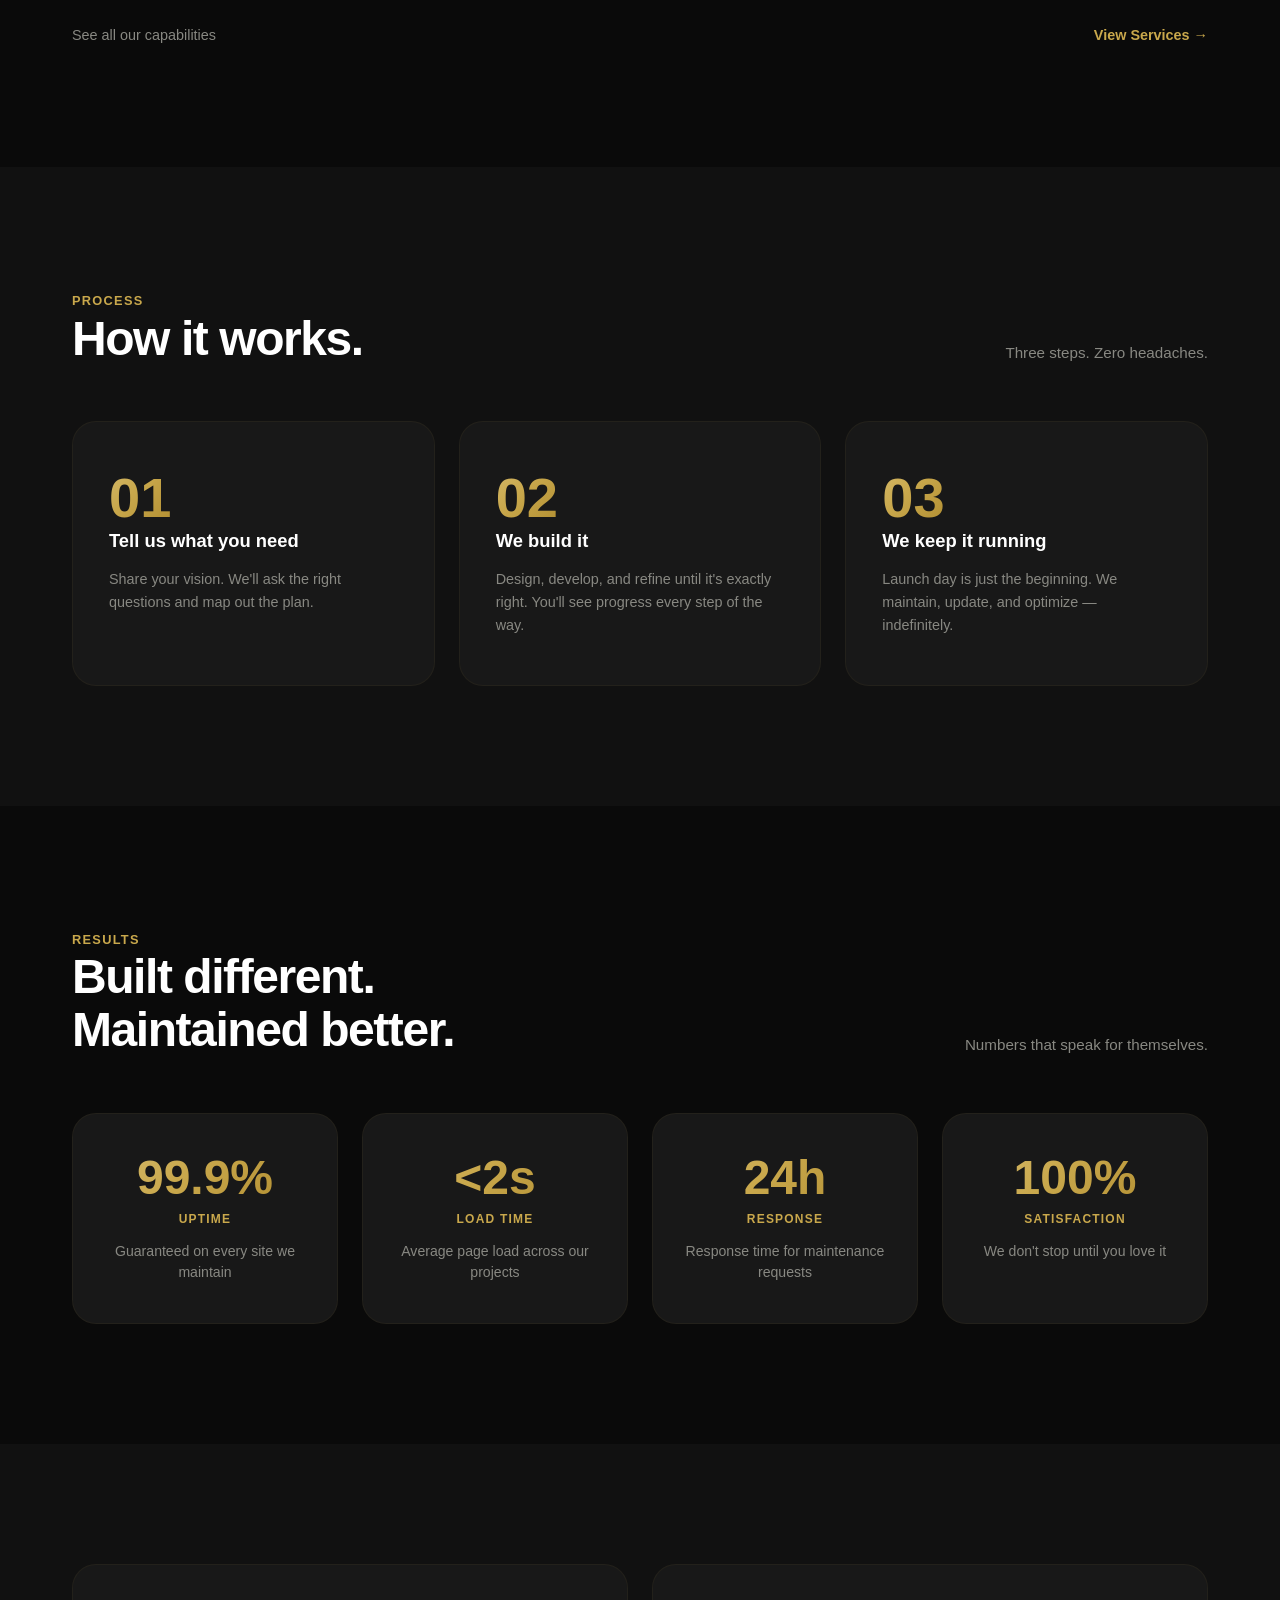
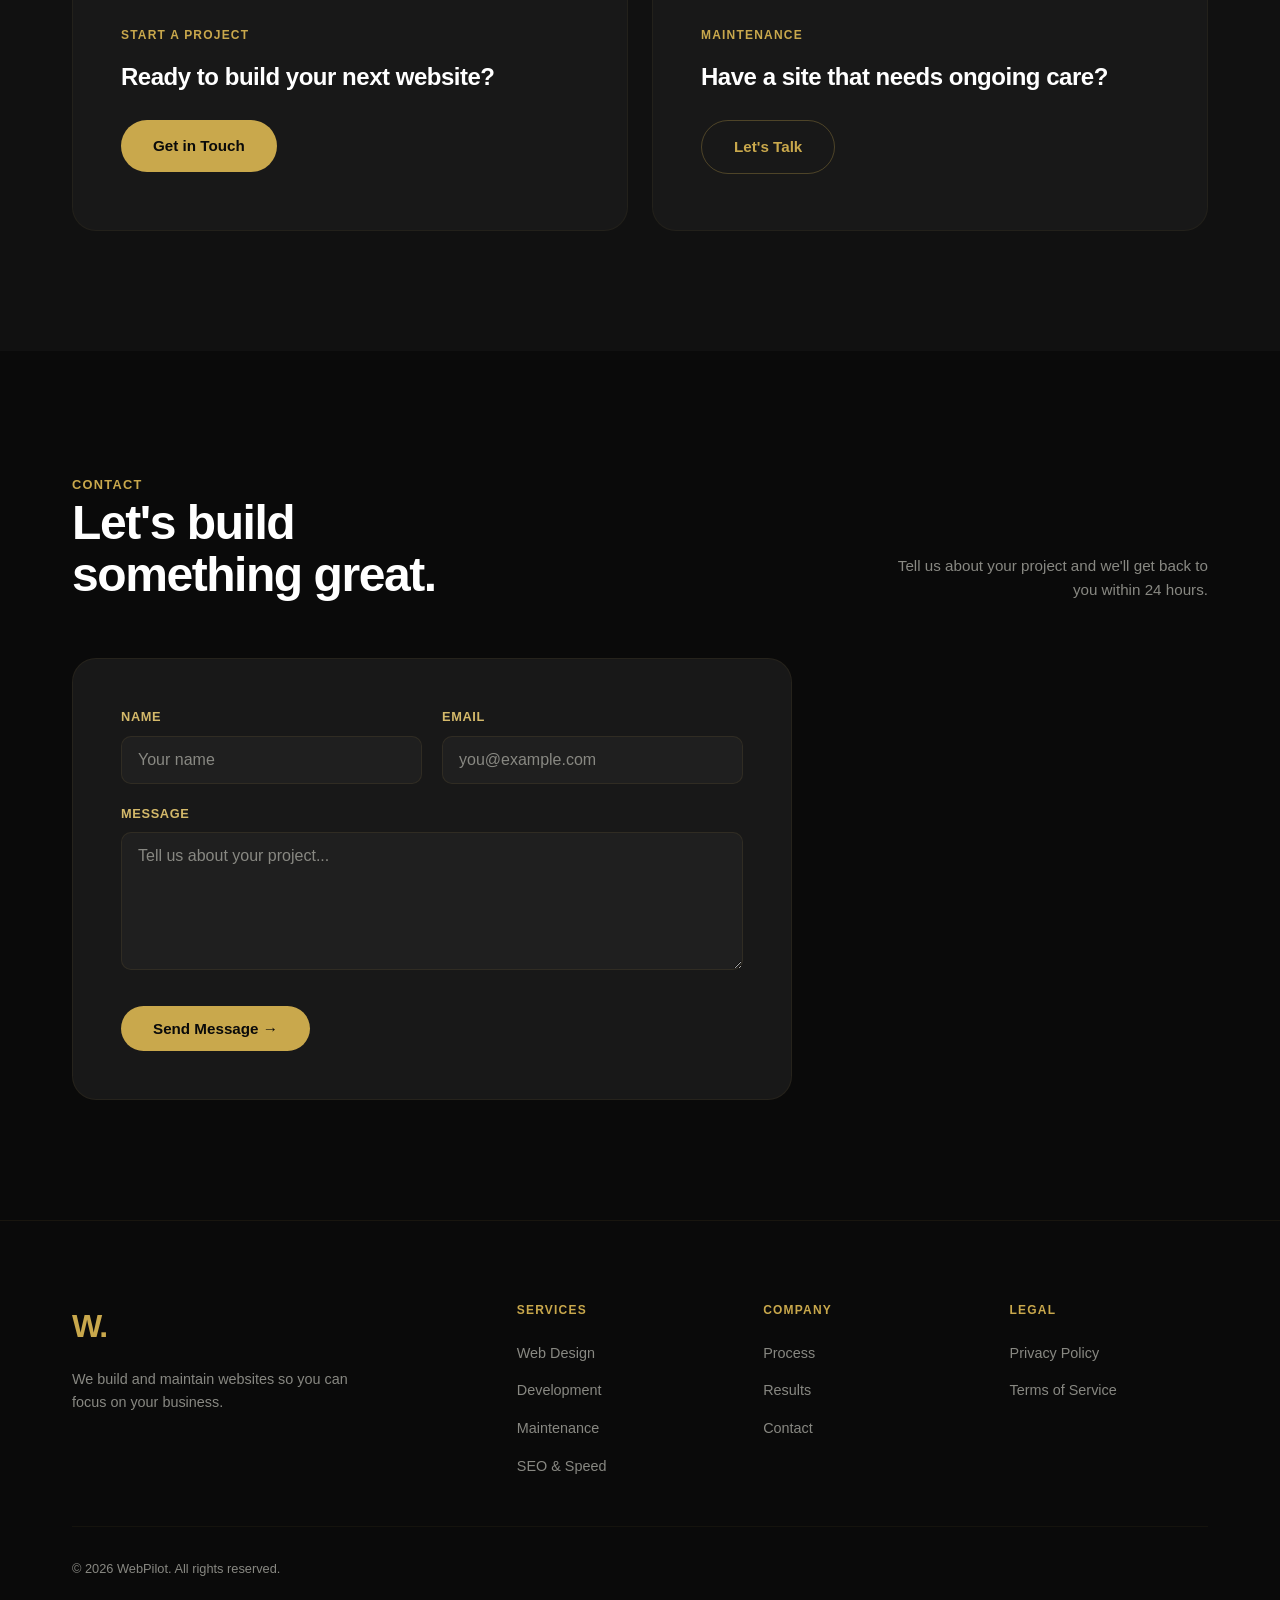
==== commit 2e8e16d7: "Remove cursor interactions for cleaner UX Strip custom cursor, magnetic buttons, card tilt, and grid" ====
--- a/index.html
+++ b/index.html
@@ -8,7 +8,7 @@
   <link rel="preconnect" href="https://fonts.googleapis.com">
   <link rel="preconnect" href="https://fonts.gstatic.com" crossorigin>
   <link href="https://fonts.googleapis.com/css2?family=Inter:wght@300;400;500;600;700;800;900&display=swap" rel="stylesheet" crossorigin="anonymous">
-  <link rel="stylesheet" href="style.css?v=3">
+  <link rel="stylesheet" href="style.css?v=4">
 
   <!-- SECURITY: Content Security Policy fallback for static hosting (server headers take priority) -->
   <meta http-equiv="Content-Security-Policy" content="default-src 'self'; script-src 'self'; style-src 'self' 'unsafe-inline' https://fonts.googleapis.com; font-src 'self' https://fonts.gstatic.com; img-src 'self' data:; form-action https://formspree.io; frame-ancestors 'none'; base-uri 'self'; connect-src 'self' https://formspree.io; object-src 'none';">
@@ -27,10 +27,6 @@
     <div class="grid-bg-glow"></div>
   </div>
 
-  <!-- ══ Custom Cursor ══ -->
-  <div class="cursor" id="cursor" aria-hidden="true"></div>
-  <div class="cursor-dot" id="cursorDot" aria-hidden="true"></div>
-  <div class="cursor-glow" id="cursorGlow" aria-hidden="true"></div>
 
 
   <!-- ══ Hero (Awwwards-style: massive centered text + metadata) ══ -->
@@ -269,6 +265,6 @@
     <a href="#contact" class="bottom-pill bottom-pill--active">Contact</a>
   </div>
 
-  <script src="script.js?v=3"></script>
+  <script src="script.js?v=4"></script>
 </body>
 </html>
--- a/style.css
+++ b/style.css
@@ -78,76 +78,6 @@
   50% { opacity: 1; transform: translate(-50%, -50%) scale(1.15); }
 }
 
-/* ══ Custom Cursor ══ */
-.cursor {
-  position: fixed;
-  width: 40px;
-  height: 40px;
-  border: 1.5px solid rgba(201, 168, 76, 0.4);
-  border-radius: 50%;
-  pointer-events: none;
-  z-index: 9999;
-  transform: translate(-50%, -50%);
-  transition: width 0.3s, height 0.3s, border-color 0.3s, background 0.3s;
-  mix-blend-mode: difference;
-}
-
-.cursor-dot {
-  position: fixed;
-  width: 6px;
-  height: 6px;
-  background: var(--gold);
-  border-radius: 50%;
-  pointer-events: none;
-  z-index: 10000;
-  transform: translate(-50%, -50%);
-}
-
-.cursor-glow {
-  position: fixed;
-  width: 300px;
-  height: 300px;
-  background: radial-gradient(circle, rgba(201, 168, 76, 0.07) 0%, transparent 70%);
-  border-radius: 50%;
-  pointer-events: none;
-  z-index: 0;
-  transform: translate(-50%, -50%);
-  transition: opacity 0.4s;
-}
-
-/* Cursor hover states */
-.cursor.hover {
-  width: 64px;
-  height: 64px;
-  border-color: var(--gold);
-  background: rgba(201, 168, 76, 0.08);
-}
-
-.cursor.clicking {
-  width: 32px;
-  height: 32px;
-  border-color: var(--gold-light);
-}
-
-.cursor.text-hover {
-  width: 4px;
-  height: 40px;
-  border-radius: 2px;
-  border-color: var(--gold);
-  background: rgba(201, 168, 76, 0.15);
-}
-
-/* Hide custom cursor on touch devices */
-@media (hover: none) {
-  .cursor, .cursor-dot, .cursor-glow { display: none; }
-}
-
-/* Hide default cursor when custom cursor is active */
-@media (hover: hover) {
-  body { cursor: none; }
-  a, button, input, textarea, select { cursor: none; }
-}
-
 /* Ensure all content sits above the grid */
 .nav, .mobile-menu, .hero, .section, .footer, .bottom-bar {
   position: relative;
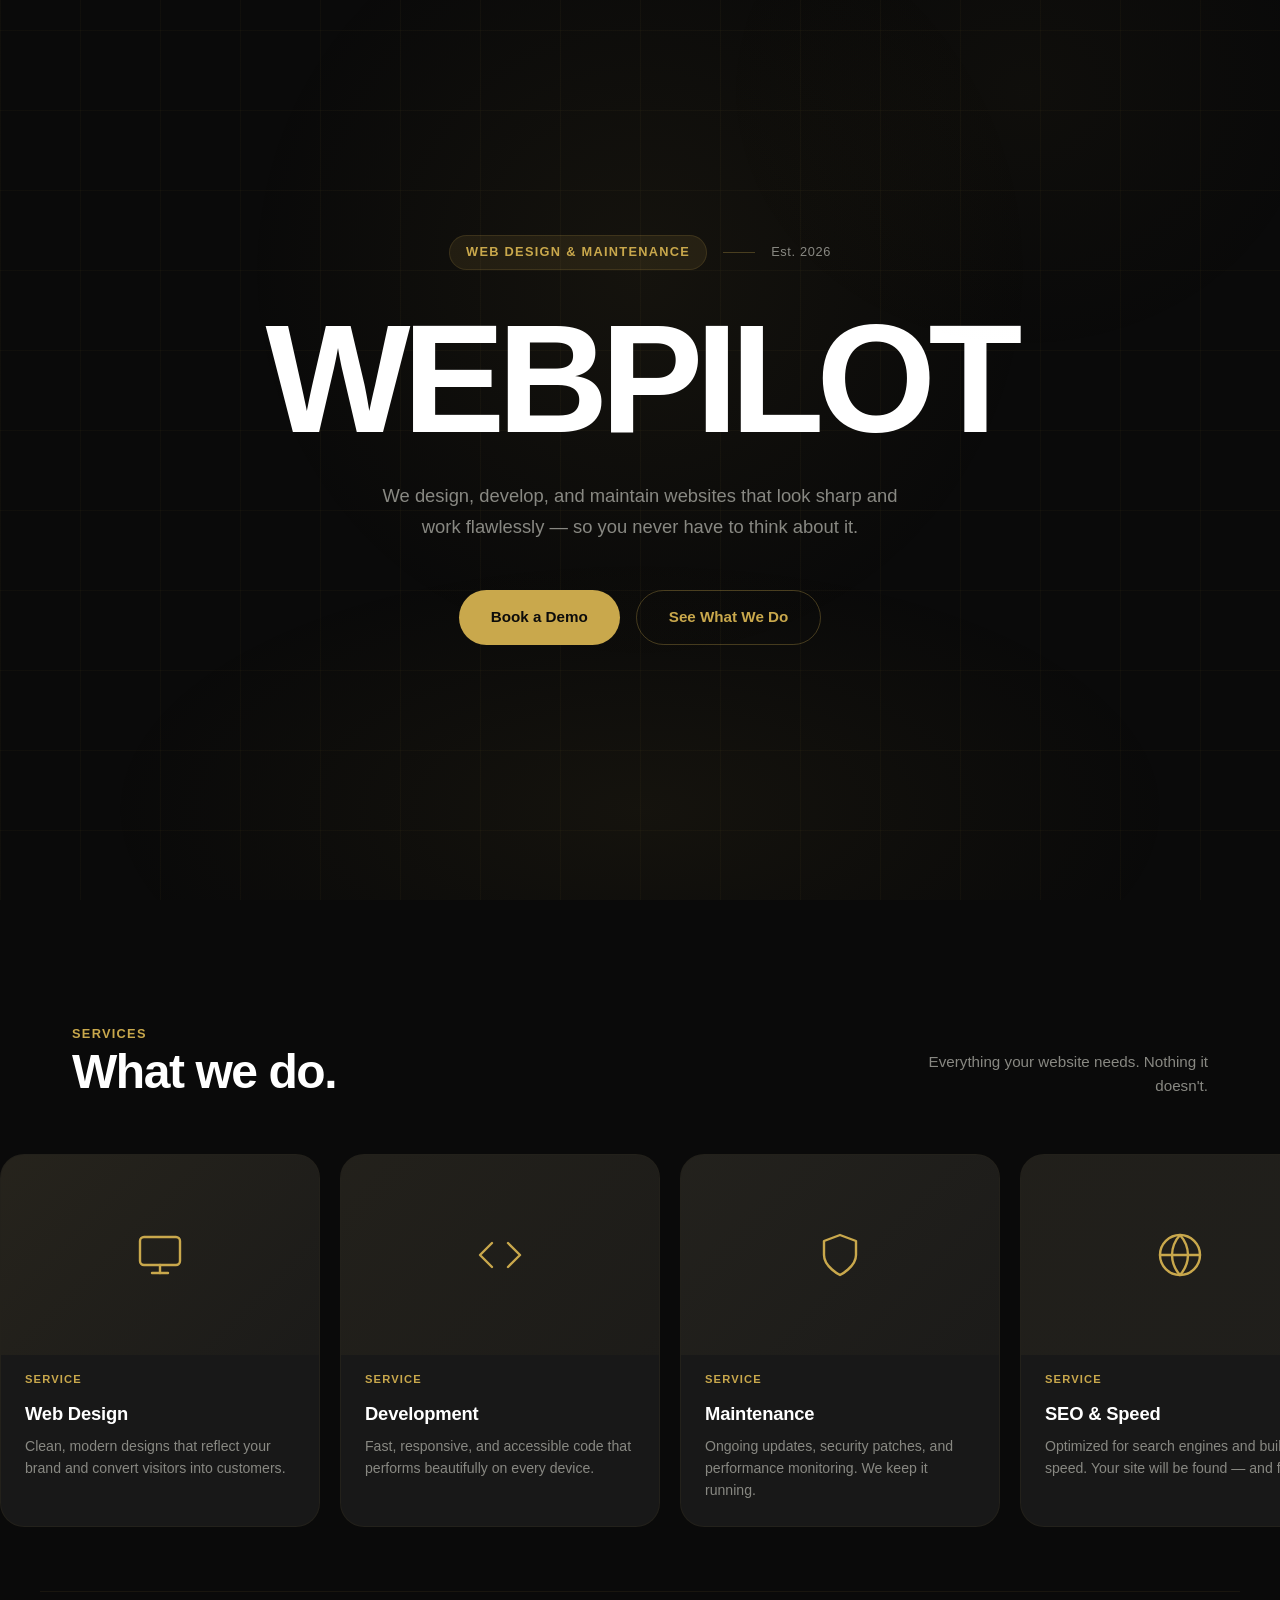
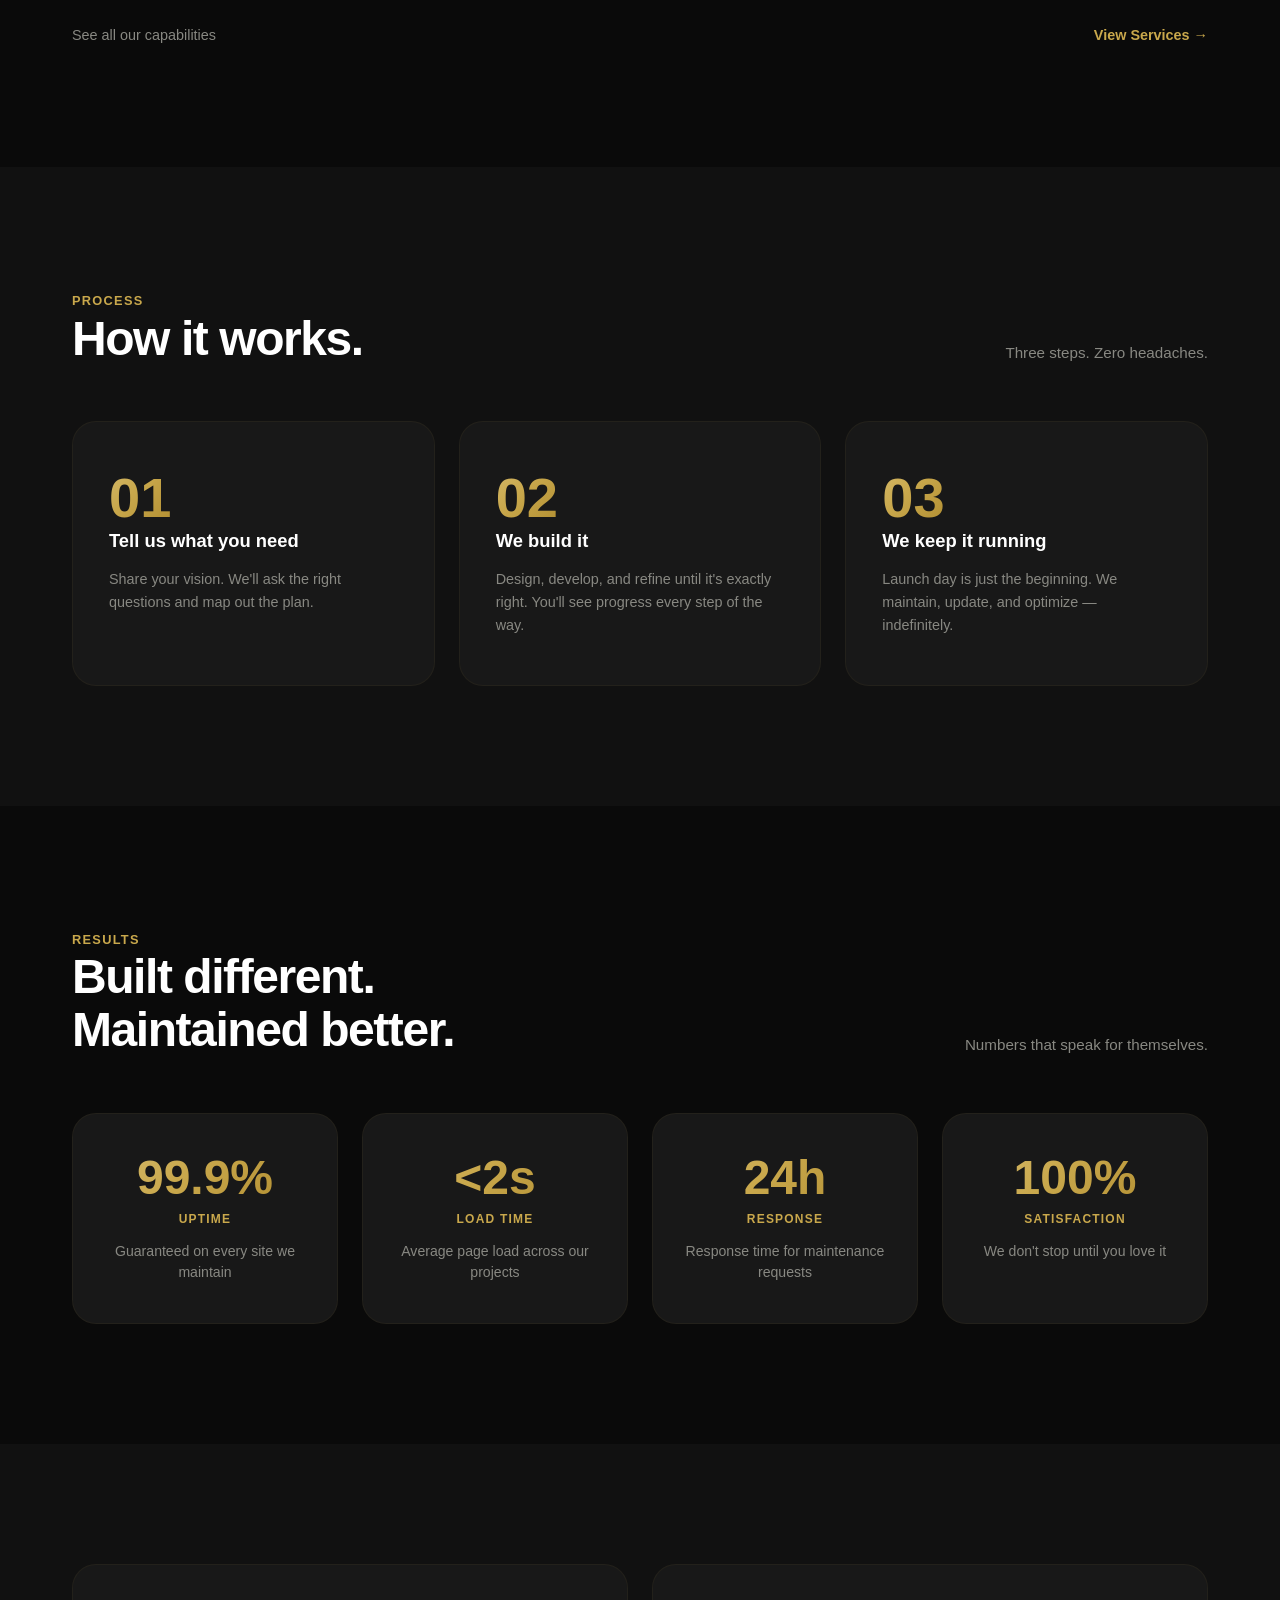
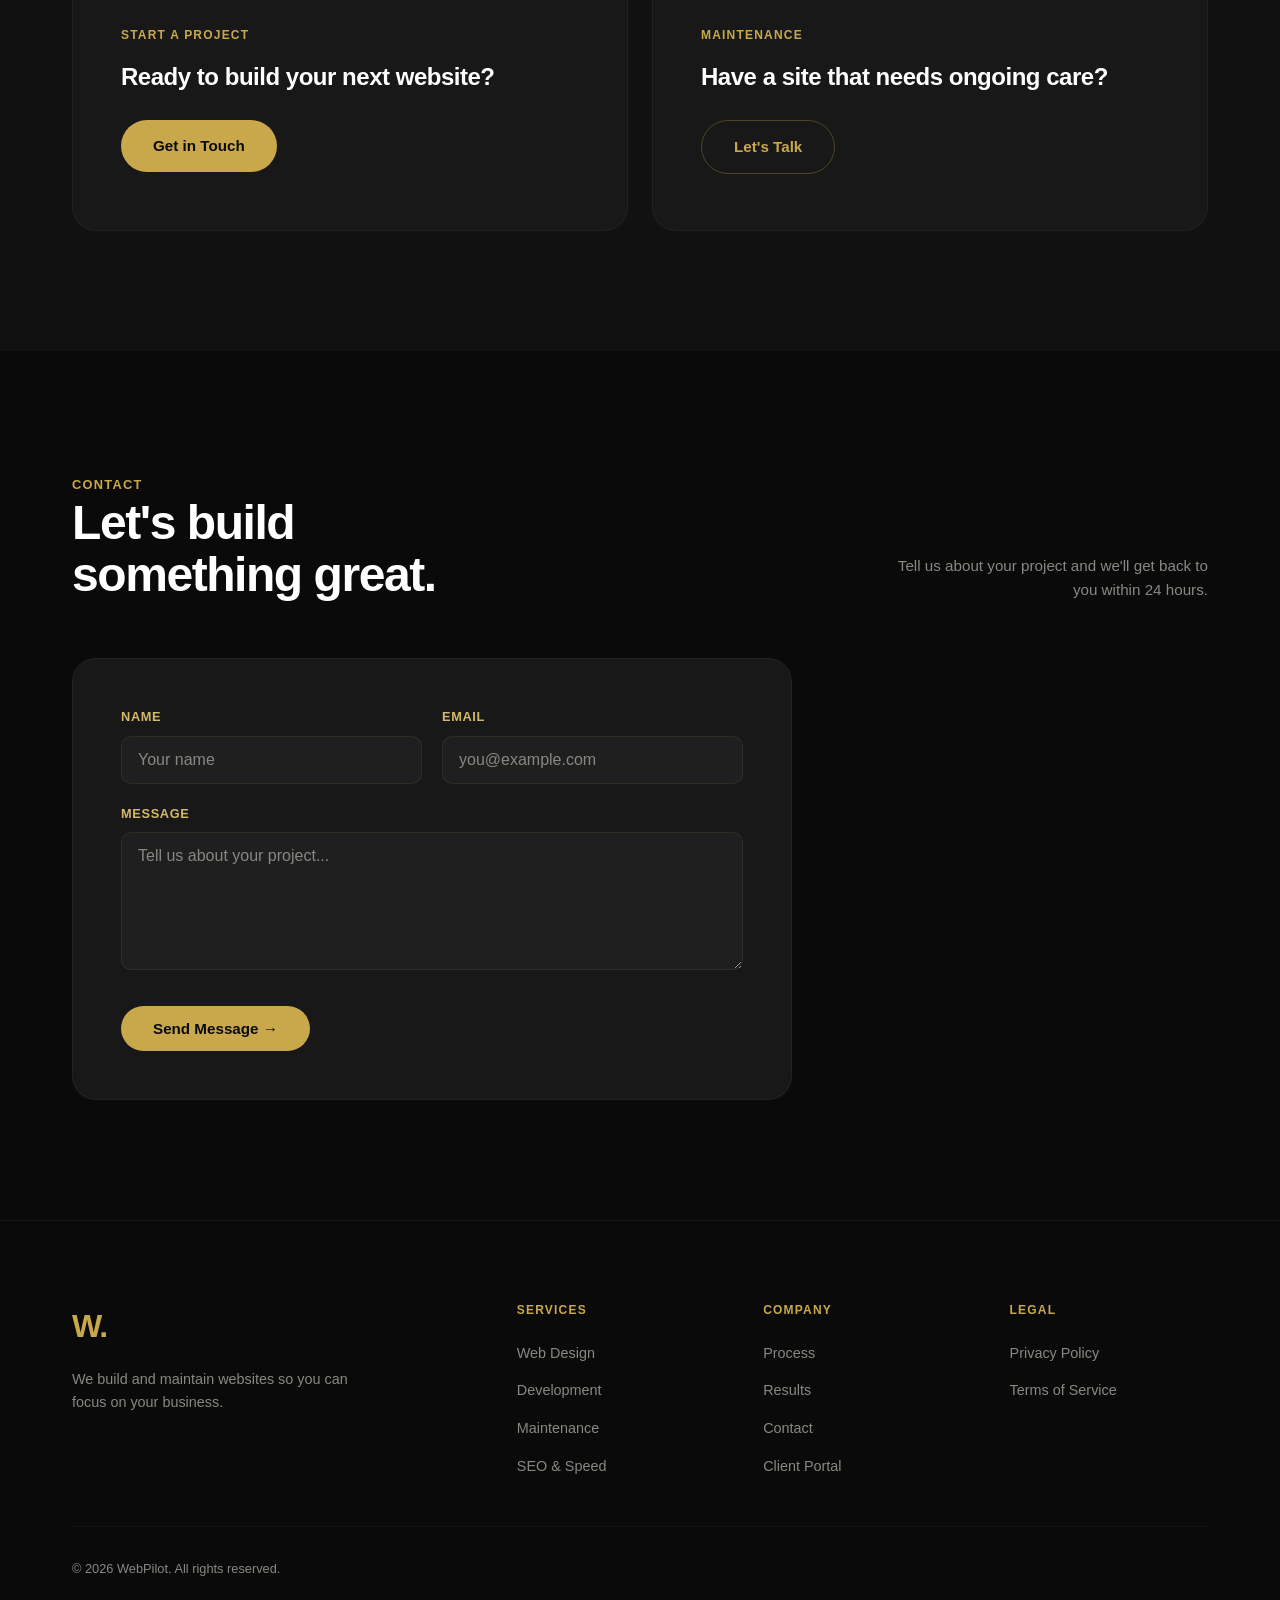
==== commit 0970abe4: "Add Client Portal link to footer and bottom bar Co-Authored-By: Claude Opus 4.6 <noreply@anthropic.c" ====
--- a/index.html
+++ b/index.html
@@ -240,6 +240,7 @@
             <li><a href="#work">Process</a></li>
             <li><a href="#why">Results</a></li>
             <li><a href="#contact">Contact</a></li>
+            <li><a href="status.html">Client Portal</a></li>
           </ul>
         </div>
         <div class="footer-col">
@@ -263,6 +264,7 @@
     <a href="#work" class="bottom-pill">Process</a>
     <a href="#why" class="bottom-pill">Results</a>
     <a href="#contact" class="bottom-pill bottom-pill--active">Contact</a>
+    <a href="status.html" class="bottom-pill">Client Portal</a>
   </div>
 
   <script src="script.js?v=4"></script>
